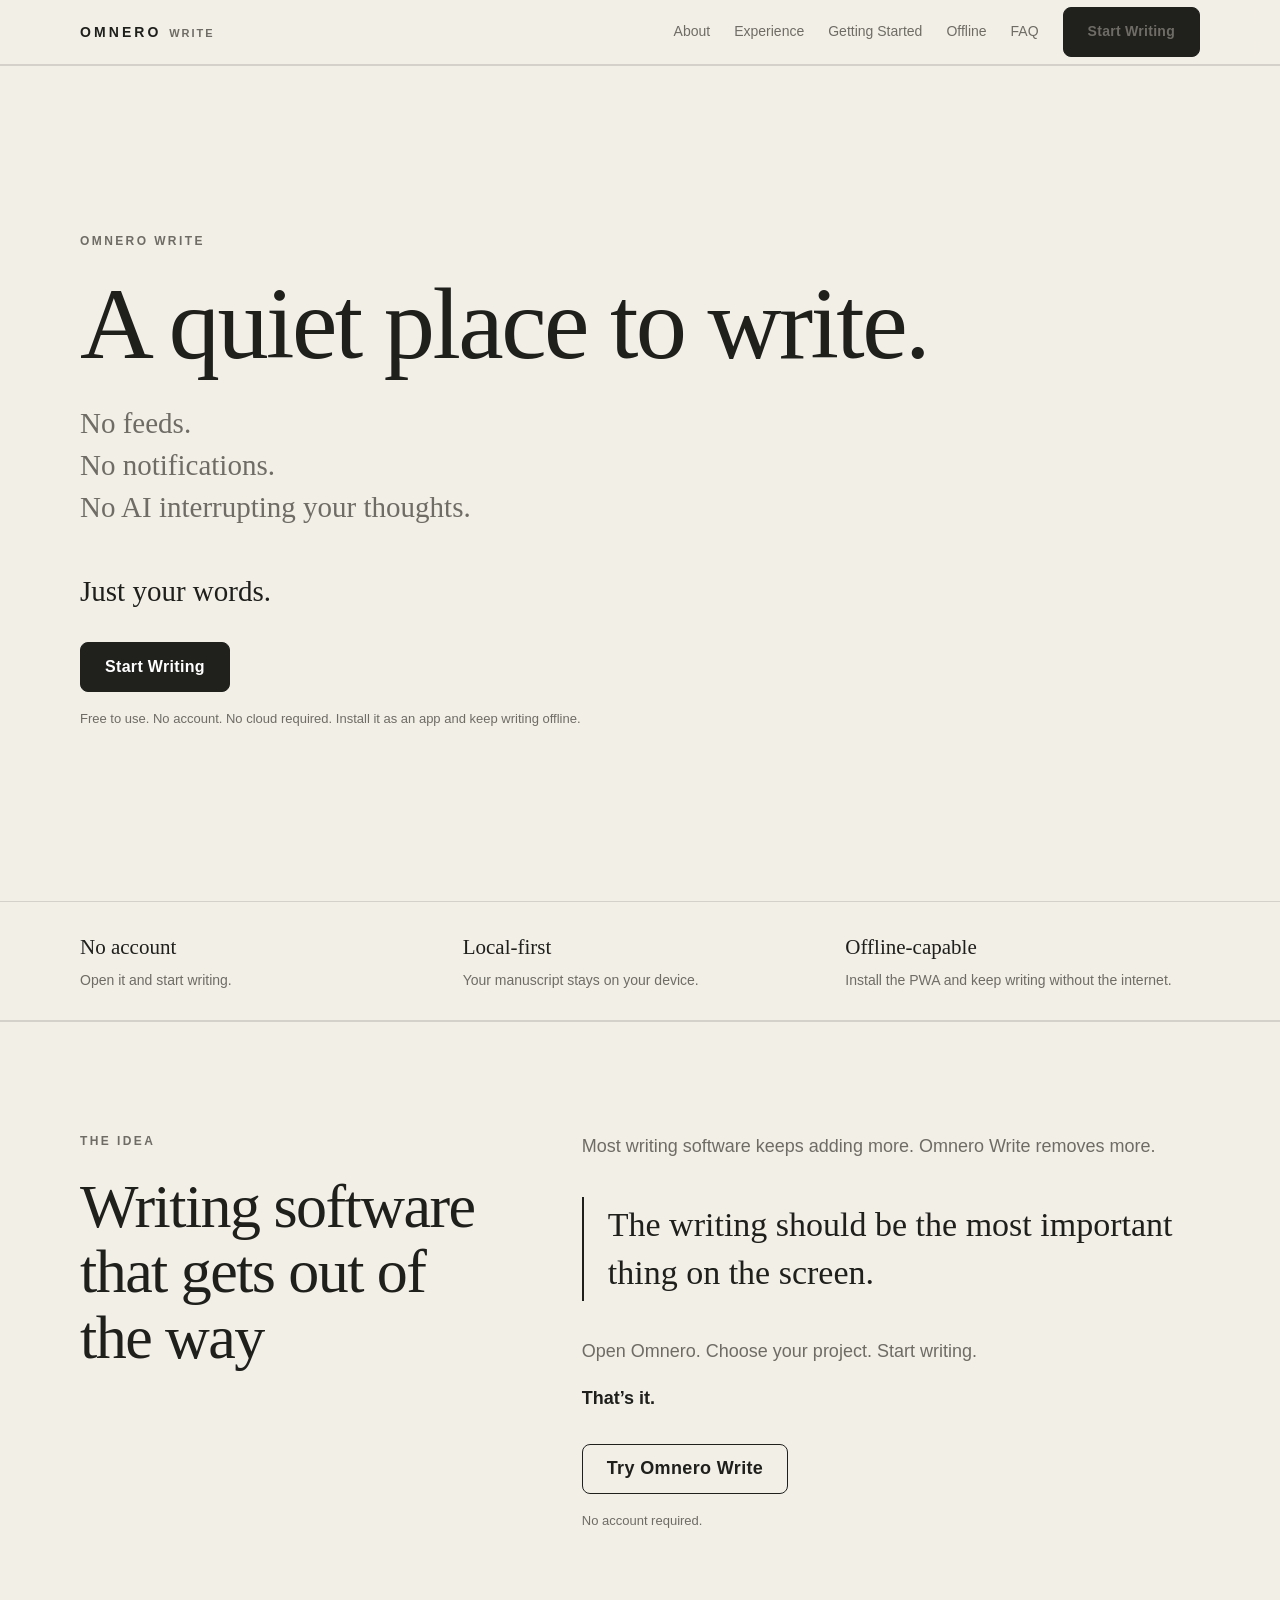
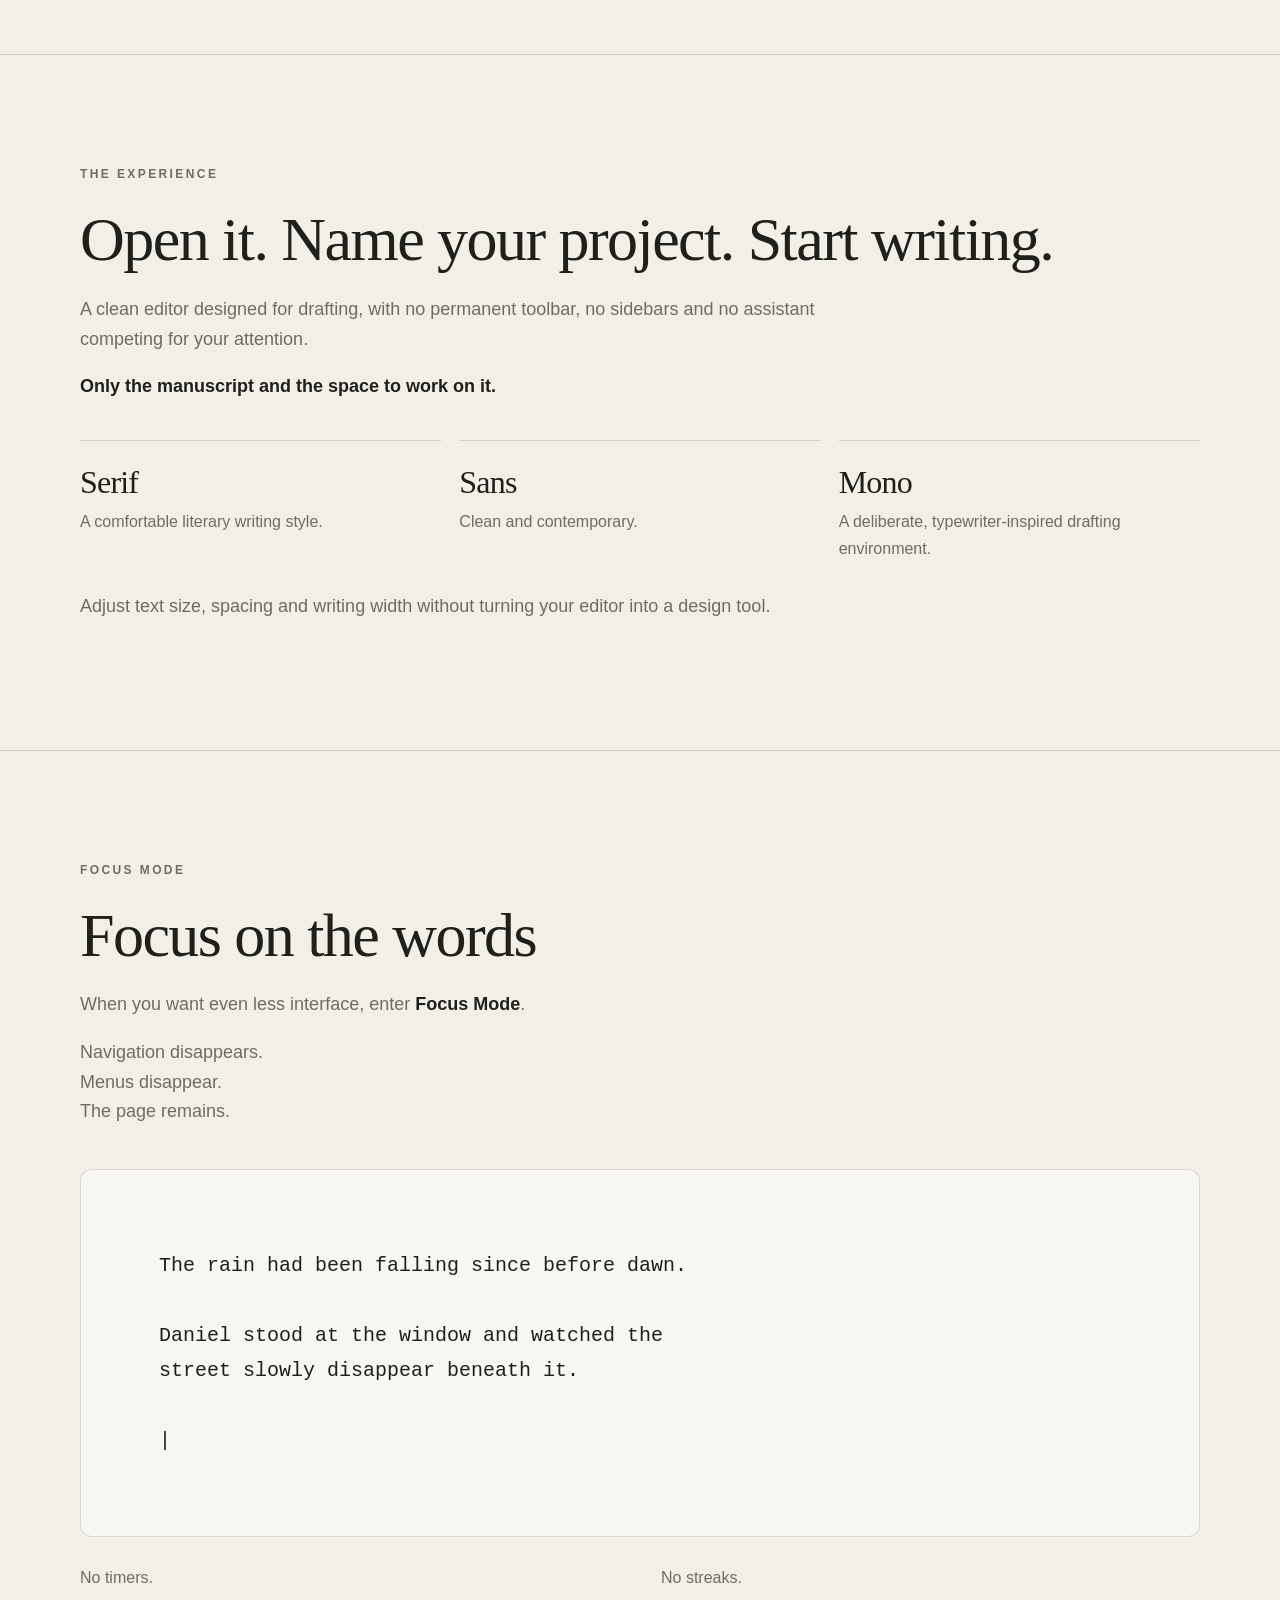
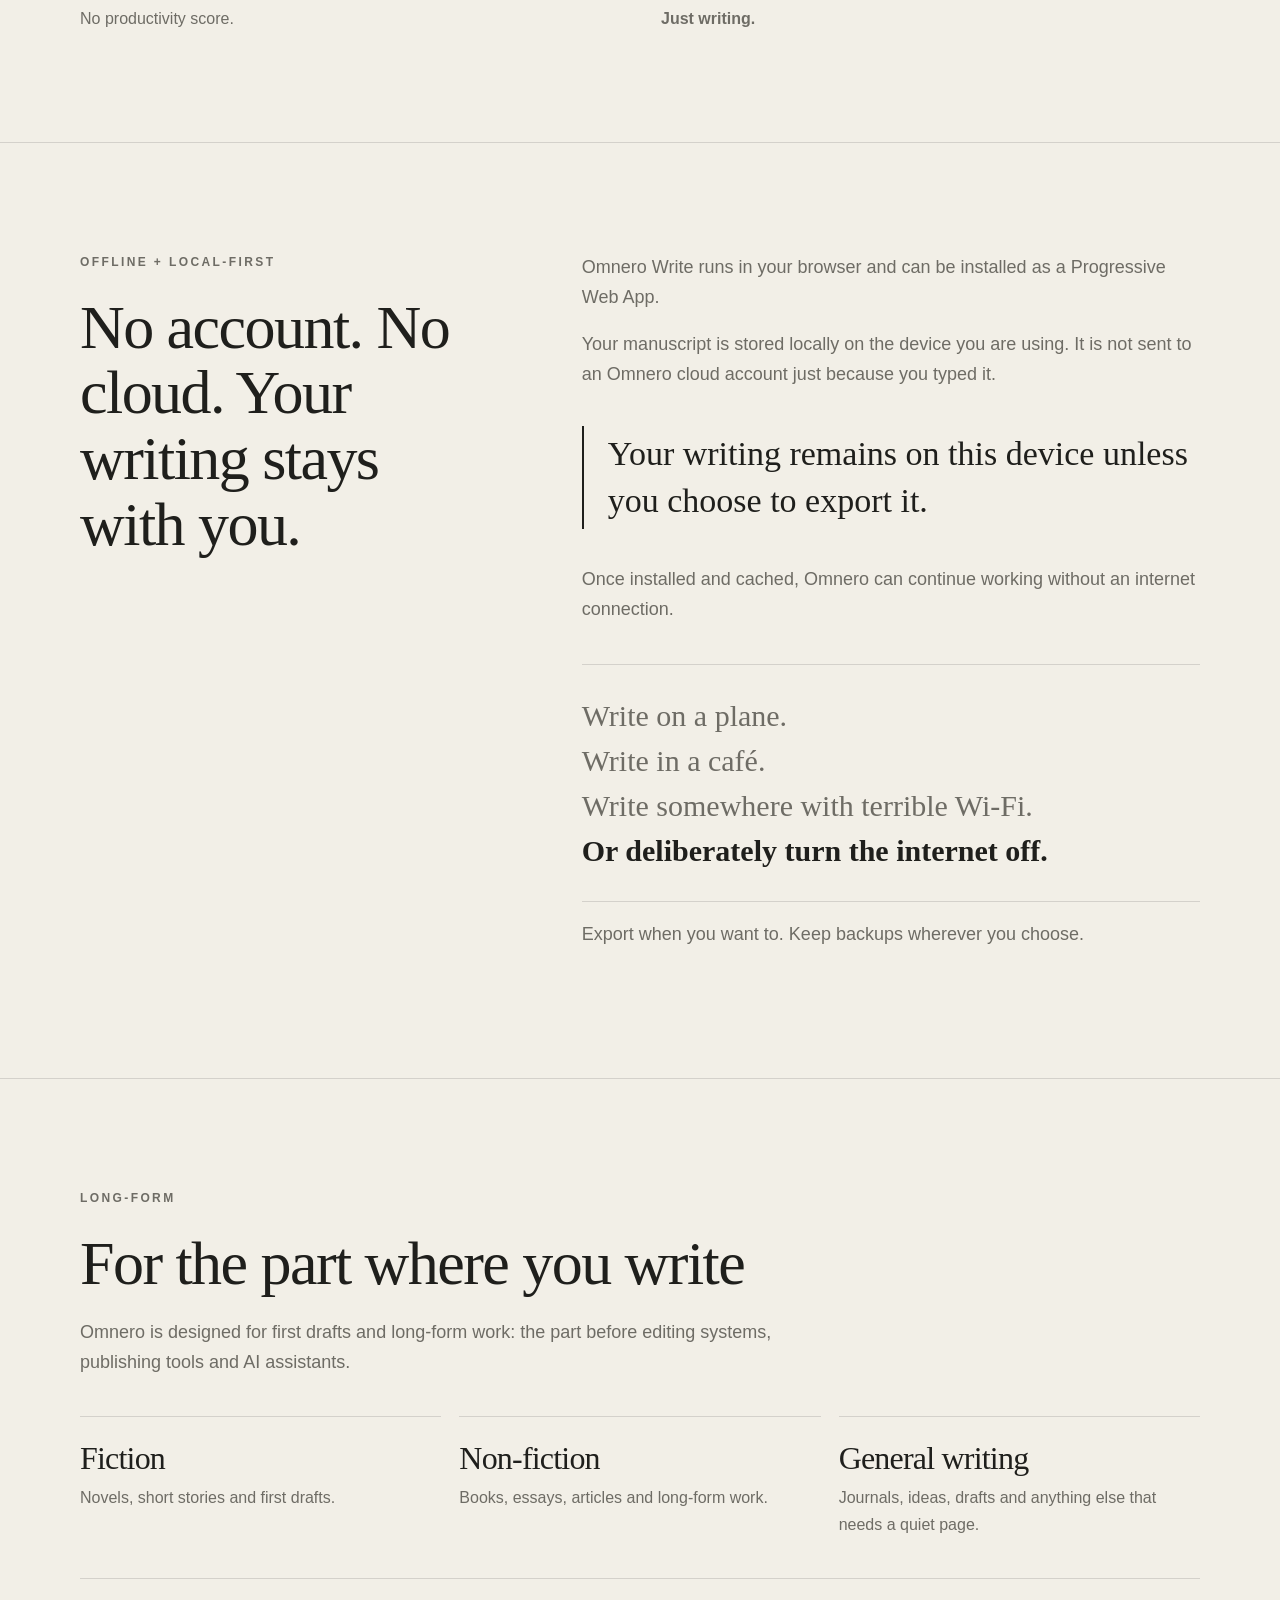
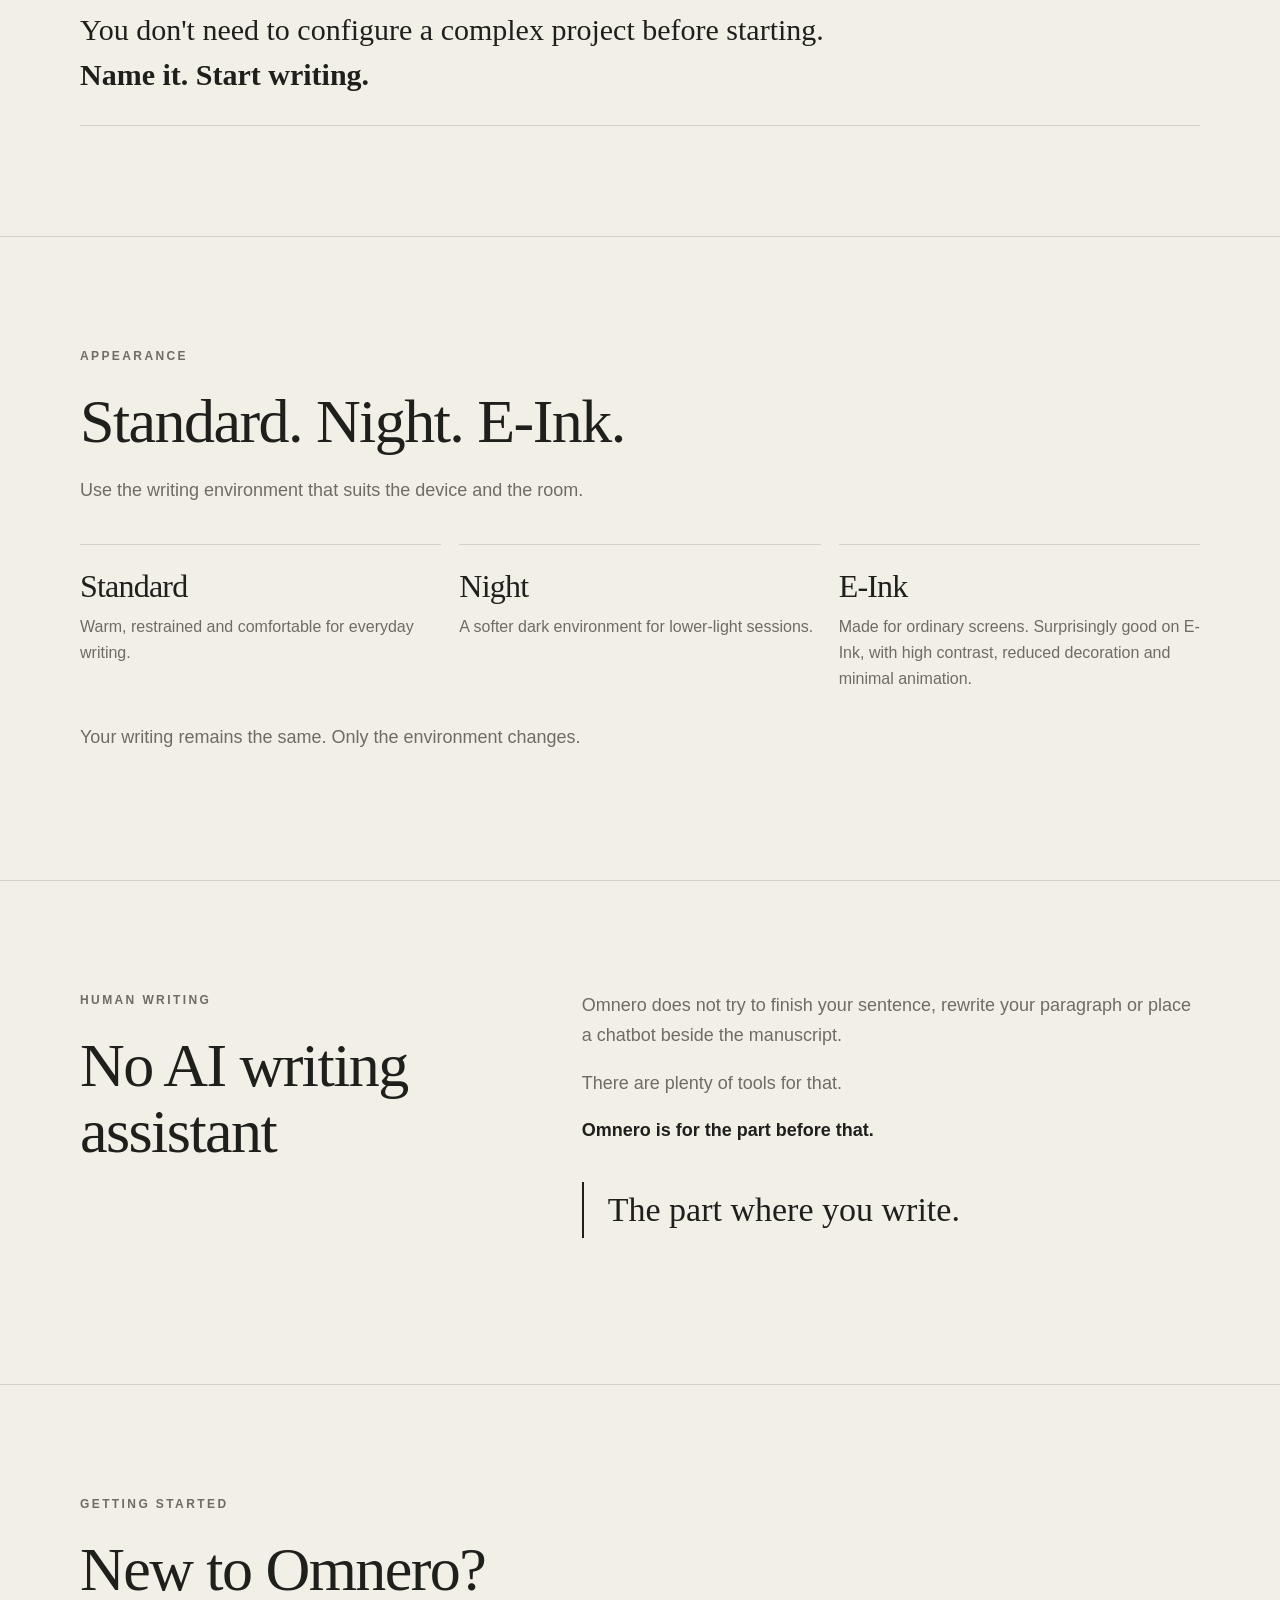
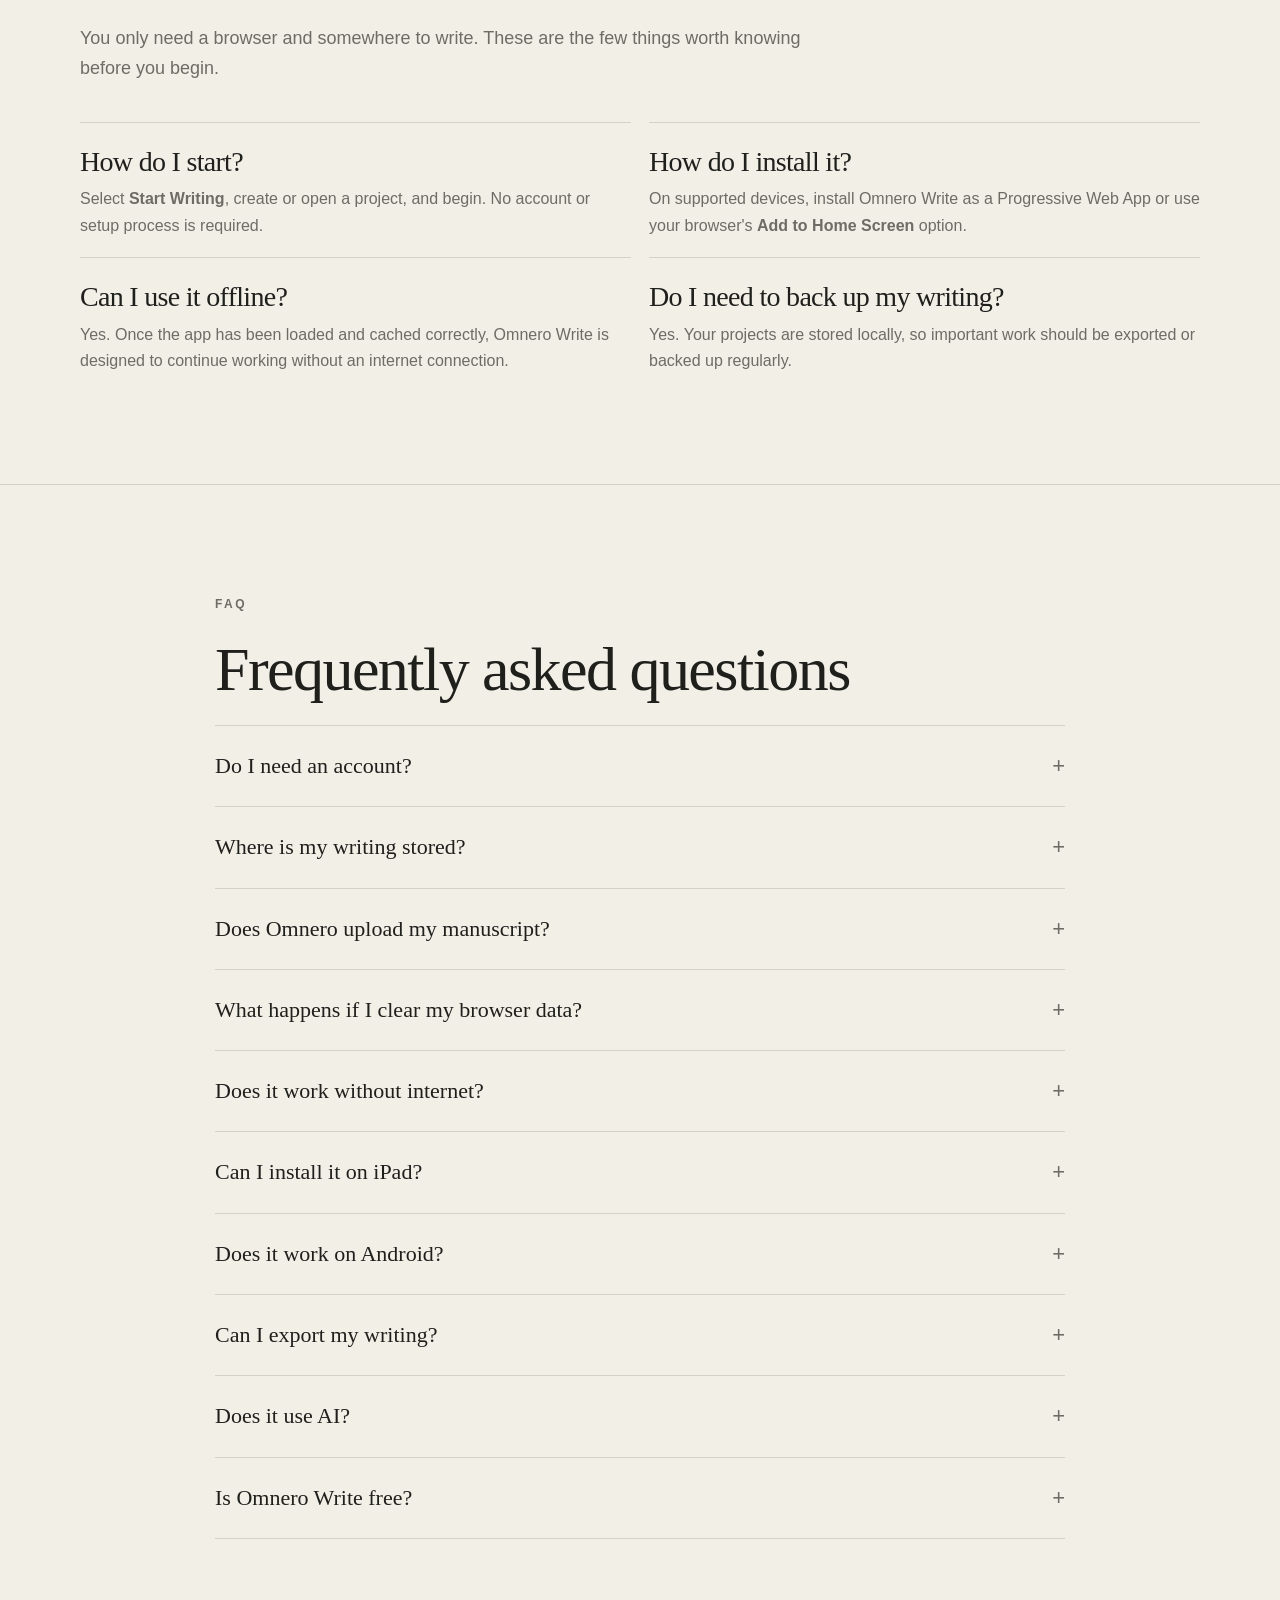
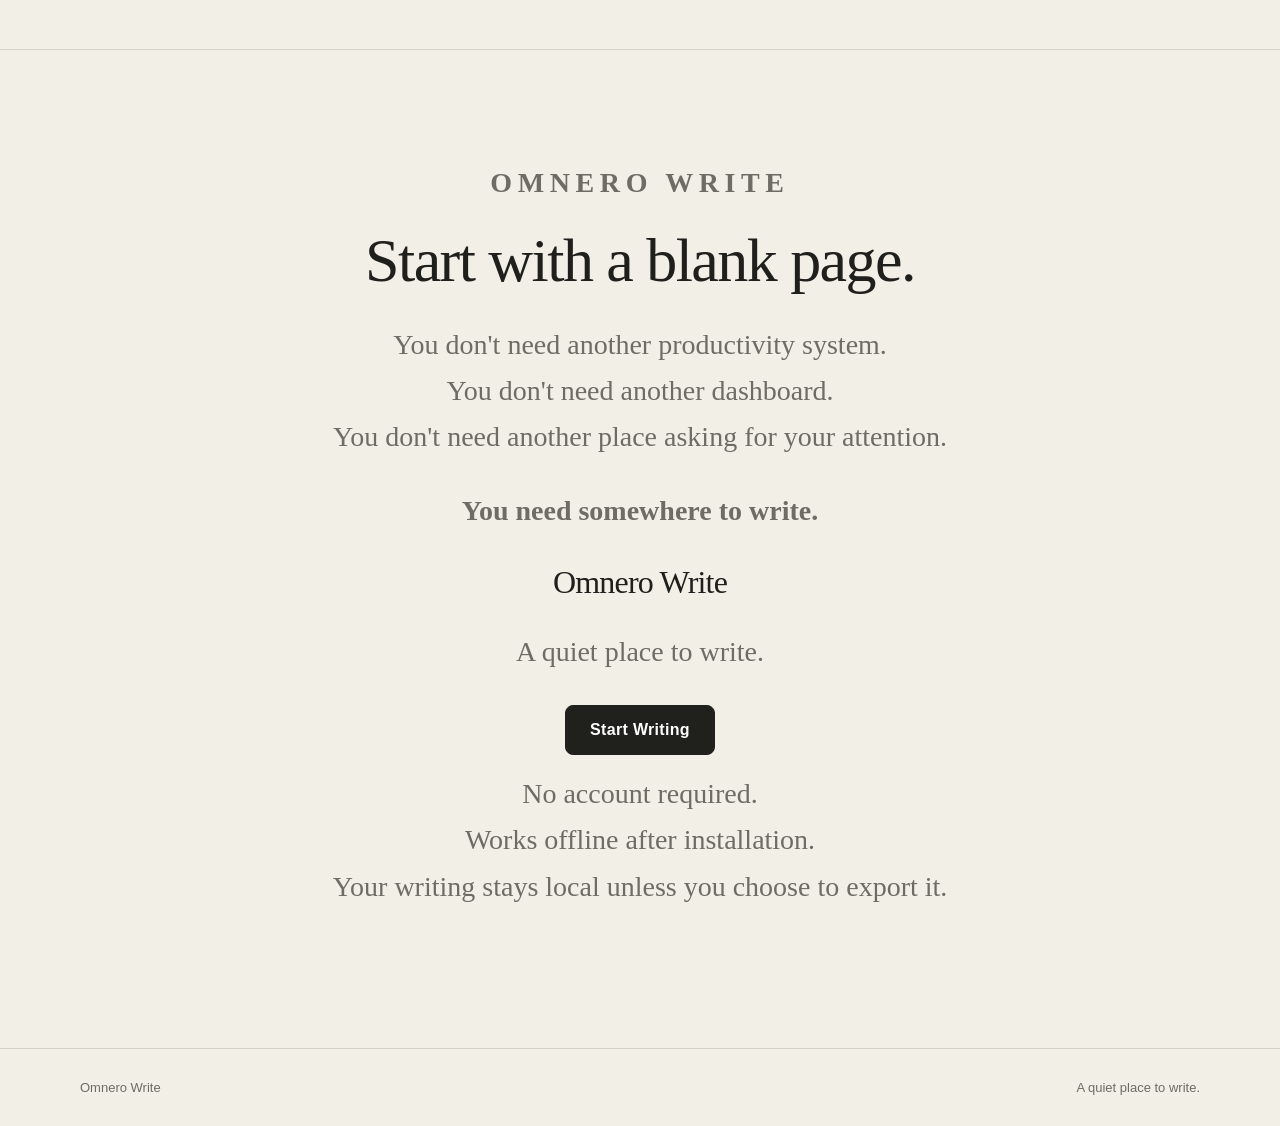
==== index.html @ 81503f8e "Add files via upload" ====
<!doctype html>
<html lang="en">
<head>
  <meta charset="utf-8">
  <meta name="viewport" content="width=device-width, initial-scale=1, viewport-fit=cover">
  <meta name="theme-color" content="#f2efe7">
  <meta name="description" content="Omnero Write — a quiet place to write. Local-first, offline-capable, distraction-free writing in your browser.">
  <link rel="canonical" href="https://omnerowrite.com/">
  <link rel="icon" href="./favicon.ico">
  <link rel="apple-touch-icon" href="./apple-touch-icon.png">
  <title>Omnero Write — A quiet place to write</title>

  <style>
    :root {
      --bg: #f2efe7;
      --surface: #f8f6f0;
      --text: #1f1f1c;
      --muted: #6e6c65;
      --faint: #9a978e;
      --line: rgba(31, 31, 28, 0.14);
      --dark: #20201d;
      --dark-hover: #11110f;
      --max: 1120px;
      --reading: 760px;
      --radius: 8px;
      --sans: Inter, ui-sans-serif, -apple-system, BlinkMacSystemFont, "Segoe UI", sans-serif;
      --serif: "Iowan Old Style", "Palatino Linotype", Palatino, Georgia, serif;
      --mono: ui-monospace, SFMono-Regular, Menlo, Consolas, "Liberation Mono", monospace;
    }

    * { box-sizing: border-box; }

    html {
      scroll-behavior: smooth;
      background: var(--bg);
    }

    body {
      margin: 0;
      color: var(--text);
      background: var(--bg);
      font-family: var(--sans);
      line-height: 1.65;
      -webkit-font-smoothing: antialiased;
      text-rendering: optimizeLegibility;
    }

    a { color: inherit; }

    .wrap {
      width: min(calc(100% - 40px), var(--max));
      margin: 0 auto;
    }

    .nav {
      position: sticky;
      top: 0;
      z-index: 20;
      background: color-mix(in srgb, var(--bg) 92%, transparent);
      backdrop-filter: blur(12px);
      -webkit-backdrop-filter: blur(12px);
      border-bottom: 1px solid var(--line);
    }

    .nav-inner {
      min-height: 64px;
      display: flex;
      align-items: center;
      justify-content: space-between;
      gap: 24px;
    }

    .brand {
      display: inline-flex;
      align-items: baseline;
      gap: .48em;
      text-transform: uppercase;
      text-decoration: none;
      white-space: nowrap;
      line-height: 1;
    }

    .brand-omnero {
      font-size: 14px;
      font-weight: 800;
      letter-spacing: .22em;
    }

    .brand-write {
      font-size: 11px;
      font-weight: 550;
      letter-spacing: .18em;
      color: var(--muted);
    }

    .nav-links {
      display: flex;
      align-items: center;
      gap: 24px;
      font-size: 14px;
    }

    .nav-links a {
      text-decoration: none;
      color: var(--muted);
    }

    .nav-links a:hover,
    .nav-links a:focus-visible {
      color: var(--text);
    }

    .button {
      display: inline-flex;
      min-height: 50px;
      align-items: center;
      justify-content: center;
      padding: 0 24px;
      border-radius: var(--radius);
      border: 1px solid var(--dark);
      background: var(--dark);
      color: #fff;
      text-decoration: none;
      font-weight: 650;
      letter-spacing: .02em;
      transition: background .15s ease, transform .15s ease;
    }

    .button:hover { background: var(--dark-hover); }
    .button:active { transform: translateY(1px); }
    .button:focus-visible {
      outline: 3px solid rgba(31,31,28,.25);
      outline-offset: 3px;
    }

    .button.secondary {
      background: transparent;
      color: var(--text);
    }

    .button.secondary:hover { background: rgba(31,31,28,.04); }

    .hero {
      min-height: calc(100vh - 64px);
      min-height: calc(100svh - 64px);
      display: grid;
      align-items: center;
      padding: 92px 0 84px;
    }

    .hero-content {
      width: min(900px, 100%);
    }

    .eyebrow {
      margin: 0 0 22px;
      color: var(--muted);
      font-size: 12px;
      font-weight: 650;
      letter-spacing: .2em;
      text-transform: uppercase;
    }

    h1, h2, h3 {
      font-family: var(--serif);
      font-weight: 500;
      letter-spacing: -.025em;
      margin-top: 0;
    }

    h1 {
      margin-bottom: 28px;
      max-width: 930px;
      font-size: clamp(54px, 8vw, 104px);
      line-height: .98;
    }

    h2 {
      margin-bottom: 22px;
      font-size: clamp(36px, 5vw, 62px);
      line-height: 1.06;
    }

    h3 {
      margin-bottom: 8px;
      font-size: clamp(24px, 2.6vw, 32px);
      line-height: 1.2;
    }

    .hero-copy {
      max-width: 650px;
      margin: 0 0 30px;
      color: var(--muted);
      font-family: var(--serif);
      font-size: clamp(21px, 2.4vw, 29px);
      line-height: 1.45;
    }

    .hero-copy strong {
      color: var(--text);
      font-weight: 500;
    }

    .cta-row {
      display: flex;
      flex-wrap: wrap;
      gap: 12px;
      margin-top: 30px;
    }

    .micro {
      margin-top: 16px;
      color: var(--muted);
      font-size: 13px;
    }

    section {
      padding: 110px 0;
      border-top: 1px solid var(--line);
    }

    .section-grid {
      display: grid;
      grid-template-columns: minmax(0, .8fr) minmax(0, 1.2fr);
      gap: clamp(48px, 7vw, 110px);
      align-items: start;
    }

    .section-copy {
      max-width: var(--reading);
      font-size: 18px;
      color: var(--muted);
    }

    .section-copy p:first-child { margin-top: 0; }
    .section-copy strong { color: var(--text); }

    blockquote {
      margin: 36px 0;
      padding: 4px 0 4px 24px;
      border-left: 2px solid var(--text);
      color: var(--text);
      font-family: var(--serif);
      font-size: clamp(23px, 2.8vw, 34px);
      line-height: 1.4;
    }


    .proof-strip {
      padding: 28px 0;
      border-top: 1px solid var(--line);
      border-bottom: 1px solid var(--line);
    }

    .proof-grid {
      display: grid;
      grid-template-columns: repeat(3, 1fr);
      gap: 28px;
    }

    .proof-grid div {
      display: grid;
      gap: 4px;
    }

    .proof-grid strong {
      font-family: var(--serif);
      font-size: 21px;
      font-weight: 500;
    }

    .proof-grid span {
      color: var(--muted);
      font-size: 14px;
    }

    .feature-grid {
      display: grid;
      grid-template-columns: repeat(3, 1fr);
      gap: 18px;
      margin-top: 38px;
    }

    .feature {
      border-top: 1px solid var(--line);
      padding: 22px 0 0;
    }

    .feature p {
      margin: 0;
      color: var(--muted);
    }

    .plain-list {
      padding-left: 1.15em;
      color: var(--muted);
    }

    .plain-list li { margin: 5px 0; }

    .editor-demo {
      margin: 42px 0 0;
      padding: clamp(40px, 7vw, 78px);
      background: var(--surface);
      border: 1px solid var(--line);
      border-radius: 12px;
    }

    .editor-demo pre {
      margin: 0;
      white-space: pre-wrap;
      font-family: var(--mono);
      font-size: clamp(16px, 1.8vw, 20px);
      line-height: 1.75;
      color: var(--text);
    }

    .principles {
      display: grid;
      grid-template-columns: repeat(2, 1fr);
      gap: 14px 42px;
      margin-top: 28px;
    }

    .principles p {
      margin: 0;
      color: var(--muted);
    }

    .callout {
      margin-top: 40px;
      padding: 28px 0;
      border-top: 1px solid var(--line);
      border-bottom: 1px solid var(--line);
      font-family: var(--serif);
      font-size: clamp(21px, 2.5vw, 30px);
      line-height: 1.5;
    }


    .returning-only a {
      color: var(--muted);
      text-underline-offset: 3px;
    }

    .onboarding-grid {
      display: grid;
      grid-template-columns: repeat(2, 1fr);
      gap: 18px;
      margin-top: 38px;
    }

    .onboarding-card {
      border-top: 1px solid var(--line);
      padding-top: 22px;
    }

    .onboarding-card h3 {
      font-size: clamp(22px, 2.2vw, 28px);
    }

    .onboarding-card p {
      margin: 0;
      color: var(--muted);
    }

    .faq {
      max-width: 850px;
      margin: 0 auto;
    }

    .faq details {
      border-top: 1px solid var(--line);
      padding: 0;
    }

    .faq details:last-child { border-bottom: 1px solid var(--line); }

    .faq summary {
      cursor: pointer;
      list-style: none;
      padding: 22px 0;
      font-family: var(--serif);
      font-size: 22px;
    }

    .faq summary::-webkit-details-marker { display: none; }

    .faq summary::after {
      content: "+";
      float: right;
      font-family: var(--sans);
      color: var(--muted);
    }

    .faq details[open] summary::after { content: "−"; }

    .faq details div {
      padding: 0 0 24px;
      color: var(--muted);
      max-width: 700px;
    }

    .final {
      min-height: 80vh;
      min-height: 80svh;
      display: grid;
      align-items: center;
      text-align: center;
    }

    .final-inner {
      max-width: 850px;
      margin: 0 auto;
    }

    .final p {
      font-family: var(--serif);
      font-size: clamp(20px, 2.5vw, 28px);
      color: var(--muted);
    }

    .final .cta-row { justify-content: center; }

    footer {
      border-top: 1px solid var(--line);
      padding: 28px 0 calc(28px + env(safe-area-inset-bottom));
      color: var(--muted);
      font-size: 13px;
    }

    .footer-inner {
      display: flex;
      justify-content: space-between;
      gap: 24px;
      flex-wrap: wrap;
    }

    @media (max-width: 820px) {
      .nav-links a:not(.button) { display: none; }

      .hero {
        min-height: auto;
        padding: 88px 0 78px;
      }

      section { padding: 78px 0; }

      .section-grid {
        grid-template-columns: 1fr;
        gap: 28px;
      }

      .feature-grid { grid-template-columns: 1fr; }

      .onboarding-grid { grid-template-columns: 1fr; }

      .proof-grid { grid-template-columns: 1fr; gap: 18px; }

      .principles { grid-template-columns: 1fr; }

      .editor-demo { padding: 32px 24px; }
    }

    @media (max-width: 520px) {
      .wrap { width: min(calc(100% - 32px), var(--max)); }

      .nav-inner { min-height: 58px; }

      .nav .button {
        min-height: 42px;
        padding: 0 16px;
        font-size: 13px;
      }

      .hero { padding-top: 70px; }

      .cta-row .button {
        width: 100%;
      }

      blockquote {
        padding-left: 18px;
      }
    }

    @media (prefers-reduced-motion: reduce) {
      html { scroll-behavior: auto; }
      *, *::before, *::after {
        transition-duration: .001ms !important;
        animation-duration: .001ms !important;
      }
    }

    @media print {
      .nav, .cta-row, footer { display: none; }
      body { background: #fff; color: #000; }
      section { break-inside: avoid; }
    }
  </style>
</head>

<body>
  <header class="nav">
    <div class="wrap nav-inner">
      <a class="brand" href="#top"><span class="brand-omnero">Omnero</span><span class="brand-write">Write</span></a>
      <nav class="nav-links" aria-label="Primary">
        <a href="#about">About</a>
        <a href="#experience">Experience</a>
        <a href="#getting-started">Getting Started</a>
        <a href="#offline">Offline</a>
        <a href="#faq">FAQ</a>
        <a class="button" href="/app/">Start Writing</a>
      </nav>
    </div>
  </header>

  <main id="top">
    <section class="hero" aria-labelledby="hero-title">
      <div class="wrap">
        <div class="hero-content">
          <p class="eyebrow" id="hero-eyebrow">Omnero Write</p>
          <h1 id="hero-title">A quiet place to write.</h1>

          <p class="hero-copy" id="hero-copy">
            No feeds.<br>
            No notifications.<br>
            No AI interrupting your thoughts.<br><br>
            <strong>Just your words.</strong>
          </p>

          <div class="cta-row">
            <a class="button" id="hero-writing-cta" href="/app/">Start Writing</a>
          </div>

          <p class="micro" id="hero-micro">Free to use. No account. No cloud required. Install it as an app and keep writing offline.</p>
          <p class="micro returning-only" id="returning-learn-more" hidden><a href="#about">Learn more about Omnero Write →</a></p>
        </div>
      </div>
    </section>

    <section class="proof-strip" aria-label="Omnero Write essentials">
      <div class="wrap">
        <div class="proof-grid">
          <div><strong>No account</strong><span>Open it and start writing.</span></div>
          <div><strong>Local-first</strong><span>Your manuscript stays on your device.</span></div>
          <div><strong>Offline-capable</strong><span>Install the PWA and keep writing without the internet.</span></div>
        </div>
      </div>
    </section>

    <section id="about">
      <div class="wrap section-grid">
        <div>
          <p class="eyebrow">The idea</p>
          <h2>Writing software that gets out of the way</h2>
        </div>
        <div class="section-copy">
          <p>Most writing software keeps adding more. Omnero Write removes more.</p>
          <blockquote>The writing should be the most important thing on the screen.</blockquote>
          <p>Open Omnero. Choose your project. Start writing.</p>
          <p><strong>That’s it.</strong></p>
          <div class="cta-row">
            <a class="button secondary" href="/app/">Try Omnero Write</a>
          </div>
          <p class="micro">No account required.</p>
        </div>
      </div>
    </section>

    <section id="experience">
      <div class="wrap">
        <p class="eyebrow">The experience</p>
        <h2>Open it. Name your project. Start writing.</h2>
        <div class="section-copy">
          <p>A clean editor designed for drafting, with no permanent toolbar, no sidebars and no assistant competing for your attention.</p>
          <p><strong>Only the manuscript and the space to work on it.</strong></p>
        </div>

        <div class="feature-grid" aria-label="Writing styles">
          <article class="feature">
            <h3>Serif</h3>
            <p>A comfortable literary writing style.</p>
          </article>
          <article class="feature">
            <h3>Sans</h3>
            <p>Clean and contemporary.</p>
          </article>
          <article class="feature">
            <h3>Mono</h3>
            <p>A deliberate, typewriter-inspired drafting environment.</p>
          </article>
        </div>

        <div class="section-copy" style="margin-top: 30px;">
          <p>Adjust text size, spacing and writing width without turning your editor into a design tool.</p>
        </div>
      </div>
    </section>

    <section>
      <div class="wrap">
        <p class="eyebrow">Focus Mode</p>
        <h2>Focus on the words</h2>
        <div class="section-copy">
          <p>When you want even less interface, enter <strong>Focus Mode</strong>.</p>
          <p>Navigation disappears.<br>Menus disappear.<br>The page remains.</p>
        </div>

        <div class="editor-demo" aria-label="Example writing view">
<pre>The rain had been falling since before dawn.

Daniel stood at the window and watched the
street slowly disappear beneath it.

|</pre>
        </div>

        <div class="principles">
          <p>No timers.</p>
          <p>No streaks.</p>
          <p>No productivity score.</p>
          <p><strong>Just writing.</strong></p>
        </div>
      </div>
    </section>

        <section id="offline">
      <div class="wrap section-grid">
        <div>
          <p class="eyebrow">Offline + local-first</p>
          <h2>No account. No cloud. Your writing stays with you.</h2>
        </div>
        <div class="section-copy">
          <p>Omnero Write runs in your browser and can be installed as a Progressive Web App.</p>
          <p>Your manuscript is stored locally on the device you are using. It is not sent to an Omnero cloud account just because you typed it.</p>
          <blockquote>Your writing remains on this device unless you choose to export it.</blockquote>
          <p>Once installed and cached, Omnero can continue working without an internet connection.</p>
          <div class="callout">Write on a plane.<br>Write in a café.<br>Write somewhere with terrible Wi-Fi.<br><strong>Or deliberately turn the internet off.</strong></div>
          <p>Export when you want to. Keep backups wherever you choose.</p>
        </div>
      </div>
    </section>

        <section>
      <div class="wrap">
        <p class="eyebrow">Long-form</p>
        <h2>For the part where you write</h2>
        <div class="section-copy">
          <p>Omnero is designed for first drafts and long-form work: the part before editing systems, publishing tools and AI assistants.</p>
        </div>

        <div class="feature-grid">
          <article class="feature">
            <h3>Fiction</h3>
            <p>Novels, short stories and first drafts.</p>
          </article>
          <article class="feature">
            <h3>Non-fiction</h3>
            <p>Books, essays, articles and long-form work.</p>
          </article>
          <article class="feature">
            <h3>General writing</h3>
            <p>Journals, ideas, drafts and anything else that needs a quiet page.</p>
          </article>
        </div>

        <div class="callout">You don't need to configure a complex project before starting.<br><strong>Name it. Start writing.</strong></div>
      </div>
    </section>

    <section>
      <div class="wrap">
        <p class="eyebrow">Appearance</p>
        <h2>Standard. Night. E-Ink.</h2>
        <div class="section-copy">
          <p>Use the writing environment that suits the device and the room.</p>
        </div>

        <div class="feature-grid">
          <article class="feature">
            <h3>Standard</h3>
            <p>Warm, restrained and comfortable for everyday writing.</p>
          </article>
          <article class="feature">
            <h3>Night</h3>
            <p>A softer dark environment for lower-light sessions.</p>
          </article>
          <article class="feature">
            <h3>E-Ink</h3>
            <p>Made for ordinary screens. Surprisingly good on E-Ink, with high contrast, reduced decoration and minimal animation.</p>
          </article>
        </div>

        <div class="section-copy" style="margin-top: 30px;">
          <p>Your writing remains the same. Only the environment changes.</p>
        </div>
      </div>
    </section>

    <section>
      <div class="wrap section-grid">
        <div>
          <p class="eyebrow">Human writing</p>
          <h2>No AI writing assistant</h2>
        </div>

        <div class="section-copy">
          <p>Omnero does not try to finish your sentence, rewrite your paragraph or place a chatbot beside the manuscript.</p>
          <p>There are plenty of tools for that.</p>
          <p><strong>Omnero is for the part before that.</strong></p>

          <blockquote>The part where you write.</blockquote>
        </div>
      </div>
    </section>

    <section id="getting-started">
      <div class="wrap">
        <p class="eyebrow">Getting started</p>
        <h2>New to Omnero?</h2>

        <div class="section-copy">
          <p>You only need a browser and somewhere to write. These are the few things worth knowing before you begin.</p>
        </div>

        <div class="onboarding-grid">
          <article class="onboarding-card">
            <h3>How do I start?</h3>
            <p>Select <strong>Start Writing</strong>, create or open a project, and begin. No account or setup process is required.</p>
          </article>

          <article class="onboarding-card">
            <h3>How do I install it?</h3>
            <p>On supported devices, install Omnero Write as a Progressive Web App or use your browser's <strong>Add to Home Screen</strong> option.</p>
          </article>

          <article class="onboarding-card">
            <h3>Can I use it offline?</h3>
            <p>Yes. Once the app has been loaded and cached correctly, Omnero Write is designed to continue working without an internet connection.</p>
          </article>

          <article class="onboarding-card">
            <h3>Do I need to back up my writing?</h3>
            <p>Yes. Your projects are stored locally, so important work should be exported or backed up regularly.</p>
          </article>
        </div>
      </div>
    </section>

    <section id="faq">
      <div class="wrap faq">
        <p class="eyebrow">FAQ</p>
        <h2>Frequently asked questions</h2>

        <details>
          <summary>Do I need an account?</summary>
          <div>No. Omnero Write can be used without creating an account.</div>
        </details>

        <details>
          <summary>Where is my writing stored?</summary>
          <div>In the current version, projects are stored locally on your device using browser storage.</div>
        </details>

        <details>
          <summary>Does Omnero upload my manuscript?</summary>
          <div>The current local-first version is designed so manuscript content does not need to be sent to Omnero servers during normal writing.</div>
        </details>

        <details>
          <summary>What happens if I clear my browser data?</summary>
          <div>Local projects may be removed. Important manuscripts should therefore be backed up using Omnero's export/backup tools.</div>
        </details>

        <details>
          <summary>Does it work without internet?</summary>
          <div>Once the PWA has been loaded and cached correctly, the application is designed to continue working offline.</div>
        </details>

        <details>
          <summary>Can I install it on iPad?</summary>
          <div>Yes. Open Omnero Write in Safari and use <strong>Add to Home Screen</strong>. It can then launch in its own standalone window.</div>
        </details>

        <details>
          <summary>Does it work on Android?</summary>
          <div>Yes, through a compatible browser and as an installable PWA where supported.</div>
        </details>

        <details>
          <summary>Can I export my writing?</summary>
          <div>Yes. Omnero supports simple writing exports and project backups.</div>
        </details>

        <details>
          <summary>Does it use AI?</summary>
          <div>Not for the core writing experience. Omnero's purpose is to give you somewhere to write without another assistant competing for your attention.</div>
        </details>

        <details>
          <summary>Is Omnero Write free?</summary>
          <div>
            Yes. Omnero Write is free to use, with no account or payment required. If you find it useful and would like to support hosting costs and continued development, you can make an optional contribution. There is no obligation.
            <div class="cta-row" style="margin-top: 18px;">
              <a class="button secondary" href="/support/">Support Omnero</a>
            </div>
          </div>
        </details>
      </div>
    </section>

    <section class="final">
      <div class="wrap final-inner">
        <p class="eyebrow">Omnero Write</p>
        <h2>Start with a blank page.</h2>
        <p>
          You don't need another productivity system.<br>
          You don't need another dashboard.<br>
          You don't need another place asking for your attention.
        </p>
        <p><strong>You need somewhere to write.</strong></p>

        <h3>Omnero Write</h3>
        <p>A quiet place to write.</p>

        <div class="cta-row">
          <a class="button" href="/app/">Start Writing</a>
        </div>

        <p class="micro">
          No account required.<br>
          Works offline after installation.<br>
          Your writing stays local unless you choose to export it.
        </p>
      </div>
    </section>
  </main>

  <footer>
    <div class="wrap footer-inner">
      <span>Omnero Write</span>
      <span>A quiet place to write.</span>
    </div>
  </footer>

  <script>
    (() => {
      const RETURNING_KEY = "omnero_has_written";
      const APP_URL = "/app/";

      const markReturning = () => {
        try {
          localStorage.setItem(RETURNING_KEY, "true");
          localStorage.setItem("omnero_last_opened", new Date().toISOString());
        } catch (_) {
          // Omnero still works if browser storage is unavailable.
        }
      };

      document.querySelectorAll(`a[href="${APP_URL}"]`).forEach((link) => {
        link.addEventListener("click", markReturning);
      });

      let isReturning = false;
      try {
        isReturning = localStorage.getItem(RETURNING_KEY) === "true";
      } catch (_) {}

      if (!isReturning) return;

      const title = document.getElementById("hero-title");
      const copy = document.getElementById("hero-copy");
      const cta = document.getElementById("hero-writing-cta");
      const micro = document.getElementById("hero-micro");
      const learnMore = document.getElementById("returning-learn-more");

      if (title) title.textContent = "Welcome back.";
      if (copy) {
        copy.innerHTML = "Your writing space is ready.<br><br><strong>Continue where you left off.</strong>";
      }
      if (cta) cta.textContent = "Continue Writing";
      if (micro) micro.textContent = "Your writing stays local on this device.";
      if (learnMore) learnMore.hidden = false;
    })();
  </script>

</body>
</html>
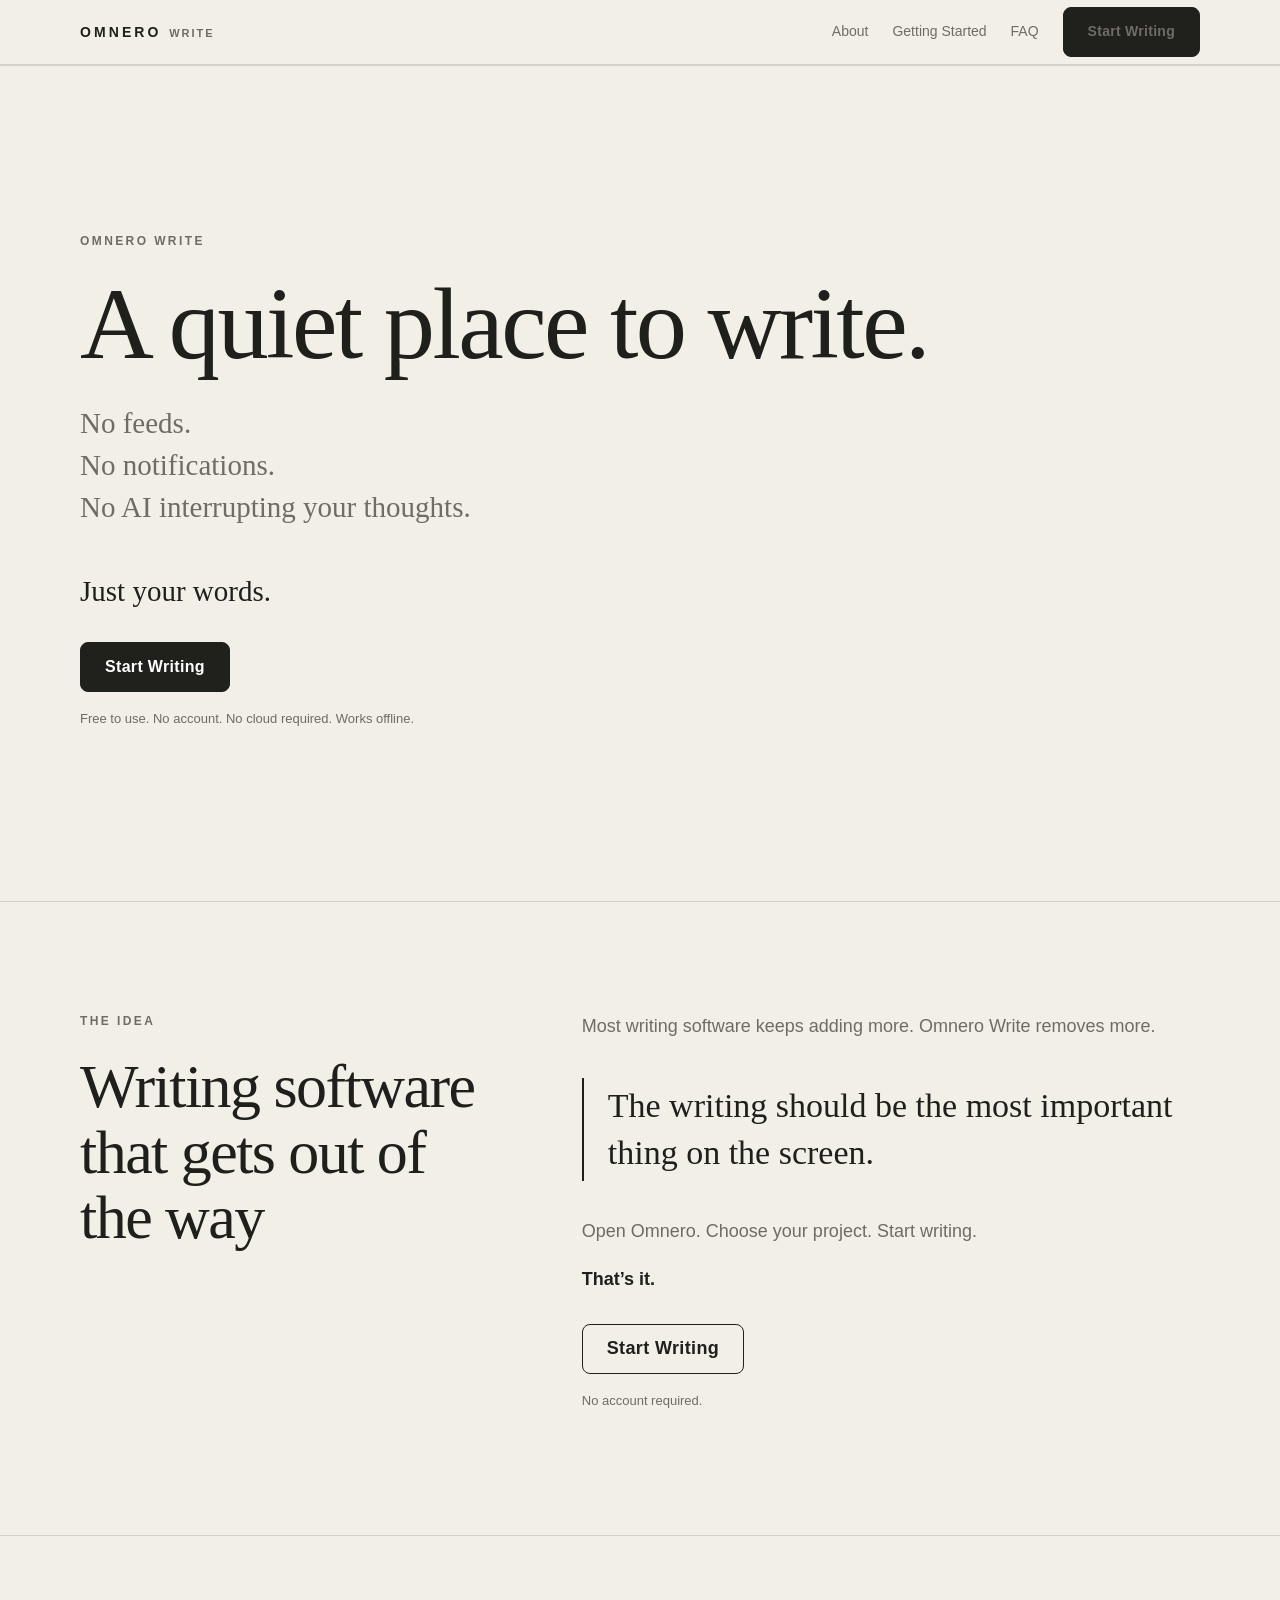
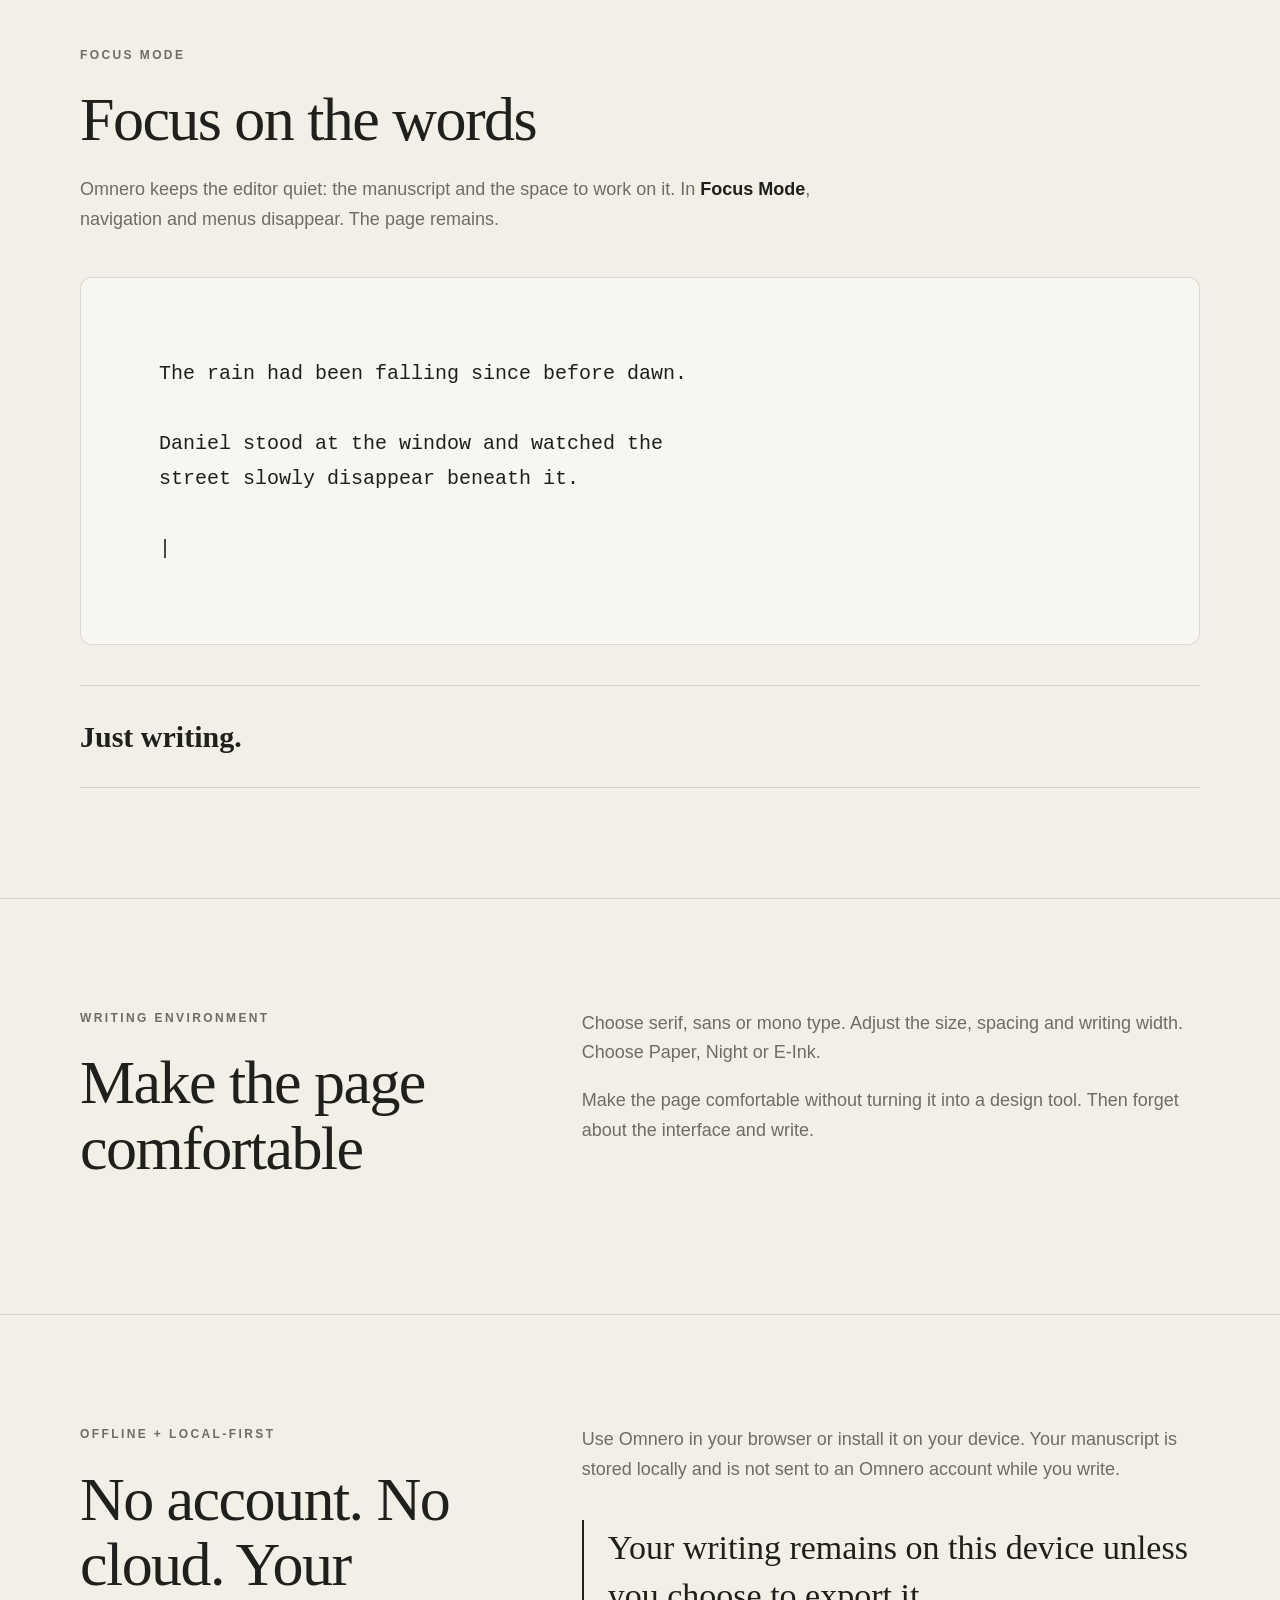
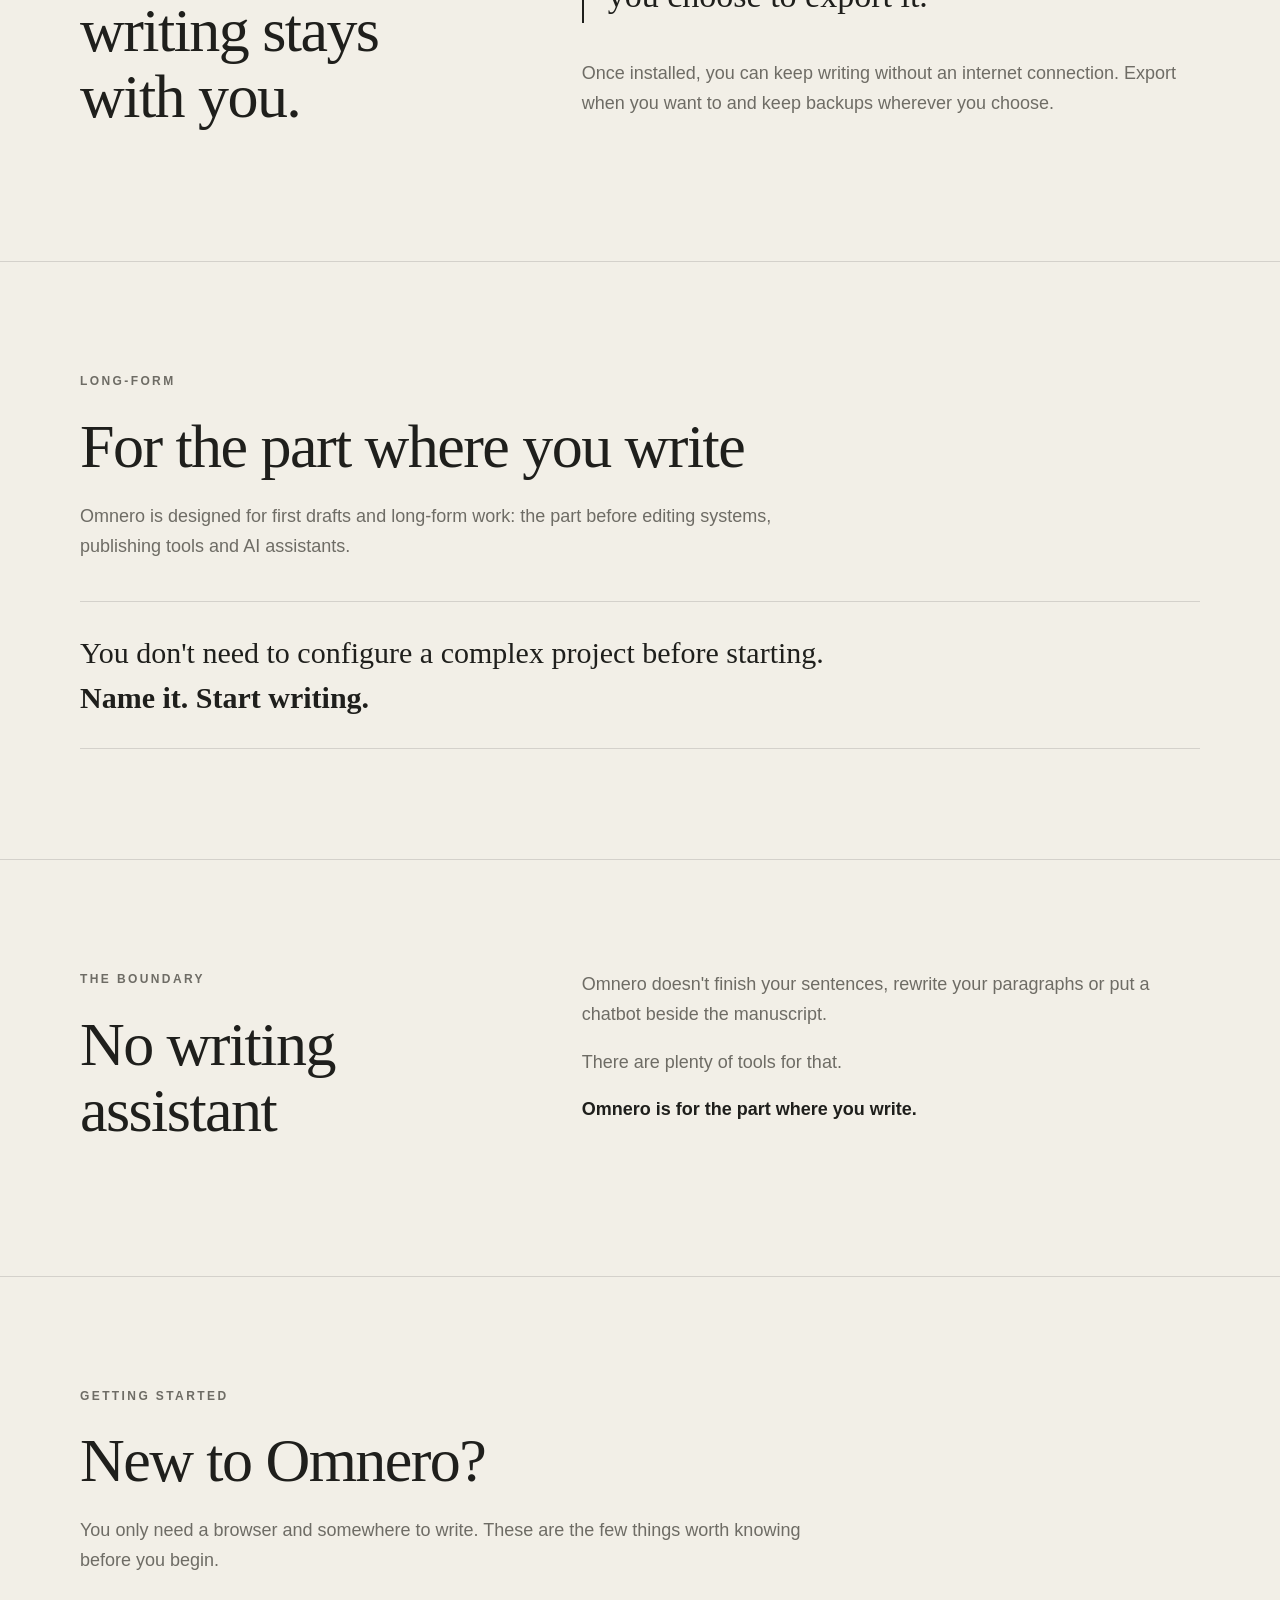
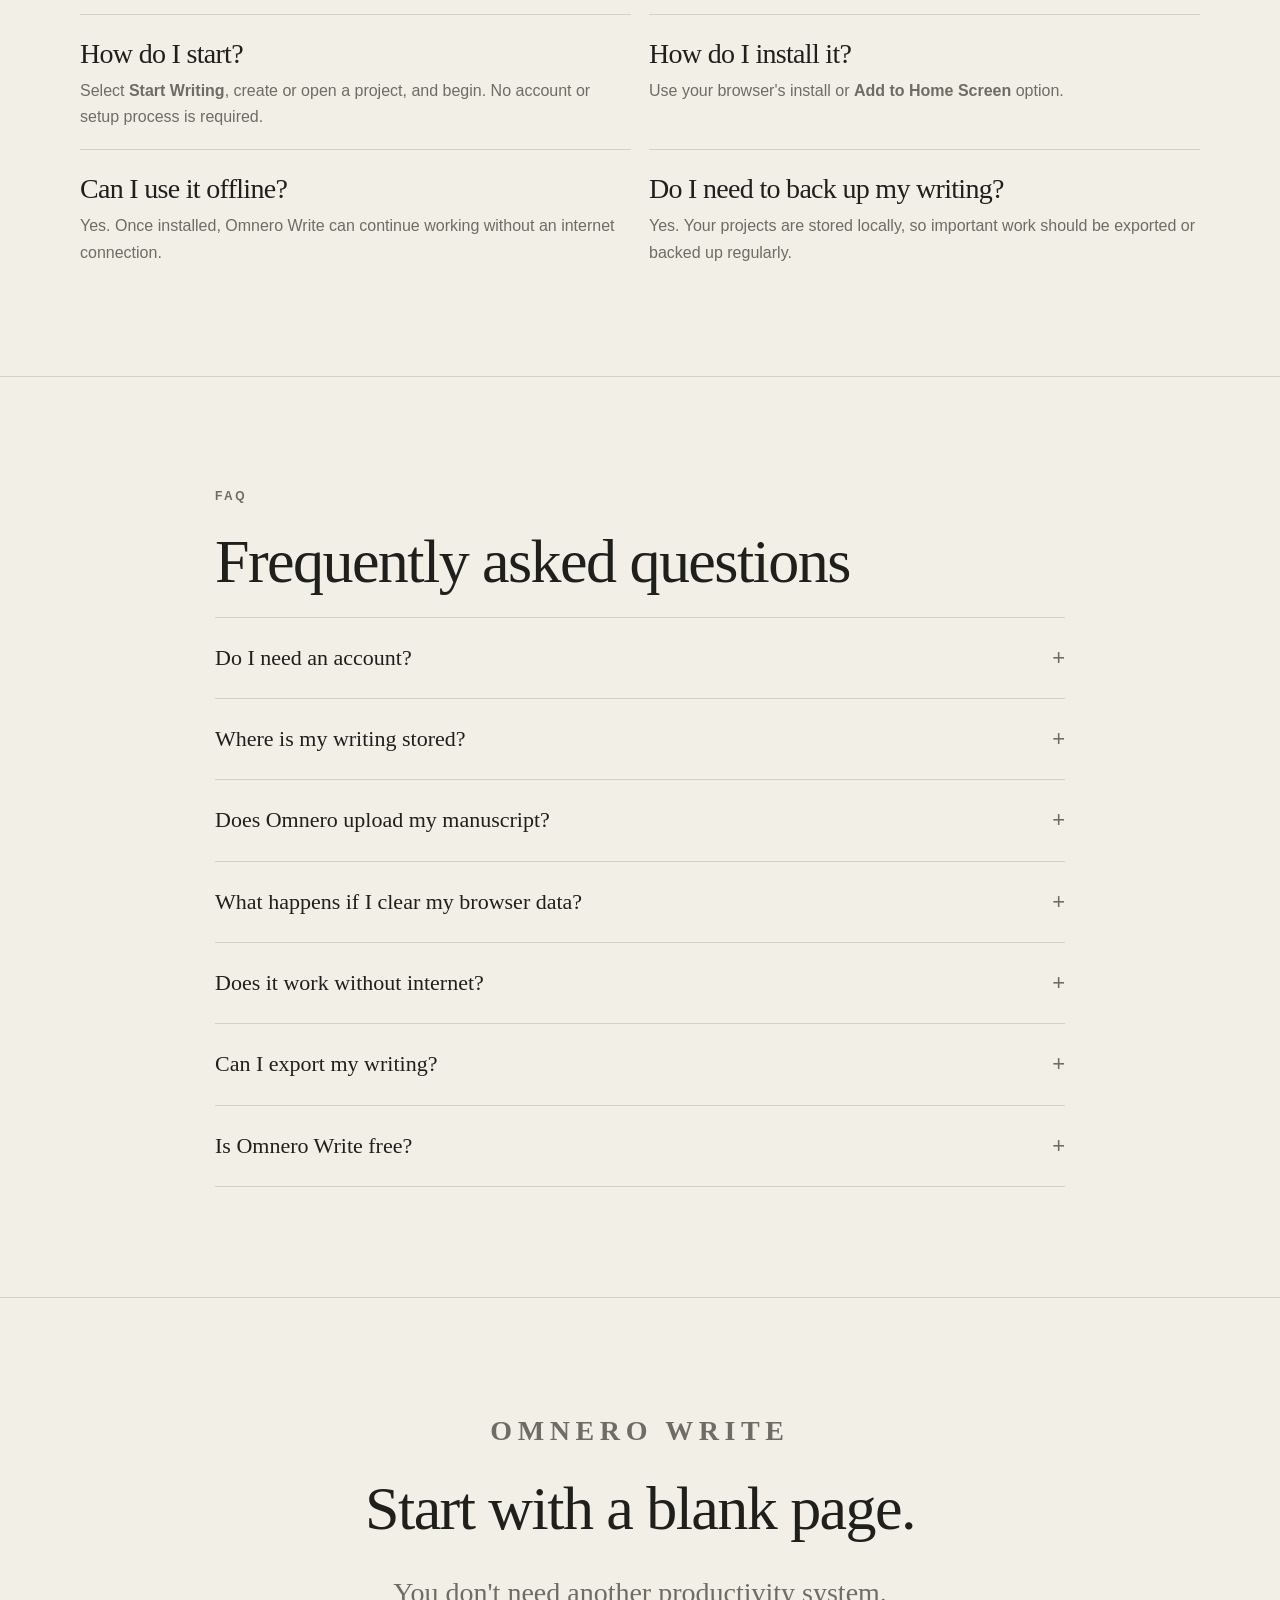
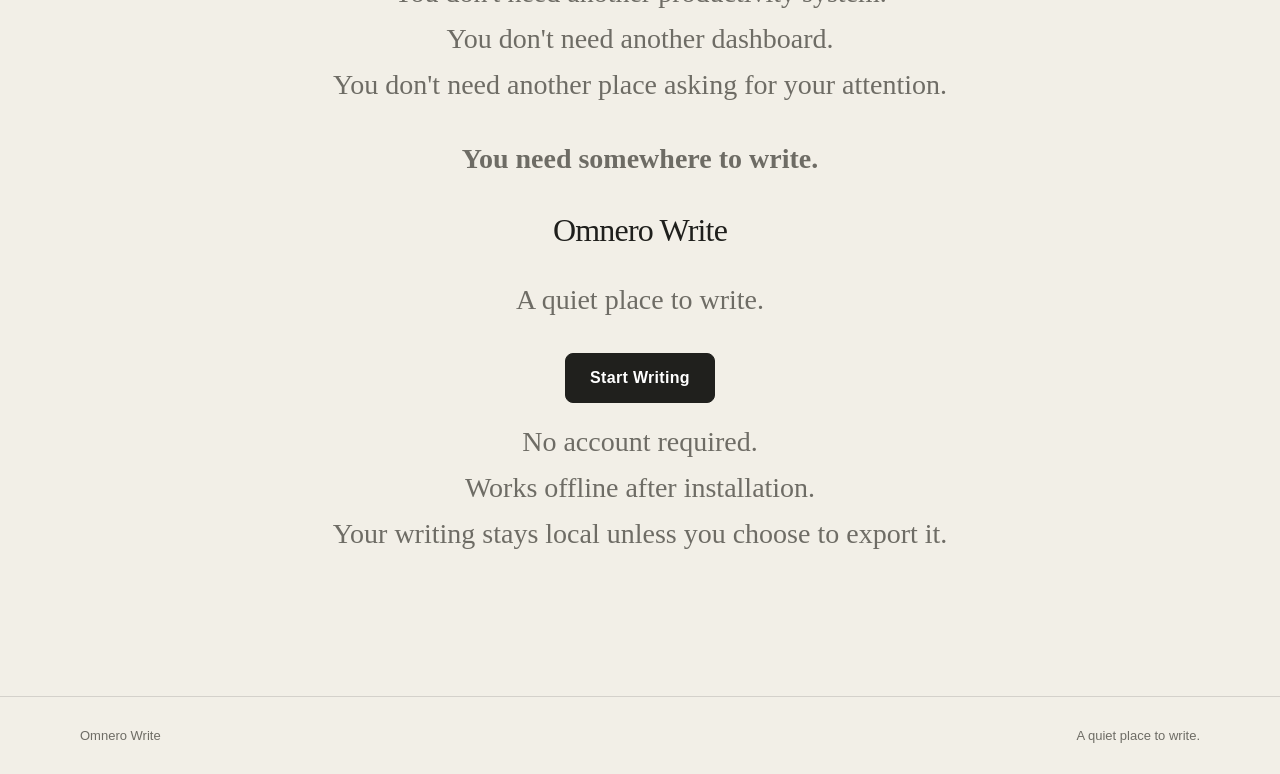
==== commit 2c550dad: "Add files via upload" ====
--- a/index.html
+++ b/index.html
@@ -246,51 +246,6 @@
     }
 
 
-    .proof-strip {
-      padding: 28px 0;
-      border-top: 1px solid var(--line);
-      border-bottom: 1px solid var(--line);
-    }
-
-    .proof-grid {
-      display: grid;
-      grid-template-columns: repeat(3, 1fr);
-      gap: 28px;
-    }
-
-    .proof-grid div {
-      display: grid;
-      gap: 4px;
-    }
-
-    .proof-grid strong {
-      font-family: var(--serif);
-      font-size: 21px;
-      font-weight: 500;
-    }
-
-    .proof-grid span {
-      color: var(--muted);
-      font-size: 14px;
-    }
-
-    .feature-grid {
-      display: grid;
-      grid-template-columns: repeat(3, 1fr);
-      gap: 18px;
-      margin-top: 38px;
-    }
-
-    .feature {
-      border-top: 1px solid var(--line);
-      padding: 22px 0 0;
-    }
-
-    .feature p {
-      margin: 0;
-      color: var(--muted);
-    }
-
     .plain-list {
       padding-left: 1.15em;
       color: var(--muted);
@@ -313,18 +268,6 @@
       font-size: clamp(16px, 1.8vw, 20px);
       line-height: 1.75;
       color: var(--text);
-    }
-
-    .principles {
-      display: grid;
-      grid-template-columns: repeat(2, 1fr);
-      gap: 14px 42px;
-      margin-top: 28px;
-    }
-
-    .principles p {
-      margin: 0;
-      color: var(--muted);
     }
 
     .callout {
@@ -451,13 +394,7 @@
         gap: 28px;
       }
 
-      .feature-grid { grid-template-columns: 1fr; }
-
       .onboarding-grid { grid-template-columns: 1fr; }
-
-      .proof-grid { grid-template-columns: 1fr; gap: 18px; }
-
-      .principles { grid-template-columns: 1fr; }
 
       .editor-demo { padding: 32px 24px; }
     }
@@ -506,11 +443,9 @@
       <a class="brand" href="#top"><span class="brand-omnero">Omnero</span><span class="brand-write">Write</span></a>
       <nav class="nav-links" aria-label="Primary">
         <a href="#about">About</a>
-        <a href="#experience">Experience</a>
         <a href="#getting-started">Getting Started</a>
-        <a href="#offline">Offline</a>
         <a href="#faq">FAQ</a>
-        <a class="button" href="/app/">Start Writing</a>
+        <a class="button" href="app/">Start Writing</a>
       </nav>
     </div>
   </header>
@@ -530,21 +465,11 @@
           </p>
 
           <div class="cta-row">
-            <a class="button" id="hero-writing-cta" href="/app/">Start Writing</a>
+            <a class="button" id="hero-writing-cta" href="app/">Start Writing</a>
           </div>
 
-          <p class="micro" id="hero-micro">Free to use. No account. No cloud required. Install it as an app and keep writing offline.</p>
+          <p class="micro" id="hero-micro">Free to use. No account. No cloud required. Works offline.</p>
           <p class="micro returning-only" id="returning-learn-more" hidden><a href="#about">Learn more about Omnero Write →</a></p>
-        </div>
-      </div>
-    </section>
-
-    <section class="proof-strip" aria-label="Omnero Write essentials">
-      <div class="wrap">
-        <div class="proof-grid">
-          <div><strong>No account</strong><span>Open it and start writing.</span></div>
-          <div><strong>Local-first</strong><span>Your manuscript stays on your device.</span></div>
-          <div><strong>Offline-capable</strong><span>Install the PWA and keep writing without the internet.</span></div>
         </div>
       </div>
     </section>
@@ -561,39 +486,9 @@
           <p>Open Omnero. Choose your project. Start writing.</p>
           <p><strong>That’s it.</strong></p>
           <div class="cta-row">
-            <a class="button secondary" href="/app/">Try Omnero Write</a>
+            <a class="button secondary" href="app/">Start Writing</a>
           </div>
           <p class="micro">No account required.</p>
-        </div>
-      </div>
-    </section>
-
-    <section id="experience">
-      <div class="wrap">
-        <p class="eyebrow">The experience</p>
-        <h2>Open it. Name your project. Start writing.</h2>
-        <div class="section-copy">
-          <p>A clean editor designed for drafting, with no permanent toolbar, no sidebars and no assistant competing for your attention.</p>
-          <p><strong>Only the manuscript and the space to work on it.</strong></p>
-        </div>
-
-        <div class="feature-grid" aria-label="Writing styles">
-          <article class="feature">
-            <h3>Serif</h3>
-            <p>A comfortable literary writing style.</p>
-          </article>
-          <article class="feature">
-            <h3>Sans</h3>
-            <p>Clean and contemporary.</p>
-          </article>
-          <article class="feature">
-            <h3>Mono</h3>
-            <p>A deliberate, typewriter-inspired drafting environment.</p>
-          </article>
-        </div>
-
-        <div class="section-copy" style="margin-top: 30px;">
-          <p>Adjust text size, spacing and writing width without turning your editor into a design tool.</p>
         </div>
       </div>
     </section>
@@ -603,8 +498,7 @@
         <p class="eyebrow">Focus Mode</p>
         <h2>Focus on the words</h2>
         <div class="section-copy">
-          <p>When you want even less interface, enter <strong>Focus Mode</strong>.</p>
-          <p>Navigation disappears.<br>Menus disappear.<br>The page remains.</p>
+          <p>Omnero keeps the editor quiet: the manuscript and the space to work on it. In <strong>Focus Mode</strong>, navigation and menus disappear. The page remains.</p>
         </div>
 
         <div class="editor-demo" aria-label="Example writing view">
@@ -616,33 +510,38 @@
 |</pre>
         </div>
 
-        <div class="principles">
-          <p>No timers.</p>
-          <p>No streaks.</p>
-          <p>No productivity score.</p>
-          <p><strong>Just writing.</strong></p>
-        </div>
-      </div>
-    </section>
-
-        <section id="offline">
+        <div class="callout"><strong>Just writing.</strong></div>
+      </div>
+    </section>
+
+    <section>
+      <div class="wrap section-grid">
+        <div>
+          <p class="eyebrow">Writing environment</p>
+          <h2>Make the page comfortable</h2>
+        </div>
+        <div class="section-copy">
+          <p>Choose serif, sans or mono type. Adjust the size, spacing and writing width. Choose Paper, Night or E-Ink.</p>
+          <p>Make the page comfortable without turning it into a design tool. Then forget about the interface and write.</p>
+        </div>
+      </div>
+    </section>
+
+    <section id="offline">
       <div class="wrap section-grid">
         <div>
           <p class="eyebrow">Offline + local-first</p>
           <h2>No account. No cloud. Your writing stays with you.</h2>
         </div>
         <div class="section-copy">
-          <p>Omnero Write runs in your browser and can be installed as a Progressive Web App.</p>
-          <p>Your manuscript is stored locally on the device you are using. It is not sent to an Omnero cloud account just because you typed it.</p>
+          <p>Use Omnero in your browser or install it on your device. Your manuscript is stored locally and is not sent to an Omnero account while you write.</p>
           <blockquote>Your writing remains on this device unless you choose to export it.</blockquote>
-          <p>Once installed and cached, Omnero can continue working without an internet connection.</p>
-          <div class="callout">Write on a plane.<br>Write in a café.<br>Write somewhere with terrible Wi-Fi.<br><strong>Or deliberately turn the internet off.</strong></div>
-          <p>Export when you want to. Keep backups wherever you choose.</p>
-        </div>
-      </div>
-    </section>
-
-        <section>
+          <p>Once installed, you can keep writing without an internet connection. Export when you want to and keep backups wherever you choose.</p>
+        </div>
+      </div>
+    </section>
+
+    <section>
       <div class="wrap">
         <p class="eyebrow">Long-form</p>
         <h2>For the part where you write</h2>
@@ -650,67 +549,21 @@
           <p>Omnero is designed for first drafts and long-form work: the part before editing systems, publishing tools and AI assistants.</p>
         </div>
 
-        <div class="feature-grid">
-          <article class="feature">
-            <h3>Fiction</h3>
-            <p>Novels, short stories and first drafts.</p>
-          </article>
-          <article class="feature">
-            <h3>Non-fiction</h3>
-            <p>Books, essays, articles and long-form work.</p>
-          </article>
-          <article class="feature">
-            <h3>General writing</h3>
-            <p>Journals, ideas, drafts and anything else that needs a quiet page.</p>
-          </article>
-        </div>
-
         <div class="callout">You don't need to configure a complex project before starting.<br><strong>Name it. Start writing.</strong></div>
-      </div>
-    </section>
-
-    <section>
-      <div class="wrap">
-        <p class="eyebrow">Appearance</p>
-        <h2>Standard. Night. E-Ink.</h2>
-        <div class="section-copy">
-          <p>Use the writing environment that suits the device and the room.</p>
-        </div>
-
-        <div class="feature-grid">
-          <article class="feature">
-            <h3>Standard</h3>
-            <p>Warm, restrained and comfortable for everyday writing.</p>
-          </article>
-          <article class="feature">
-            <h3>Night</h3>
-            <p>A softer dark environment for lower-light sessions.</p>
-          </article>
-          <article class="feature">
-            <h3>E-Ink</h3>
-            <p>Made for ordinary screens. Surprisingly good on E-Ink, with high contrast, reduced decoration and minimal animation.</p>
-          </article>
-        </div>
-
-        <div class="section-copy" style="margin-top: 30px;">
-          <p>Your writing remains the same. Only the environment changes.</p>
-        </div>
       </div>
     </section>
 
     <section>
       <div class="wrap section-grid">
         <div>
-          <p class="eyebrow">Human writing</p>
-          <h2>No AI writing assistant</h2>
+          <p class="eyebrow">The boundary</p>
+          <h2>No writing assistant</h2>
         </div>
 
         <div class="section-copy">
-          <p>Omnero does not try to finish your sentence, rewrite your paragraph or place a chatbot beside the manuscript.</p>
+          <p>Omnero doesn't finish your sentences, rewrite your paragraphs or put a chatbot beside the manuscript.</p>
           <p>There are plenty of tools for that.</p>
-          <p><strong>Omnero is for the part before that.</strong></p>
-
-          <blockquote>The part where you write.</blockquote>
+          <p><strong>Omnero is for the part where you write.</strong></p>
         </div>
       </div>
     </section>
@@ -732,12 +585,12 @@
 
           <article class="onboarding-card">
             <h3>How do I install it?</h3>
-            <p>On supported devices, install Omnero Write as a Progressive Web App or use your browser's <strong>Add to Home Screen</strong> option.</p>
+            <p>Use your browser's install or <strong>Add to Home Screen</strong> option.</p>
           </article>
 
           <article class="onboarding-card">
             <h3>Can I use it offline?</h3>
-            <p>Yes. Once the app has been loaded and cached correctly, Omnero Write is designed to continue working without an internet connection.</p>
+            <p>Yes. Once installed, Omnero Write can continue working without an internet connection.</p>
           </article>
 
           <article class="onboarding-card">
@@ -775,27 +628,12 @@
 
         <details>
           <summary>Does it work without internet?</summary>
-          <div>Once the PWA has been loaded and cached correctly, the application is designed to continue working offline.</div>
-        </details>
-
-        <details>
-          <summary>Can I install it on iPad?</summary>
-          <div>Yes. Open Omnero Write in Safari and use <strong>Add to Home Screen</strong>. It can then launch in its own standalone window.</div>
-        </details>
-
-        <details>
-          <summary>Does it work on Android?</summary>
-          <div>Yes, through a compatible browser and as an installable PWA where supported.</div>
+          <div>Yes. Install Omnero on your device and you can continue writing offline.</div>
         </details>
 
         <details>
           <summary>Can I export my writing?</summary>
           <div>Yes. Omnero supports simple writing exports and project backups.</div>
-        </details>
-
-        <details>
-          <summary>Does it use AI?</summary>
-          <div>Not for the core writing experience. Omnero's purpose is to give you somewhere to write without another assistant competing for your attention.</div>
         </details>
 
         <details>
@@ -803,7 +641,7 @@
           <div>
             Yes. Omnero Write is free to use, with no account or payment required. If you find it useful and would like to support hosting costs and continued development, you can make an optional contribution. There is no obligation.
             <div class="cta-row" style="margin-top: 18px;">
-              <a class="button secondary" href="/support/">Support Omnero</a>
+              <a class="button secondary" href="support/">Support Omnero</a>
             </div>
           </div>
         </details>
@@ -825,7 +663,7 @@
         <p>A quiet place to write.</p>
 
         <div class="cta-row">
-          <a class="button" href="/app/">Start Writing</a>
+          <a class="button" href="app/">Start Writing</a>
         </div>
 
         <p class="micro">
@@ -846,8 +684,9 @@
 
   <script>
     (() => {
-      const RETURNING_KEY = "omnero_has_written";
-      const APP_URL = "/app/";
+      const RETURNING_KEY = "omnero_has_opened_app";
+      const LEGACY_RETURNING_KEY = "omnero_has_written";
+      const APP_URL = "app/";
 
       const markReturning = () => {
         try {
@@ -864,7 +703,11 @@
 
       let isReturning = false;
       try {
-        isReturning = localStorage.getItem(RETURNING_KEY) === "true";
+        isReturning = localStorage.getItem(RETURNING_KEY) === "true" || localStorage.getItem(LEGACY_RETURNING_KEY) === "true";
+        if (isReturning) {
+          localStorage.setItem(RETURNING_KEY, "true");
+          localStorage.removeItem(LEGACY_RETURNING_KEY);
+        }
       } catch (_) {}
 
       if (!isReturning) return;
@@ -880,6 +723,9 @@
         copy.innerHTML = "Your writing space is ready.<br><br><strong>Continue where you left off.</strong>";
       }
       if (cta) cta.textContent = "Continue Writing";
+      document.querySelectorAll(`a[href="${APP_URL}"]`).forEach((link) => {
+        link.textContent = "Continue Writing";
+      });
       if (micro) micro.textContent = "Your writing stays local on this device.";
       if (learnMore) learnMore.hidden = false;
     })();
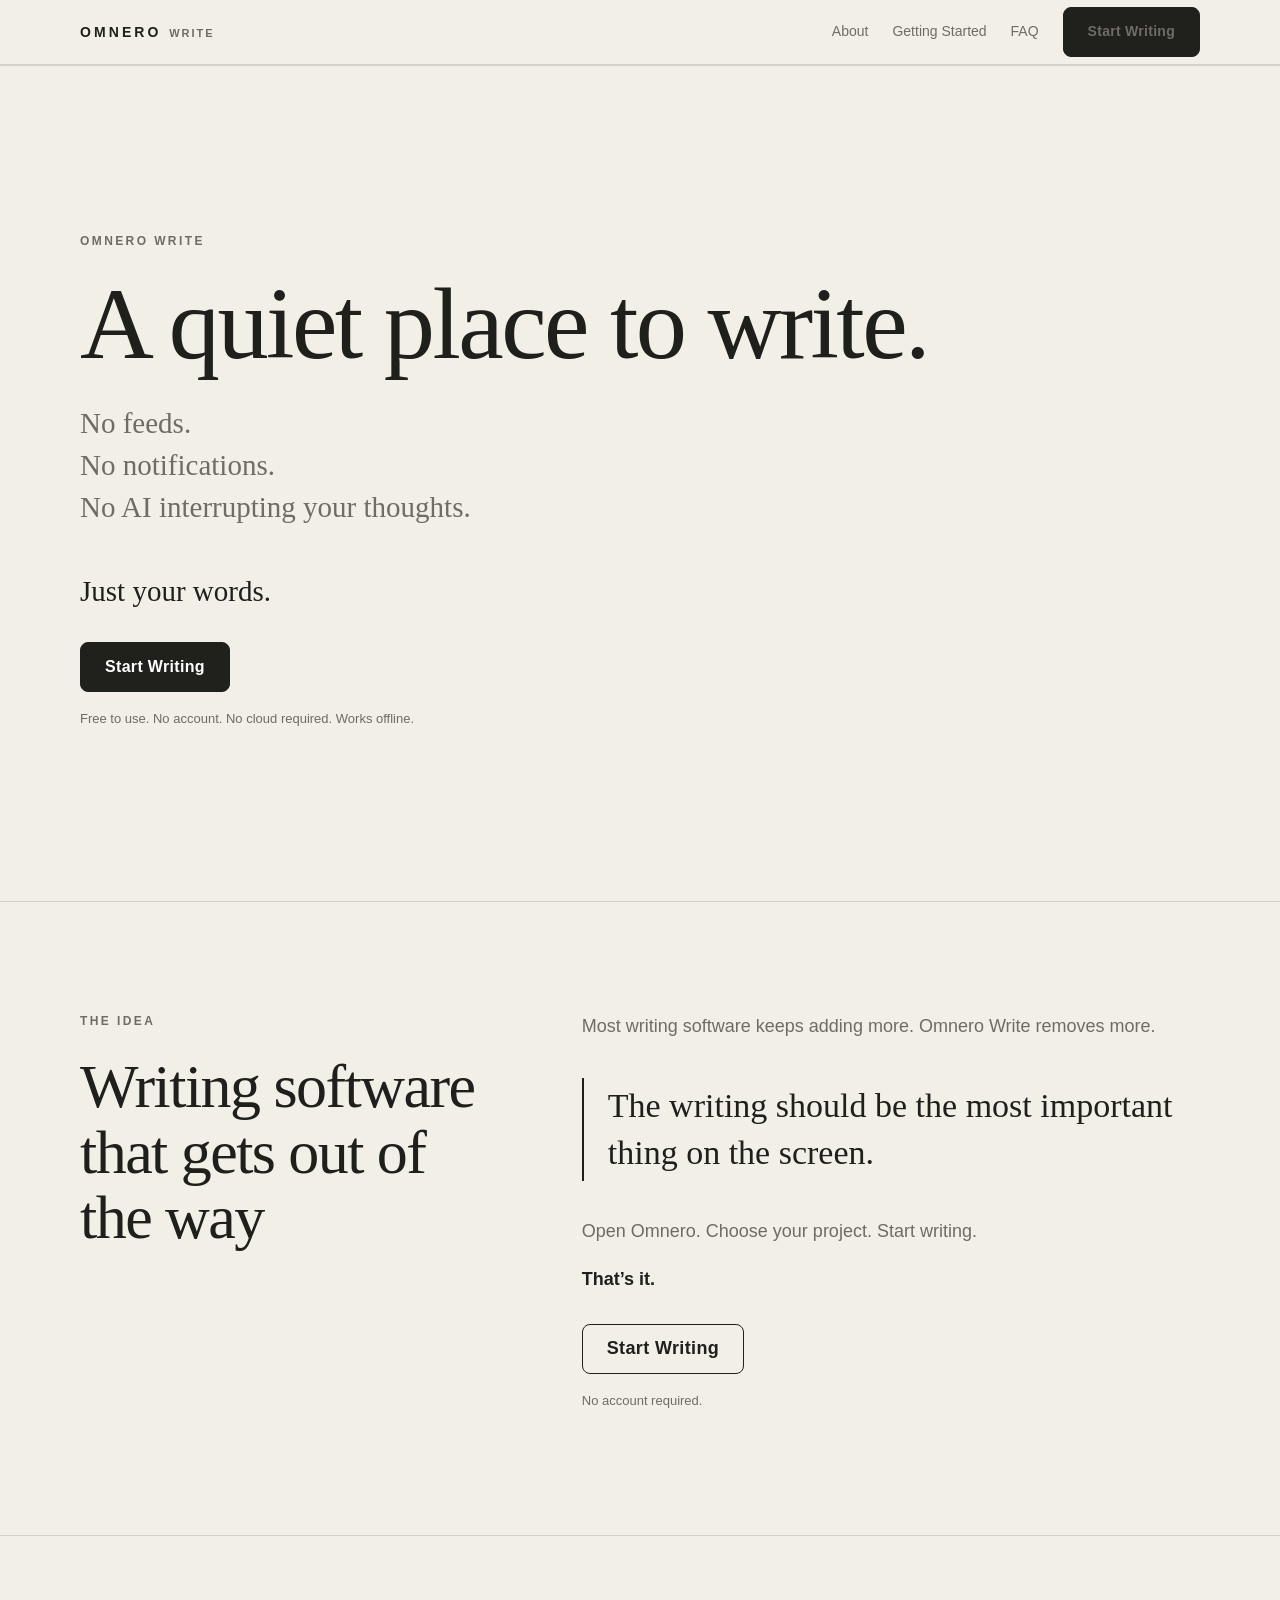
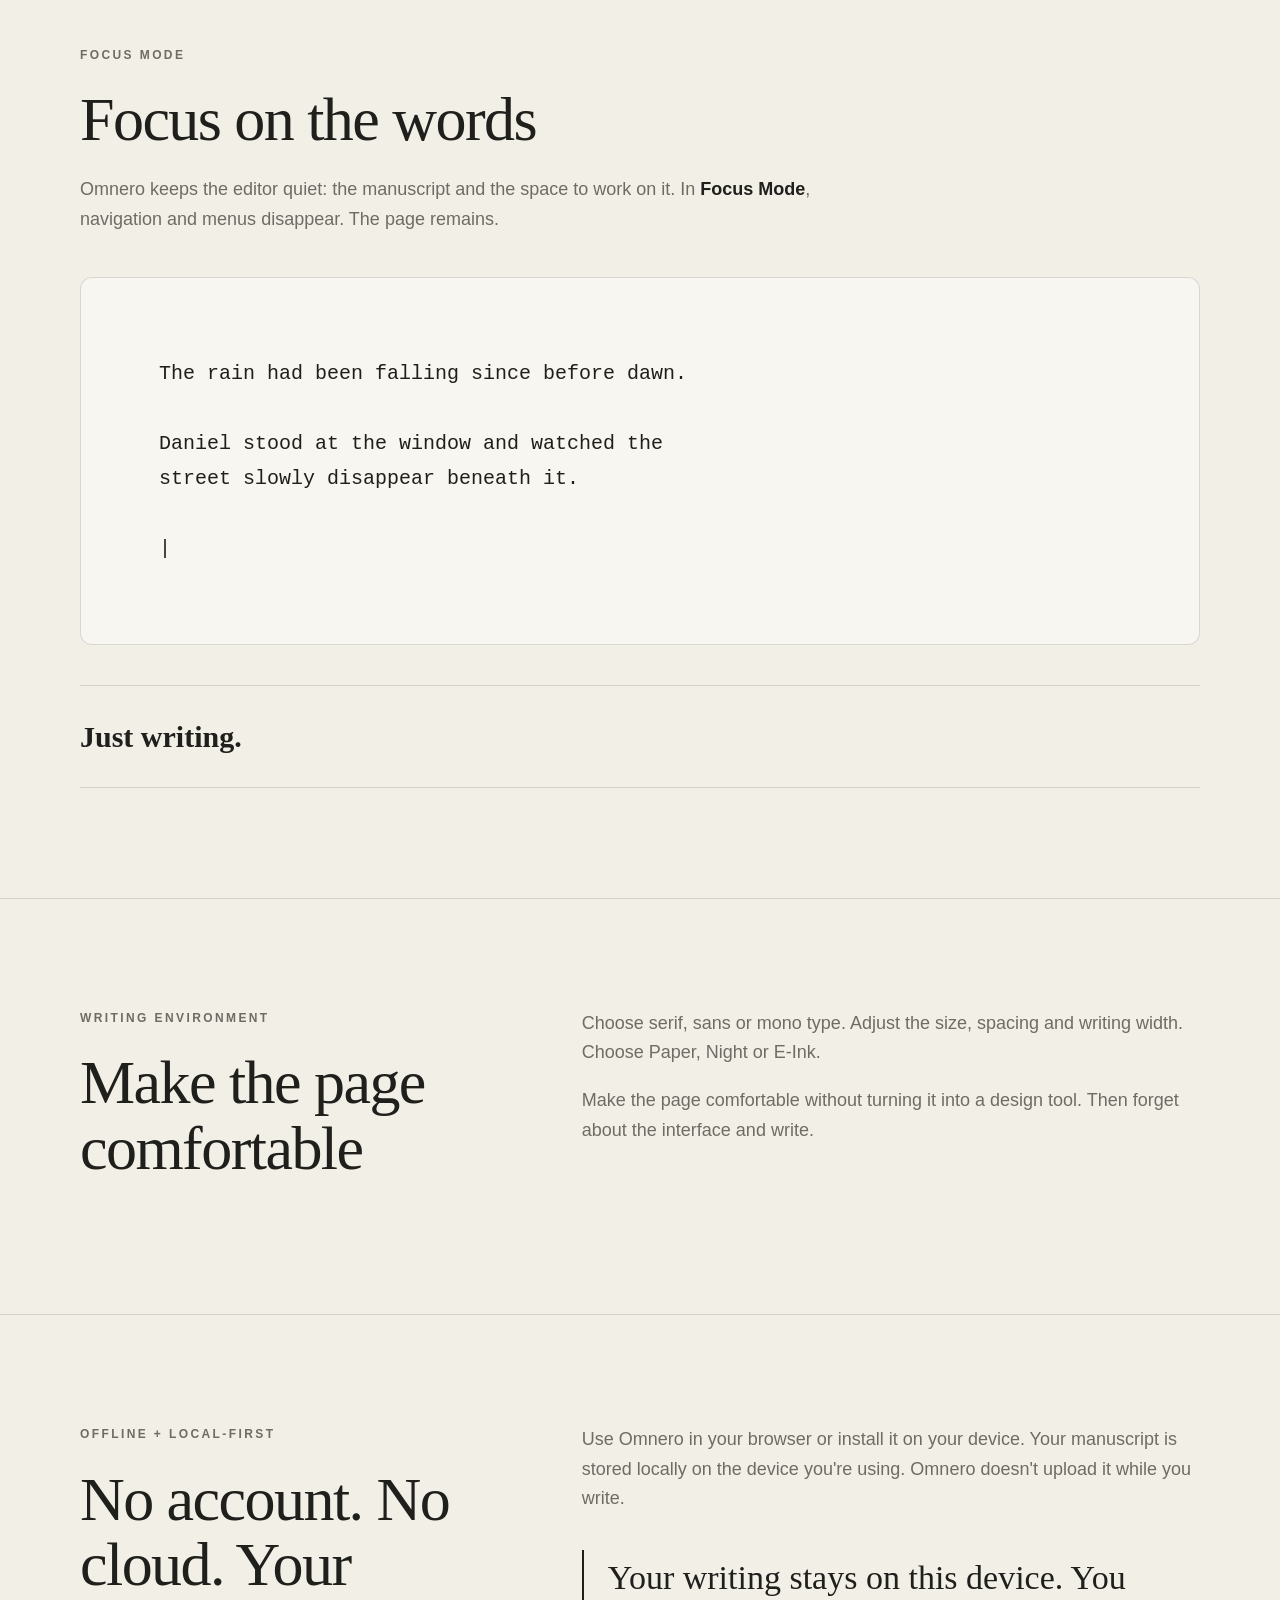
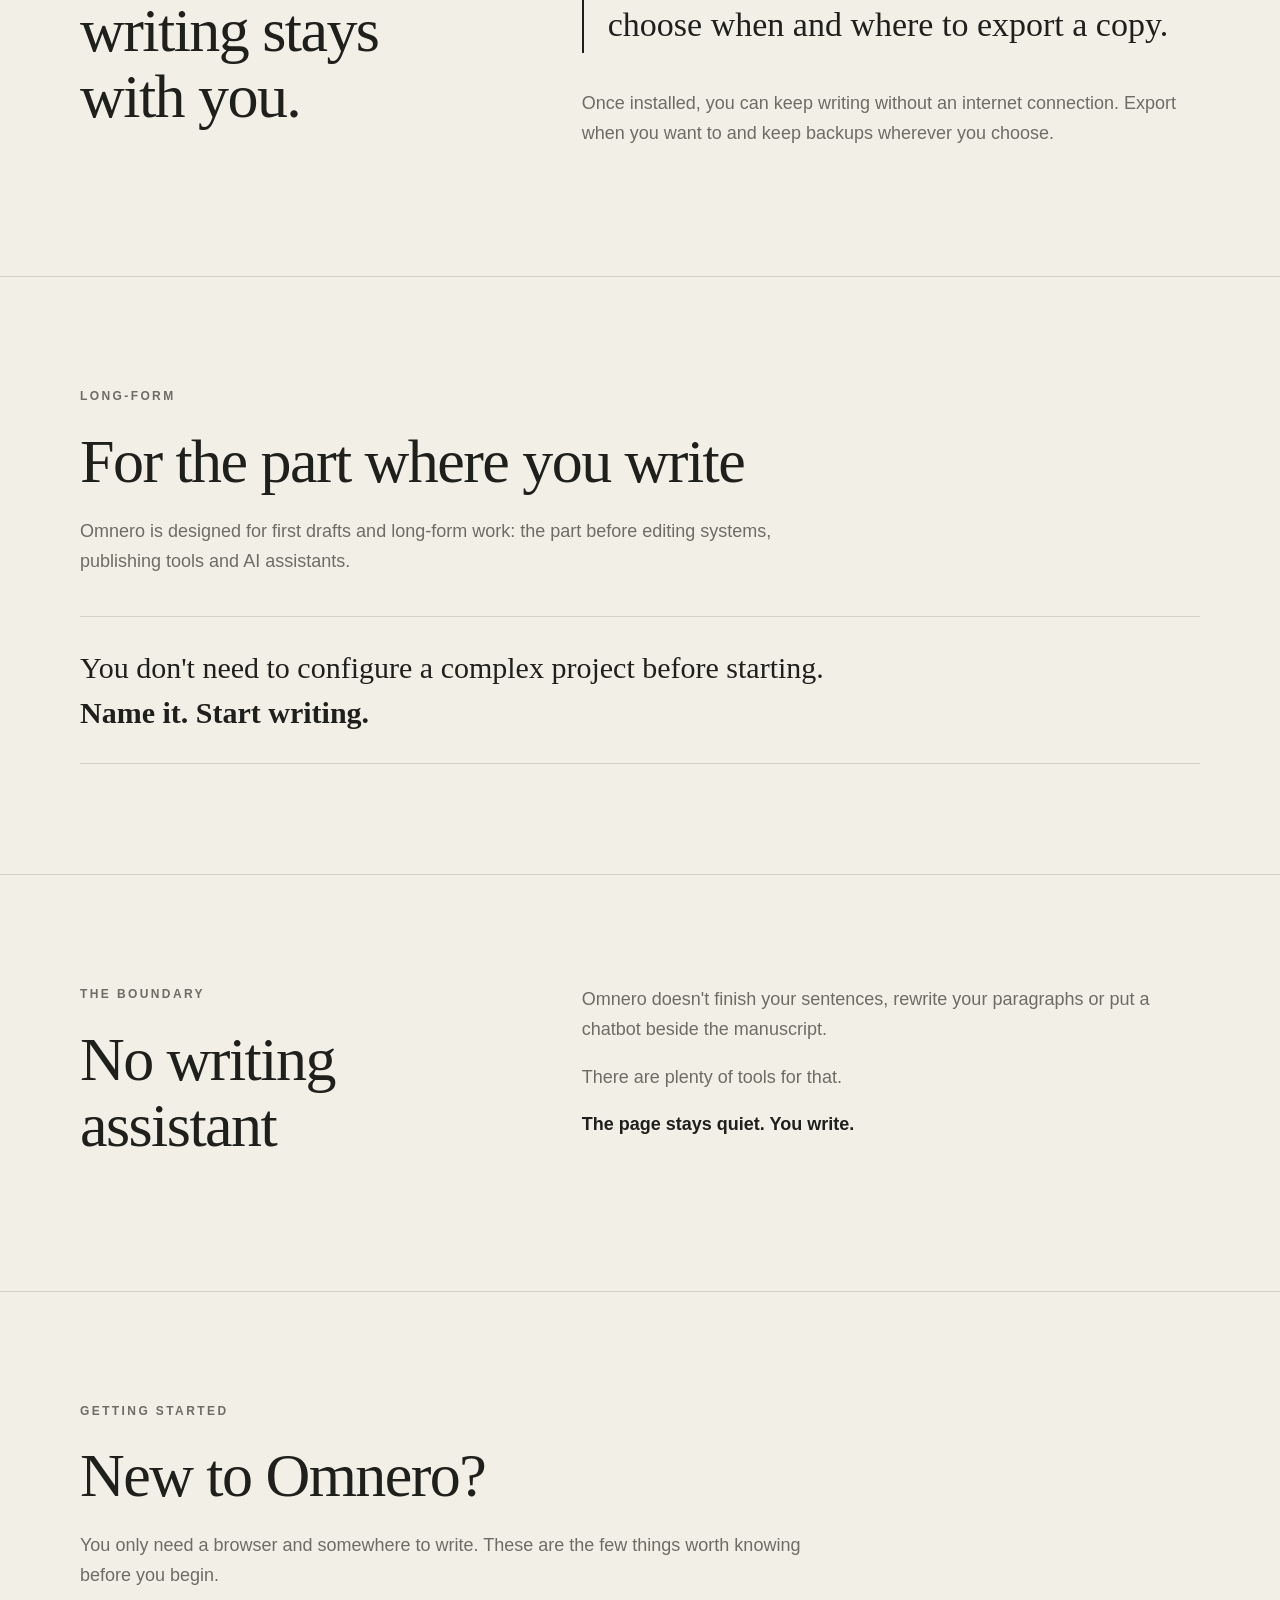
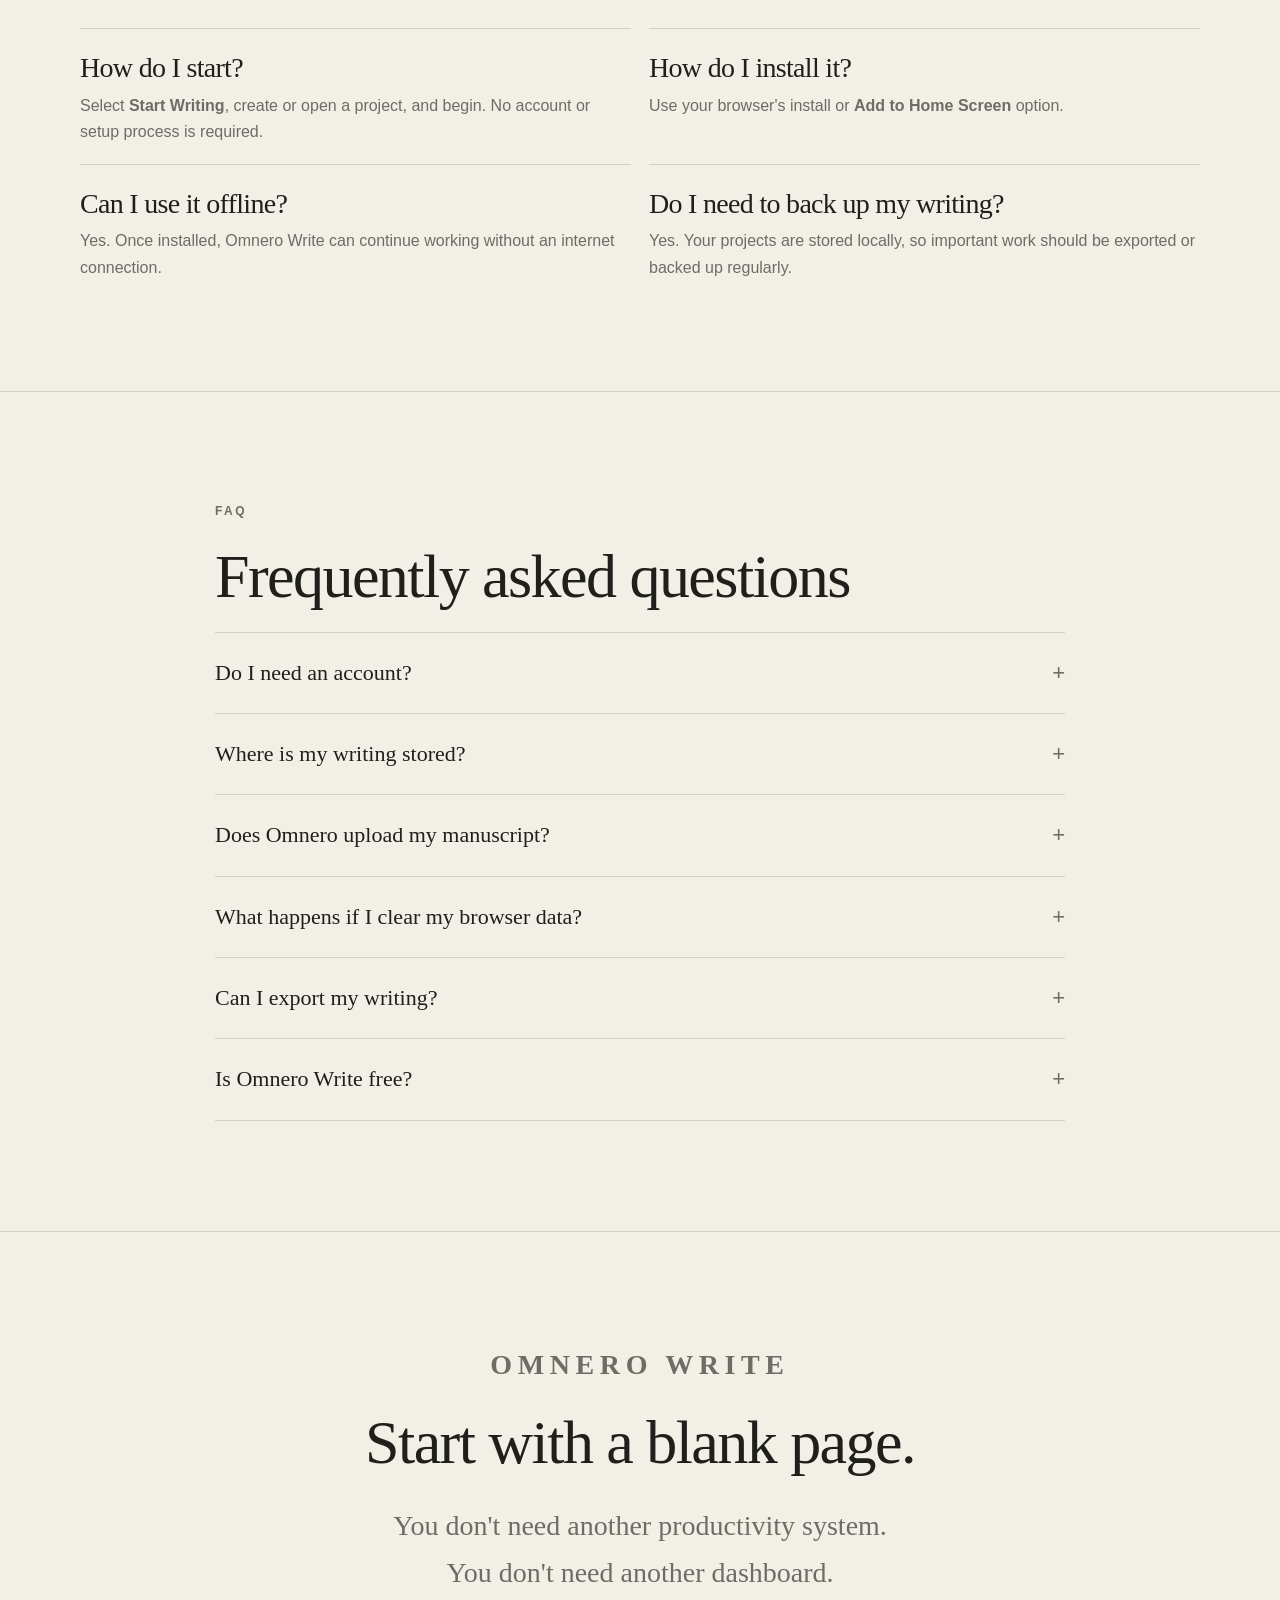
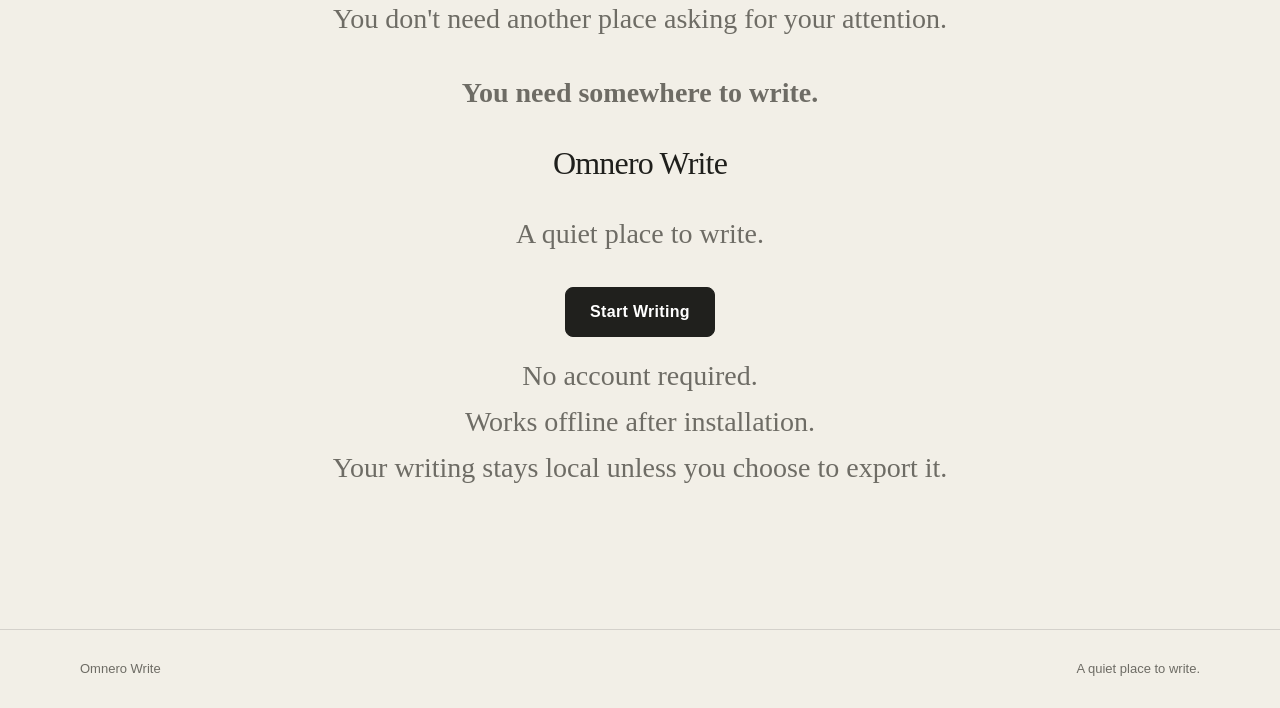
==== commit d9f004ba: "Add files via upload" ====
--- a/index.html
+++ b/index.html
@@ -534,8 +534,8 @@
           <h2>No account. No cloud. Your writing stays with you.</h2>
         </div>
         <div class="section-copy">
-          <p>Use Omnero in your browser or install it on your device. Your manuscript is stored locally and is not sent to an Omnero account while you write.</p>
-          <blockquote>Your writing remains on this device unless you choose to export it.</blockquote>
+          <p>Use Omnero in your browser or install it on your device. Your manuscript is stored locally on the device you're using. Omnero doesn't upload it while you write.</p>
+          <blockquote>Your writing stays on this device. You choose when and where to export a copy.</blockquote>
           <p>Once installed, you can keep writing without an internet connection. Export when you want to and keep backups wherever you choose.</p>
         </div>
       </div>
@@ -563,7 +563,7 @@
         <div class="section-copy">
           <p>Omnero doesn't finish your sentences, rewrite your paragraphs or put a chatbot beside the manuscript.</p>
           <p>There are plenty of tools for that.</p>
-          <p><strong>Omnero is for the part where you write.</strong></p>
+          <p><strong>The page stays quiet. You write.</strong></p>
         </div>
       </div>
     </section>
@@ -624,11 +624,6 @@
         <details>
           <summary>What happens if I clear my browser data?</summary>
           <div>Local projects may be removed. Important manuscripts should therefore be backed up using Omnero's export/backup tools.</div>
-        </details>
-
-        <details>
-          <summary>Does it work without internet?</summary>
-          <div>Yes. Install Omnero on your device and you can continue writing offline.</div>
         </details>
 
         <details>
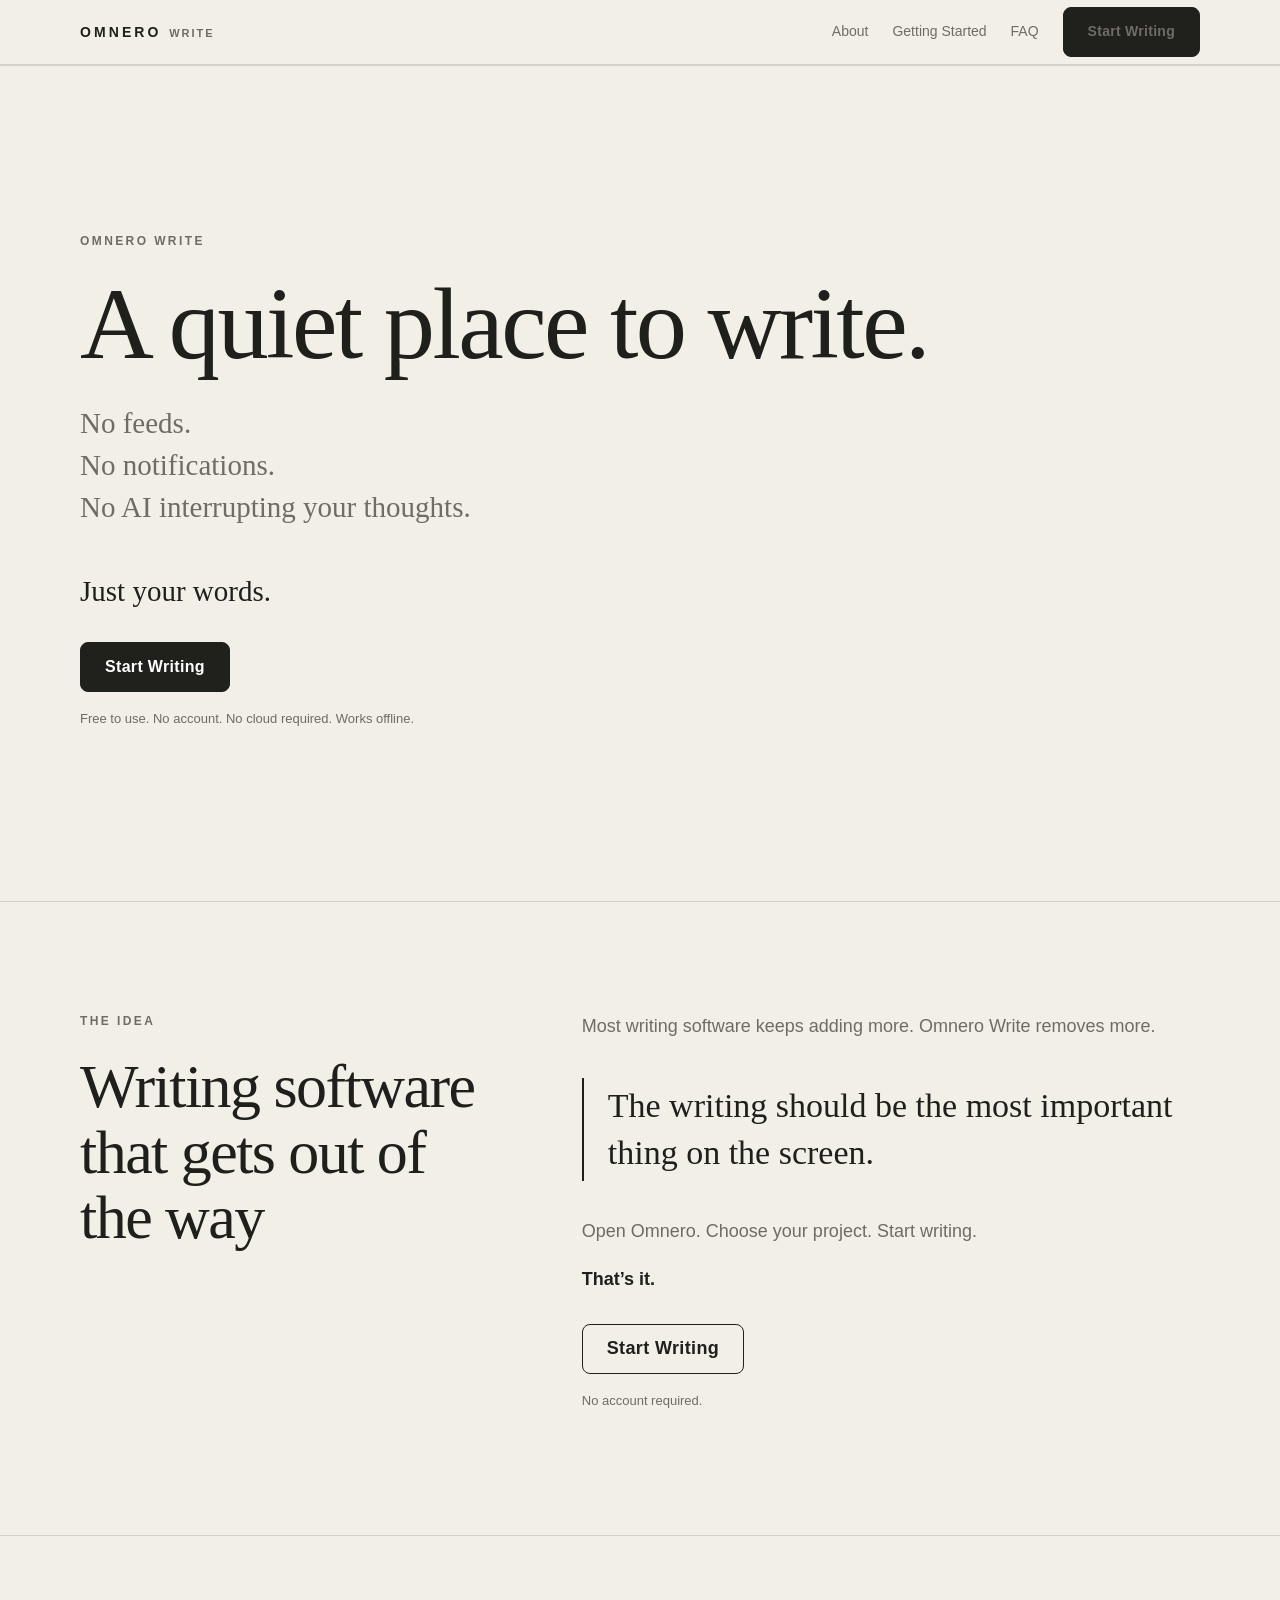
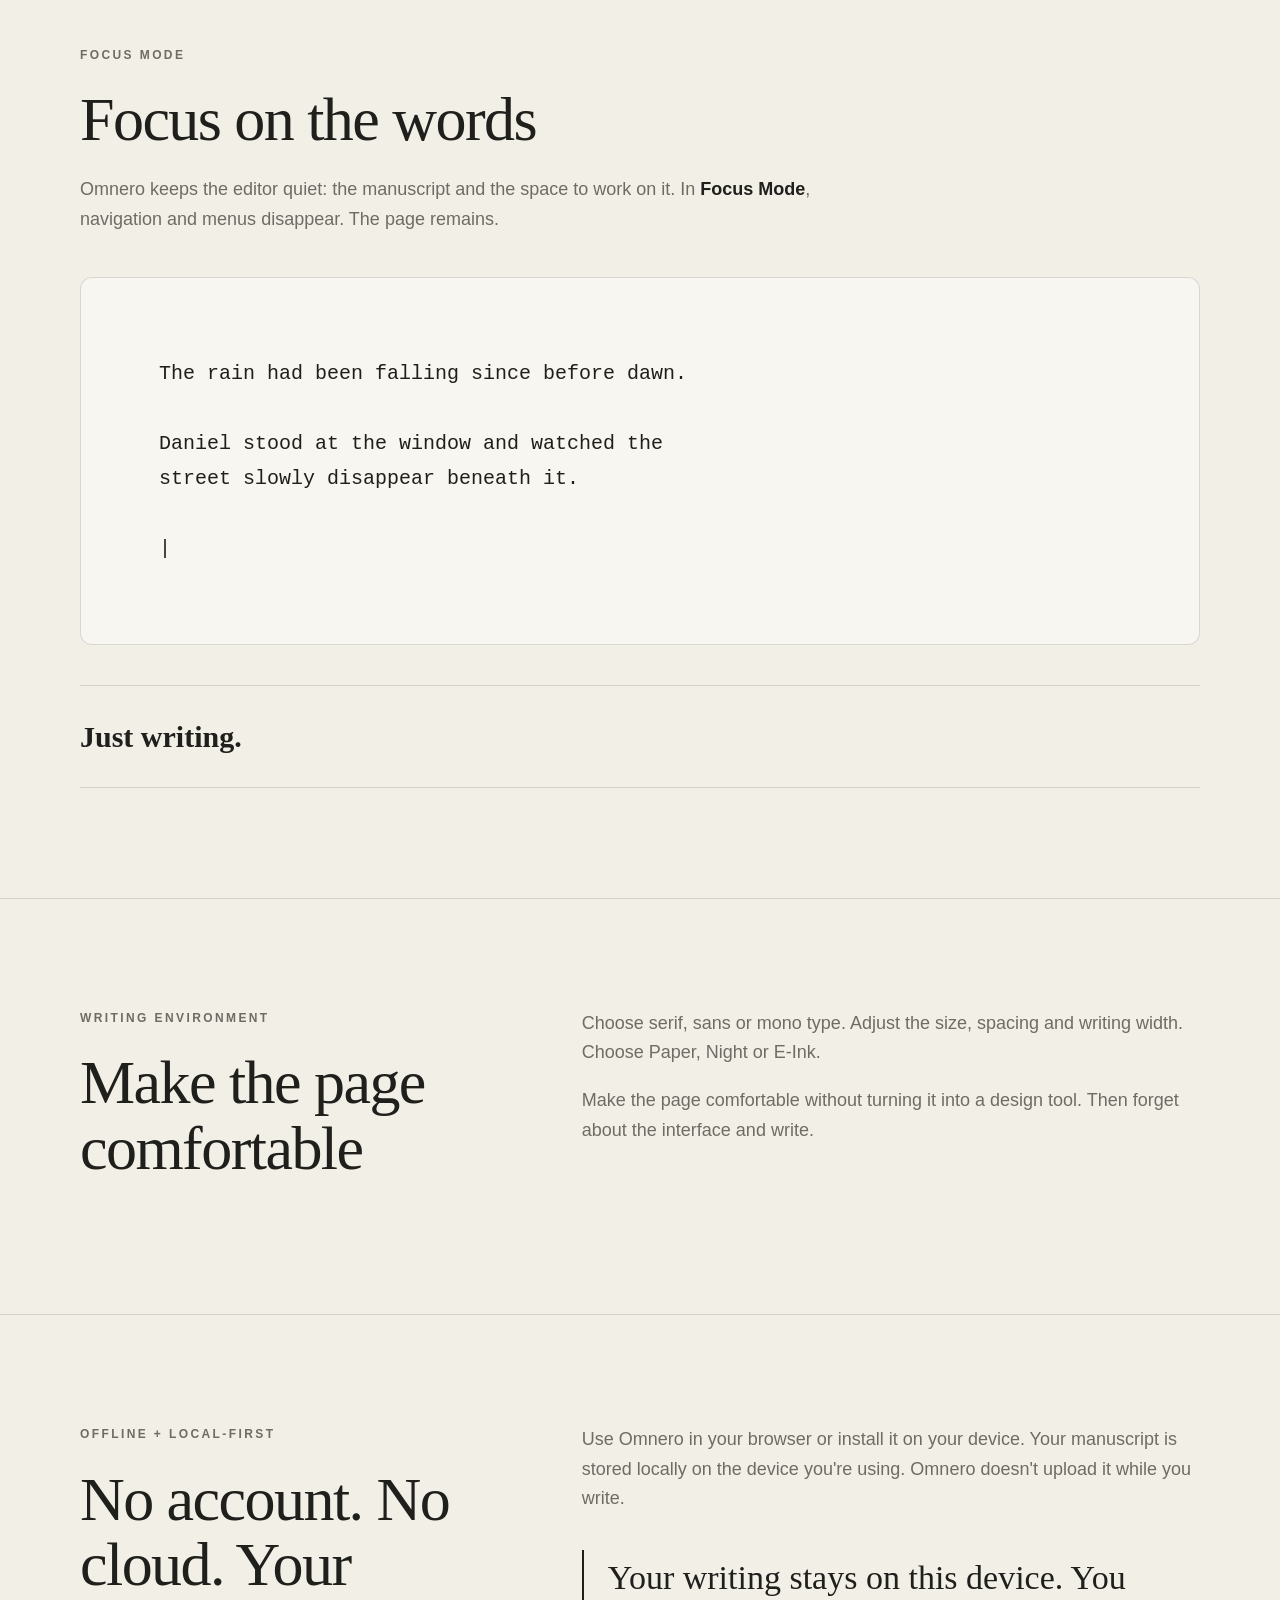
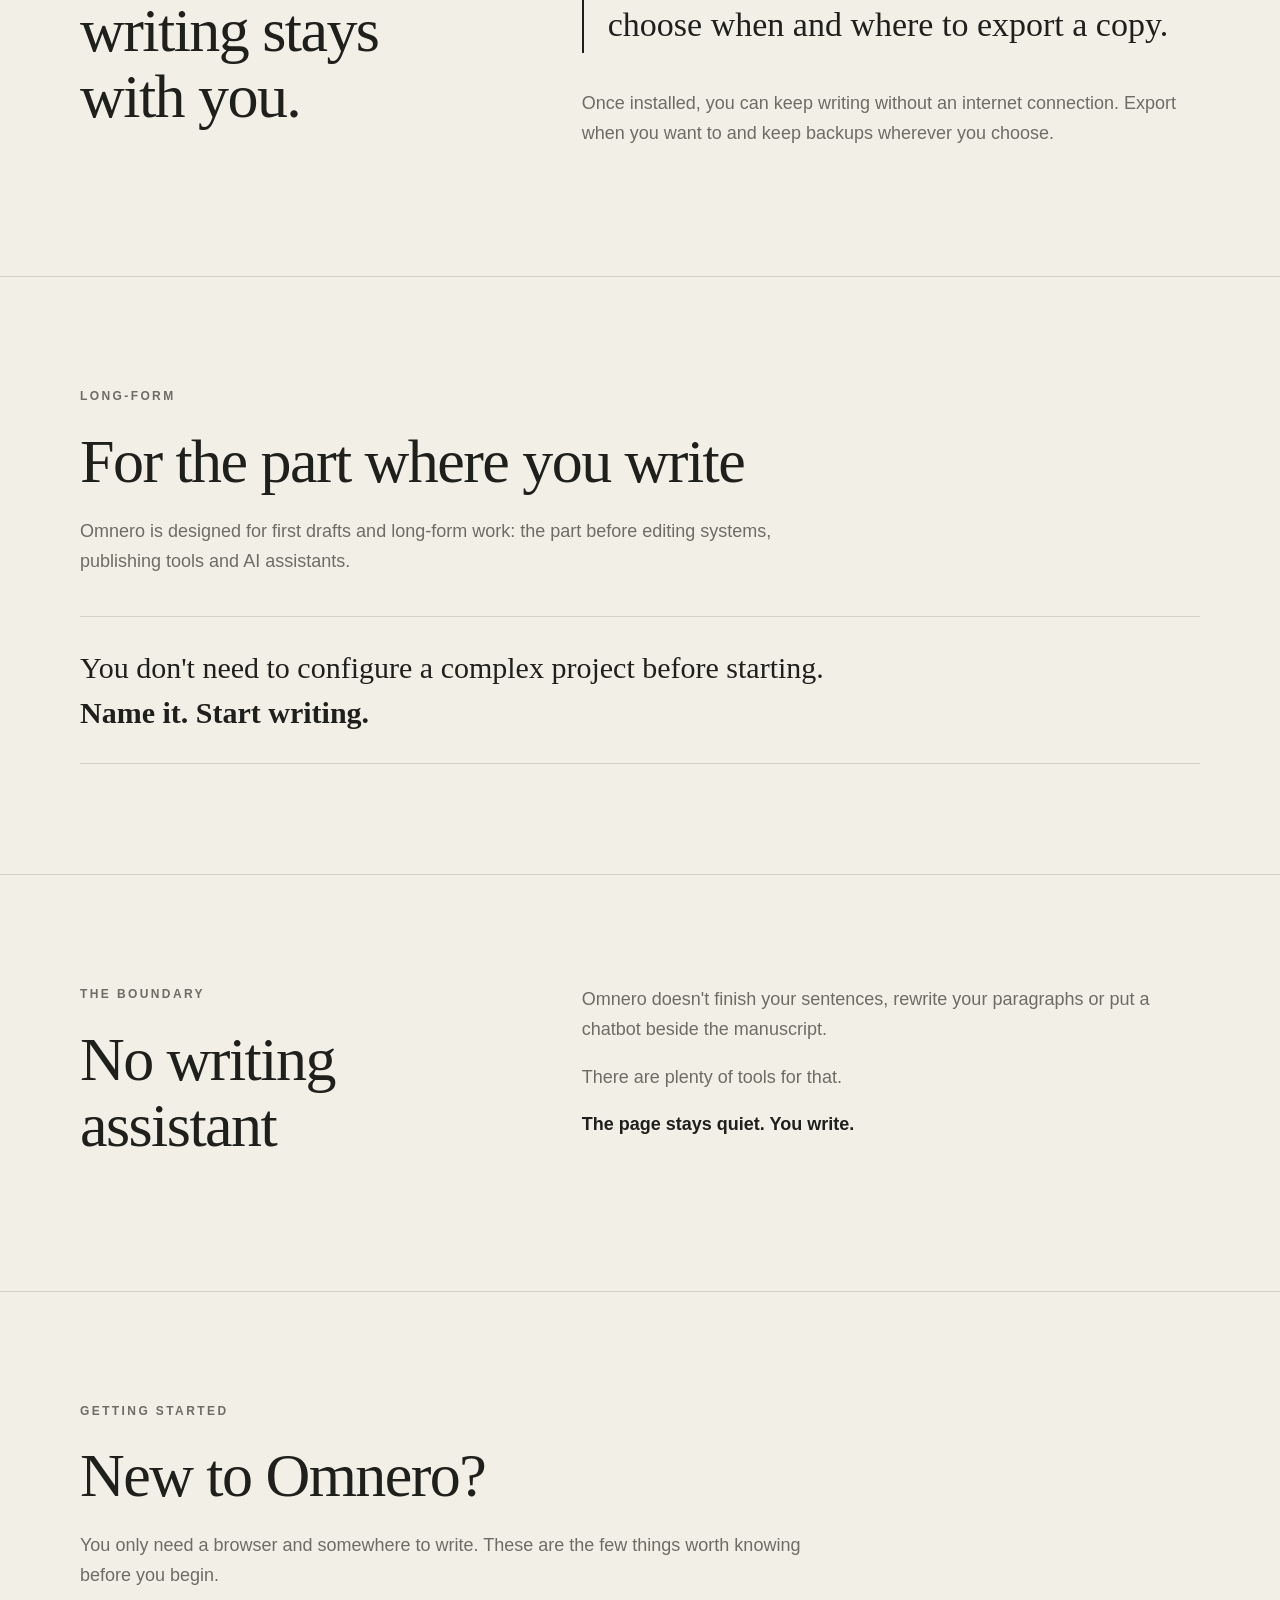
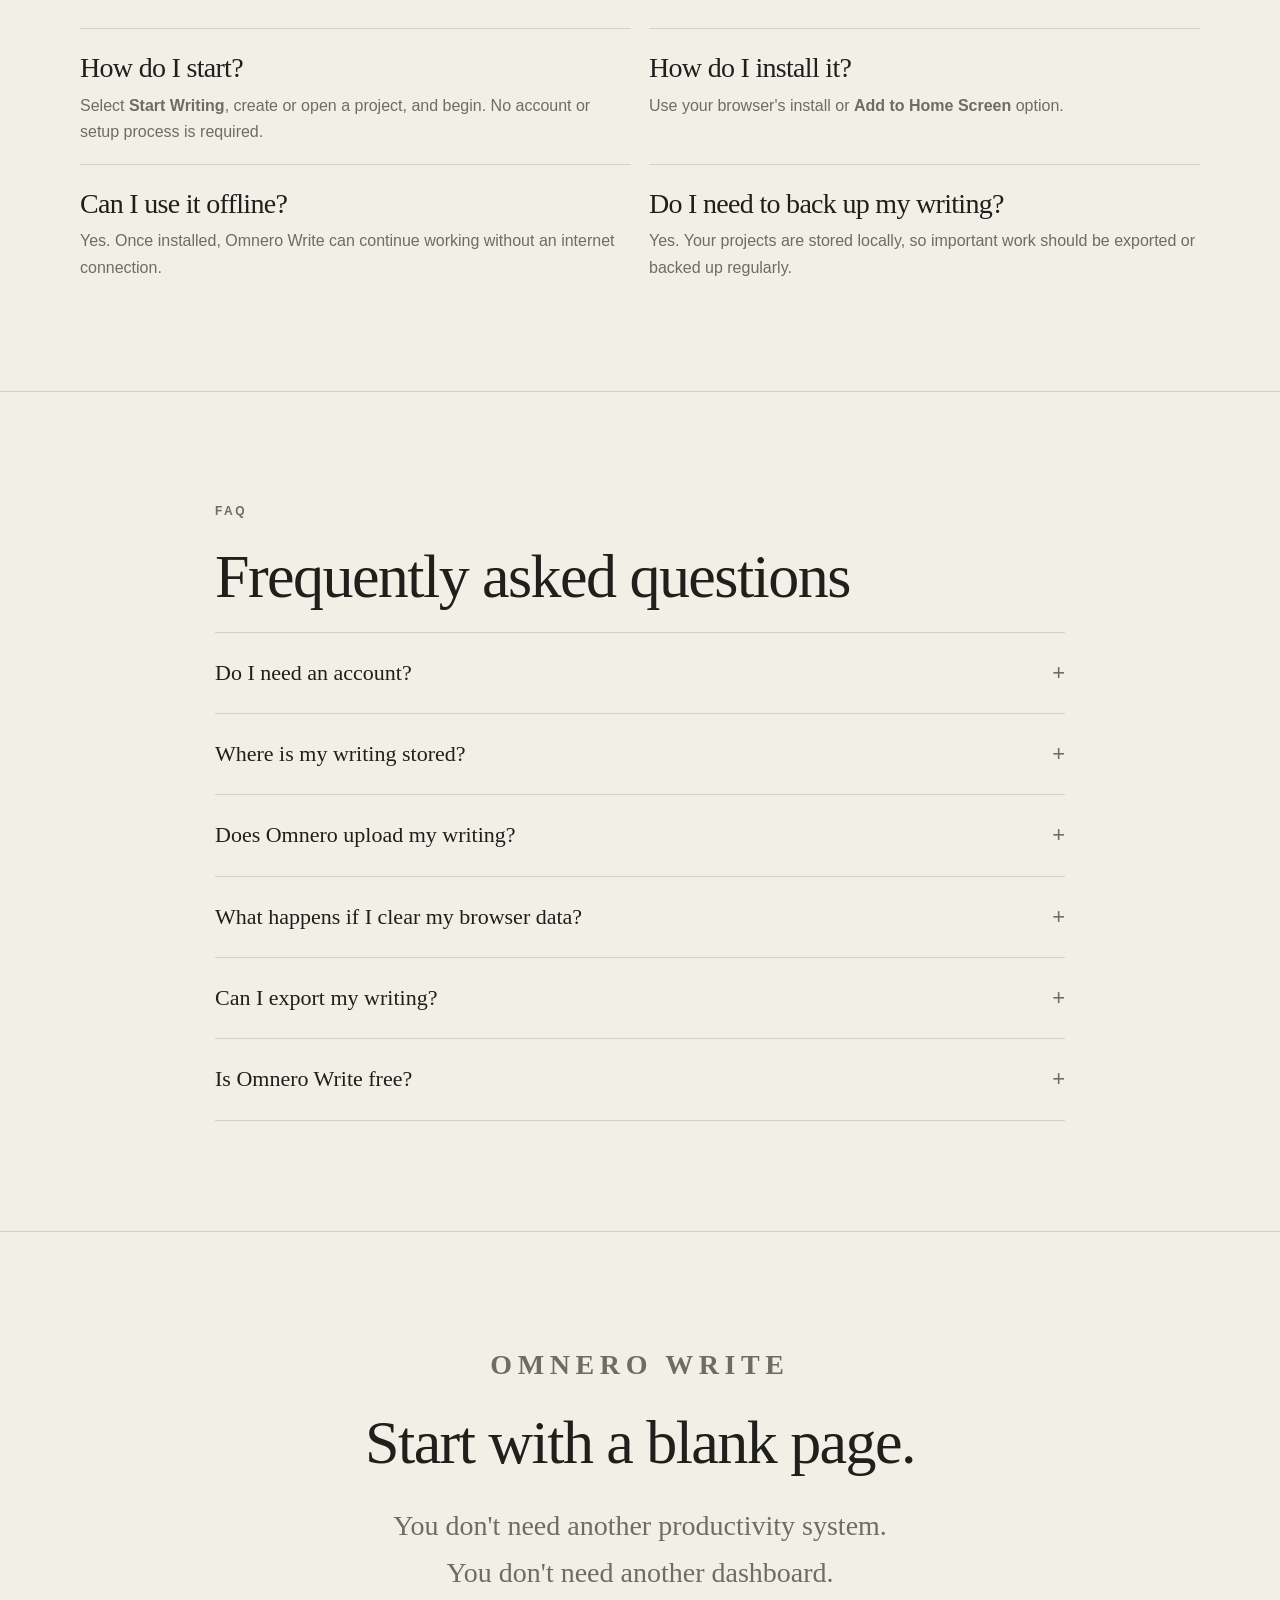
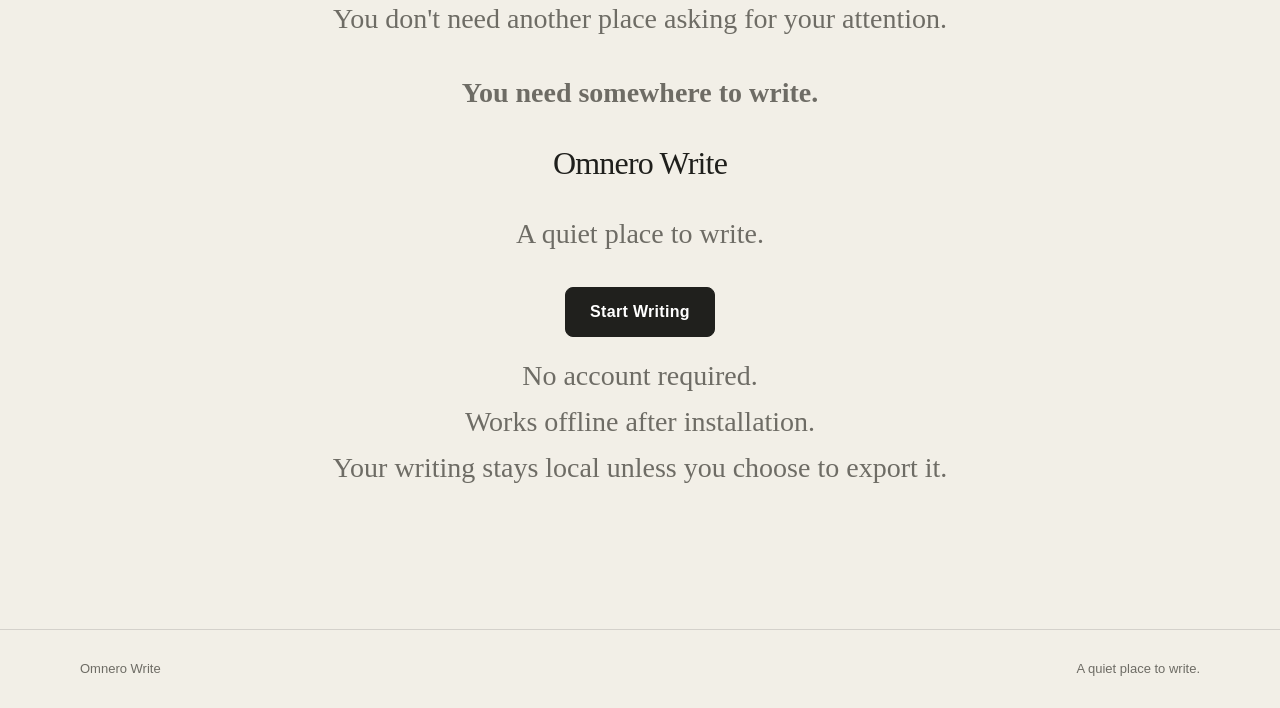
==== commit 6f10b8c4: "Add files via upload" ====
--- a/index.html
+++ b/index.html
@@ -608,33 +608,33 @@
 
         <details>
           <summary>Do I need an account?</summary>
-          <div>No. Omnero Write can be used without creating an account.</div>
+          <div>No. Omnero Write does not require an account.</div>
         </details>
 
         <details>
           <summary>Where is my writing stored?</summary>
-          <div>In the current version, projects are stored locally on your device using browser storage.</div>
+          <div>Your writing is stored locally on the device you're using, in your browser.</div>
         </details>
 
         <details>
-          <summary>Does Omnero upload my manuscript?</summary>
-          <div>The current local-first version is designed so manuscript content does not need to be sent to Omnero servers during normal writing.</div>
+          <summary>Does Omnero upload my writing?</summary>
+          <div>No. Your writing is stored locally and isn't uploaded to Omnero servers while you write.</div>
         </details>
 
         <details>
           <summary>What happens if I clear my browser data?</summary>
-          <div>Local projects may be removed. Important manuscripts should therefore be backed up using Omnero's export/backup tools.</div>
+          <div>Clearing browser or site data can remove writing stored locally by Omnero. Back up important work regularly using Omnero's backup or export tools.</div>
         </details>
 
         <details>
           <summary>Can I export my writing?</summary>
-          <div>Yes. Omnero supports simple writing exports and project backups.</div>
+          <div>Yes. You can export your writing as text or Markdown, or create a project backup.</div>
         </details>
 
         <details>
           <summary>Is Omnero Write free?</summary>
           <div>
-            Yes. Omnero Write is free to use, with no account or payment required. If you find it useful and would like to support hosting costs and continued development, you can make an optional contribution. There is no obligation.
+            Yes. Omnero Write is free to use. No account or payment is required. If you find it useful, you can optionally support its hosting and continued development.
             <div class="cta-row" style="margin-top: 18px;">
               <a class="button secondary" href="support/">Support Omnero</a>
             </div>
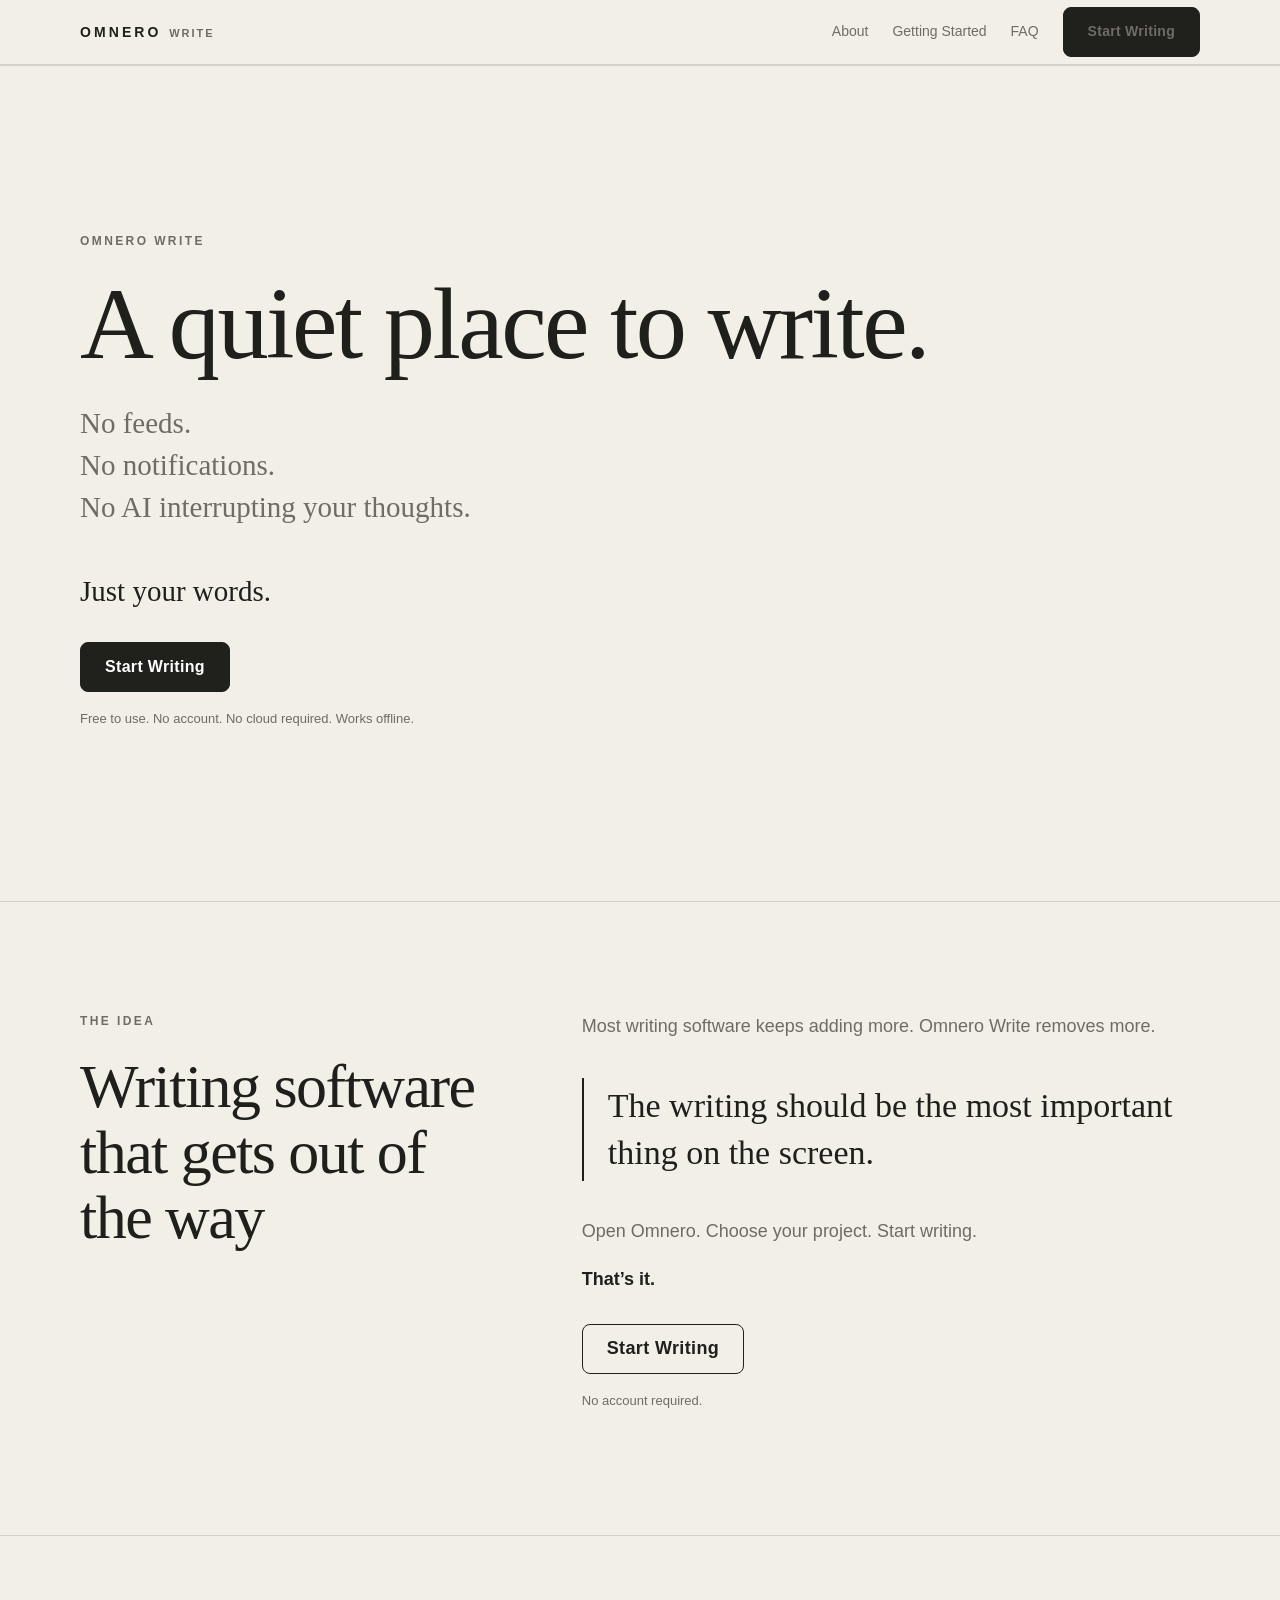
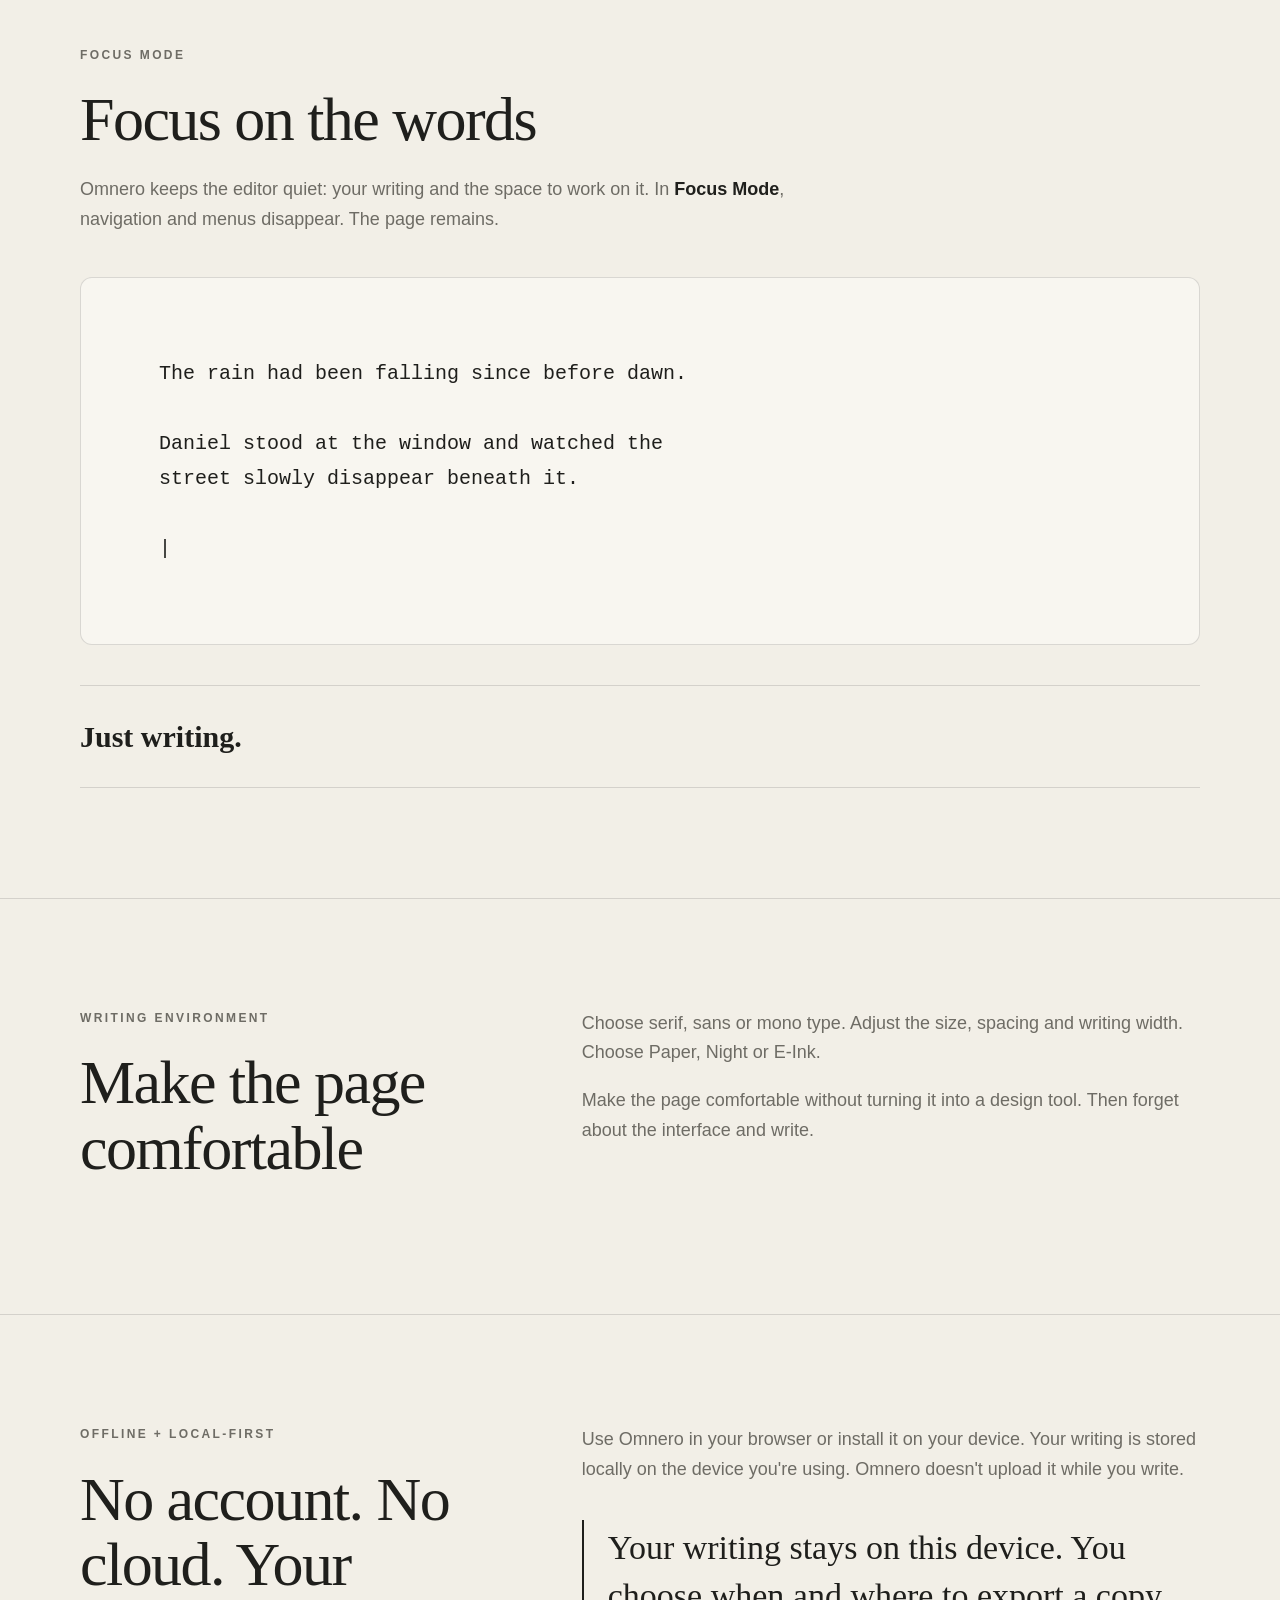
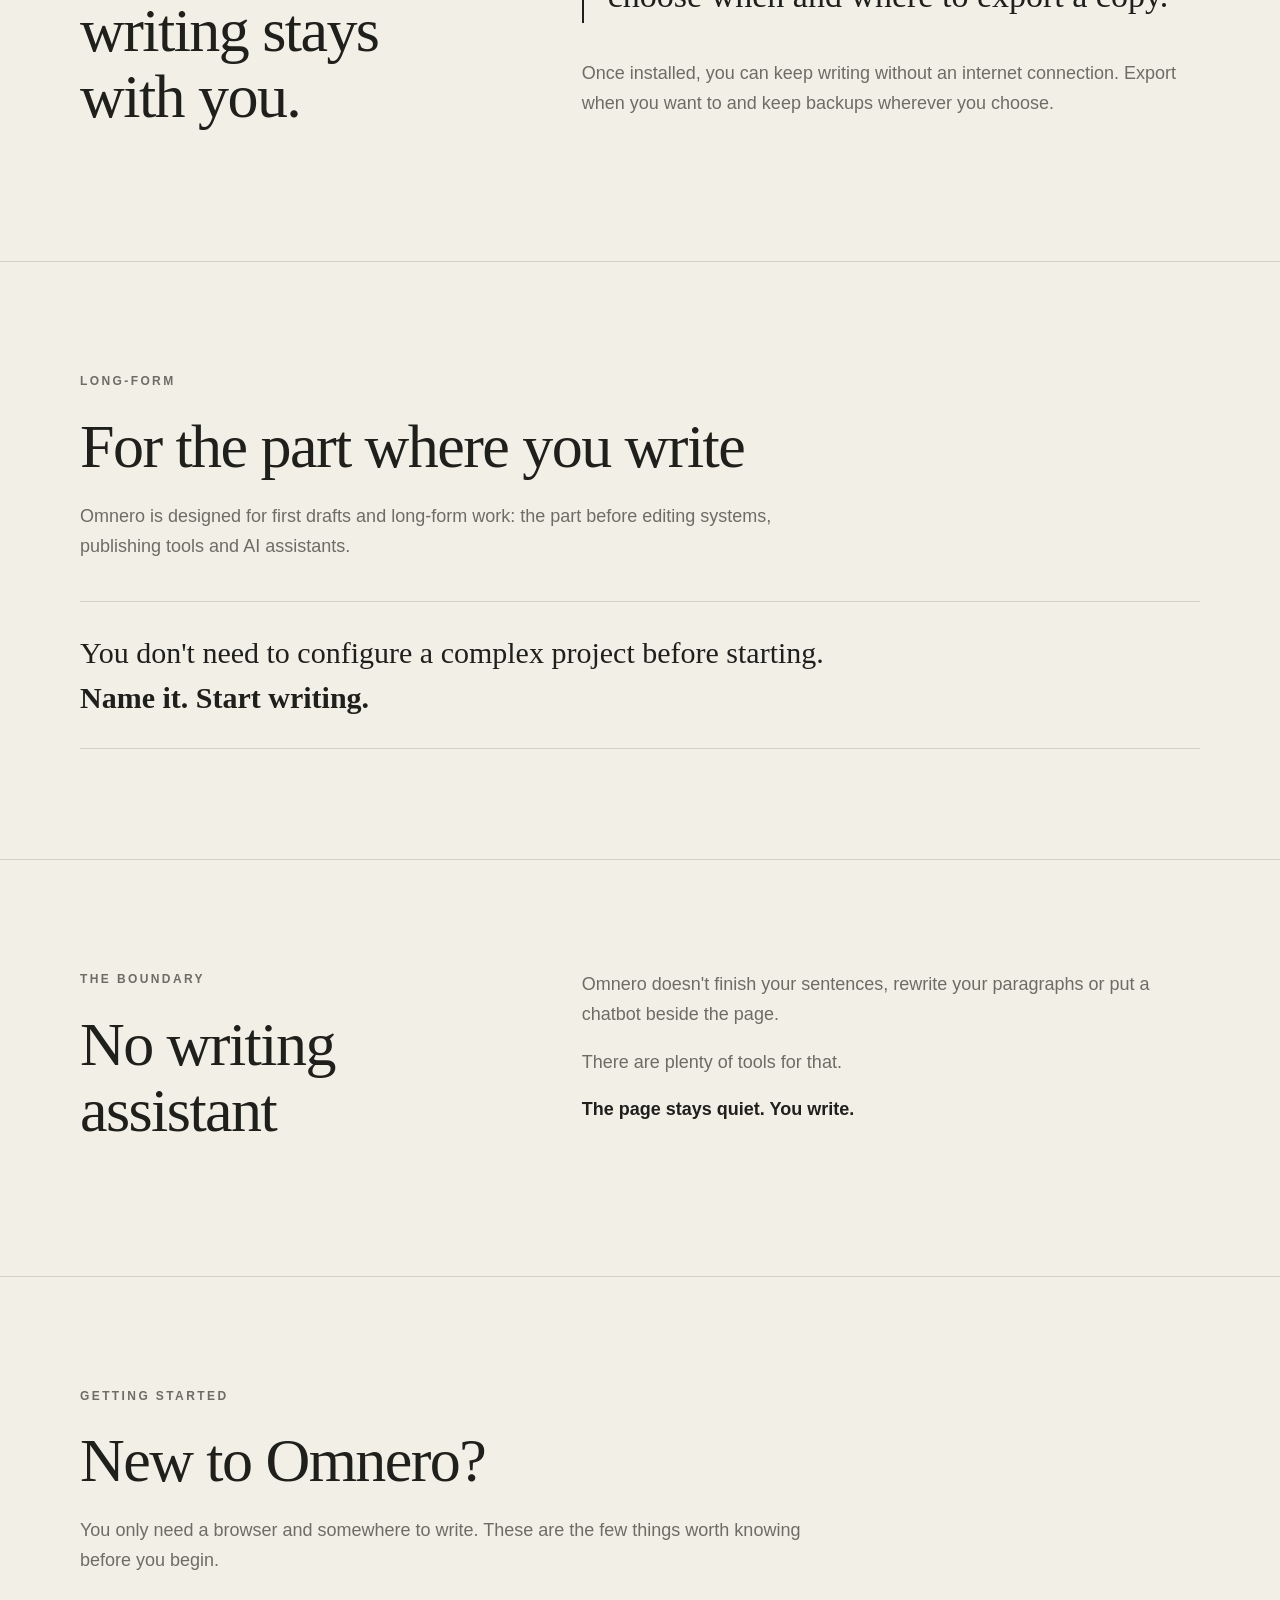
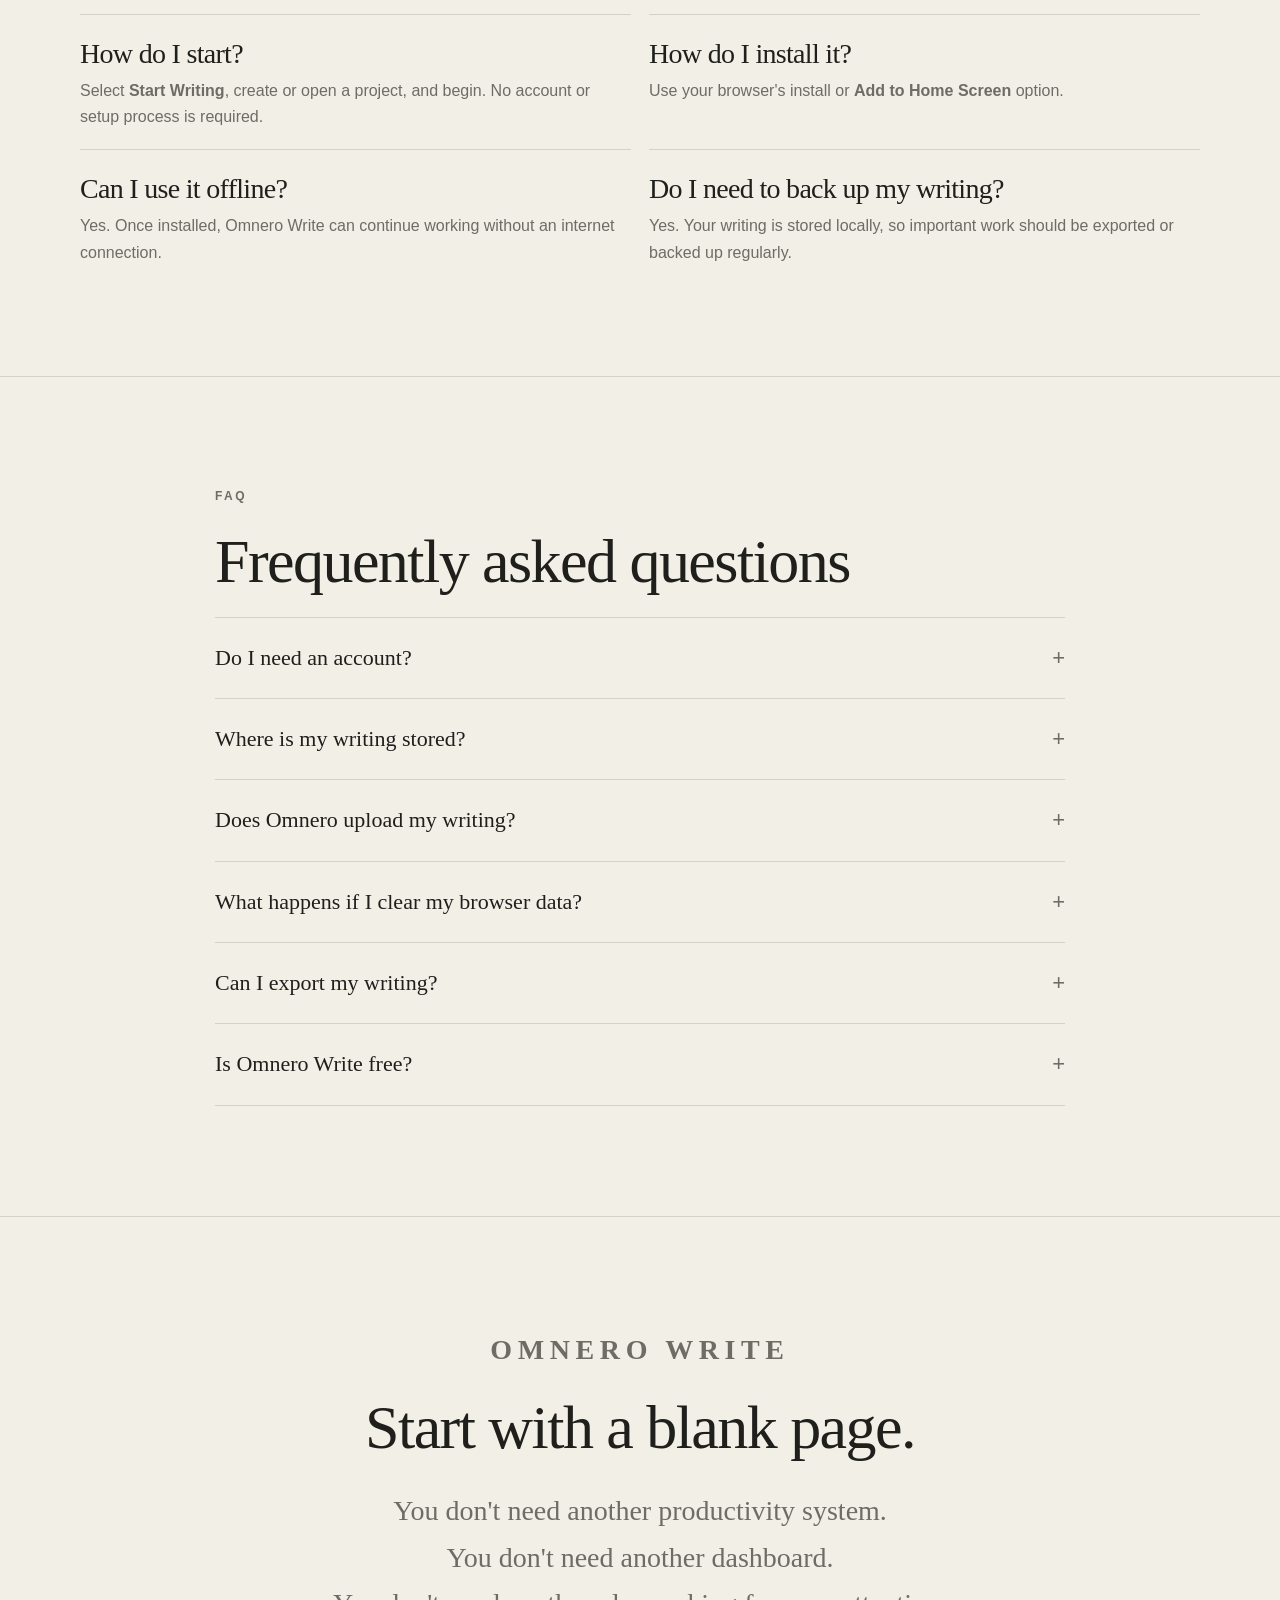
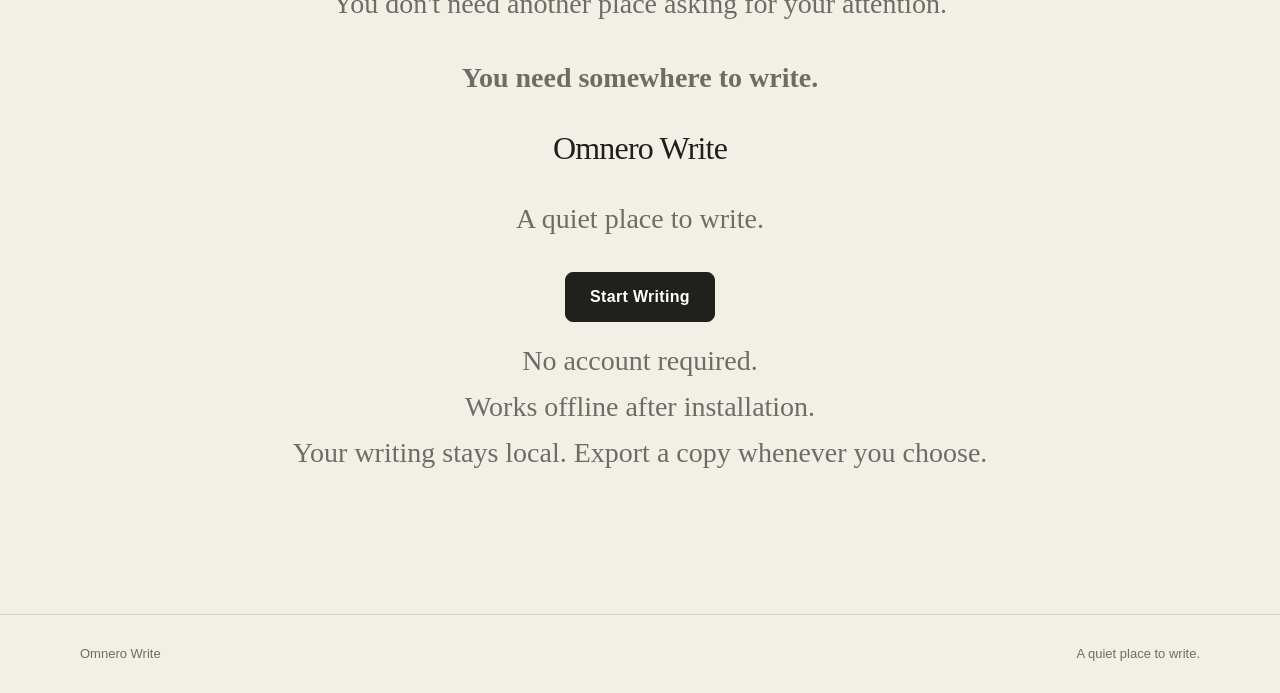
==== commit 51a7c9c9: "Add files via upload" ====
--- a/index.html
+++ b/index.html
@@ -498,7 +498,7 @@
         <p class="eyebrow">Focus Mode</p>
         <h2>Focus on the words</h2>
         <div class="section-copy">
-          <p>Omnero keeps the editor quiet: the manuscript and the space to work on it. In <strong>Focus Mode</strong>, navigation and menus disappear. The page remains.</p>
+          <p>Omnero keeps the editor quiet: your writing and the space to work on it. In <strong>Focus Mode</strong>, navigation and menus disappear. The page remains.</p>
         </div>
 
         <div class="editor-demo" aria-label="Example writing view">
@@ -534,7 +534,7 @@
           <h2>No account. No cloud. Your writing stays with you.</h2>
         </div>
         <div class="section-copy">
-          <p>Use Omnero in your browser or install it on your device. Your manuscript is stored locally on the device you're using. Omnero doesn't upload it while you write.</p>
+          <p>Use Omnero in your browser or install it on your device. Your writing is stored locally on the device you're using. Omnero doesn't upload it while you write.</p>
           <blockquote>Your writing stays on this device. You choose when and where to export a copy.</blockquote>
           <p>Once installed, you can keep writing without an internet connection. Export when you want to and keep backups wherever you choose.</p>
         </div>
@@ -561,7 +561,7 @@
         </div>
 
         <div class="section-copy">
-          <p>Omnero doesn't finish your sentences, rewrite your paragraphs or put a chatbot beside the manuscript.</p>
+          <p>Omnero doesn't finish your sentences, rewrite your paragraphs or put a chatbot beside the page.</p>
           <p>There are plenty of tools for that.</p>
           <p><strong>The page stays quiet. You write.</strong></p>
         </div>
@@ -595,7 +595,7 @@
 
           <article class="onboarding-card">
             <h3>Do I need to back up my writing?</h3>
-            <p>Yes. Your projects are stored locally, so important work should be exported or backed up regularly.</p>
+            <p>Yes. Your writing is stored locally, so important work should be exported or backed up regularly.</p>
           </article>
         </div>
       </div>
@@ -664,7 +664,7 @@
         <p class="micro">
           No account required.<br>
           Works offline after installation.<br>
-          Your writing stays local unless you choose to export it.
+          Your writing stays local. Export a copy whenever you choose.
         </p>
       </div>
     </section>
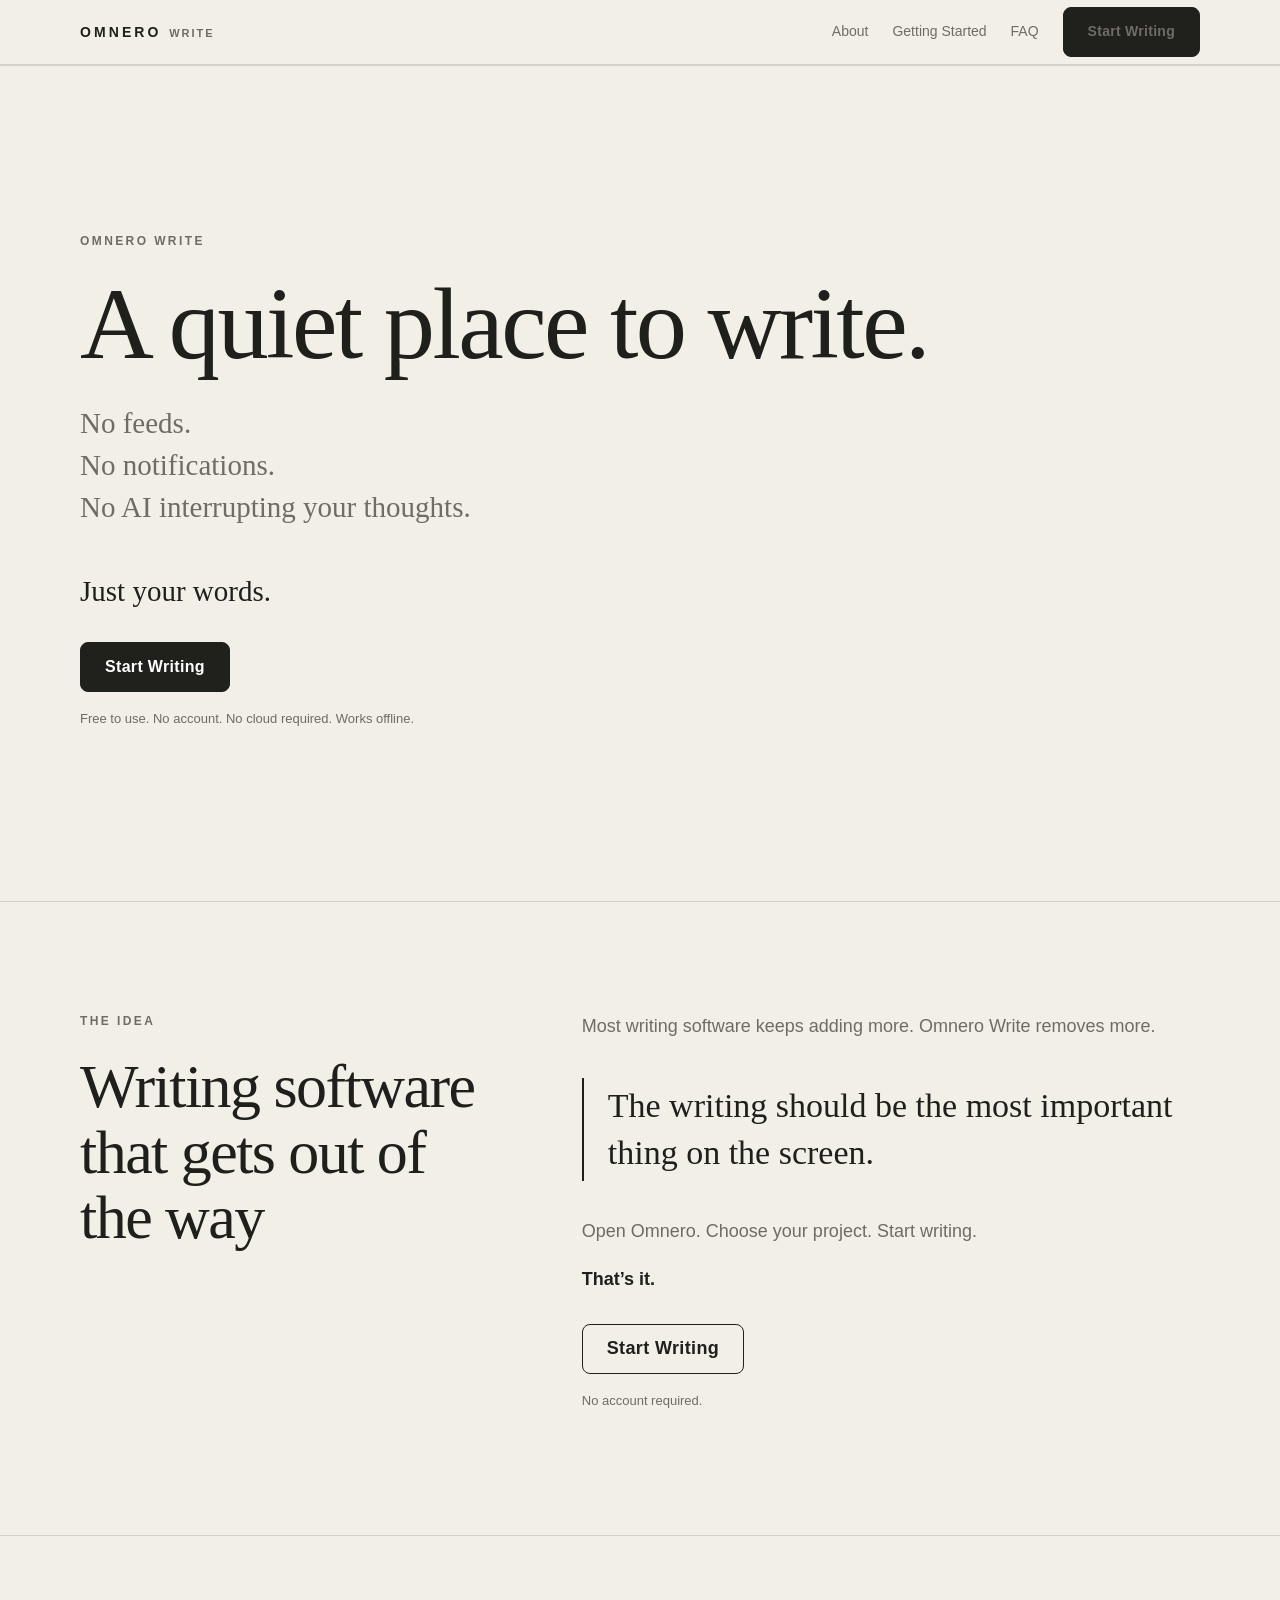
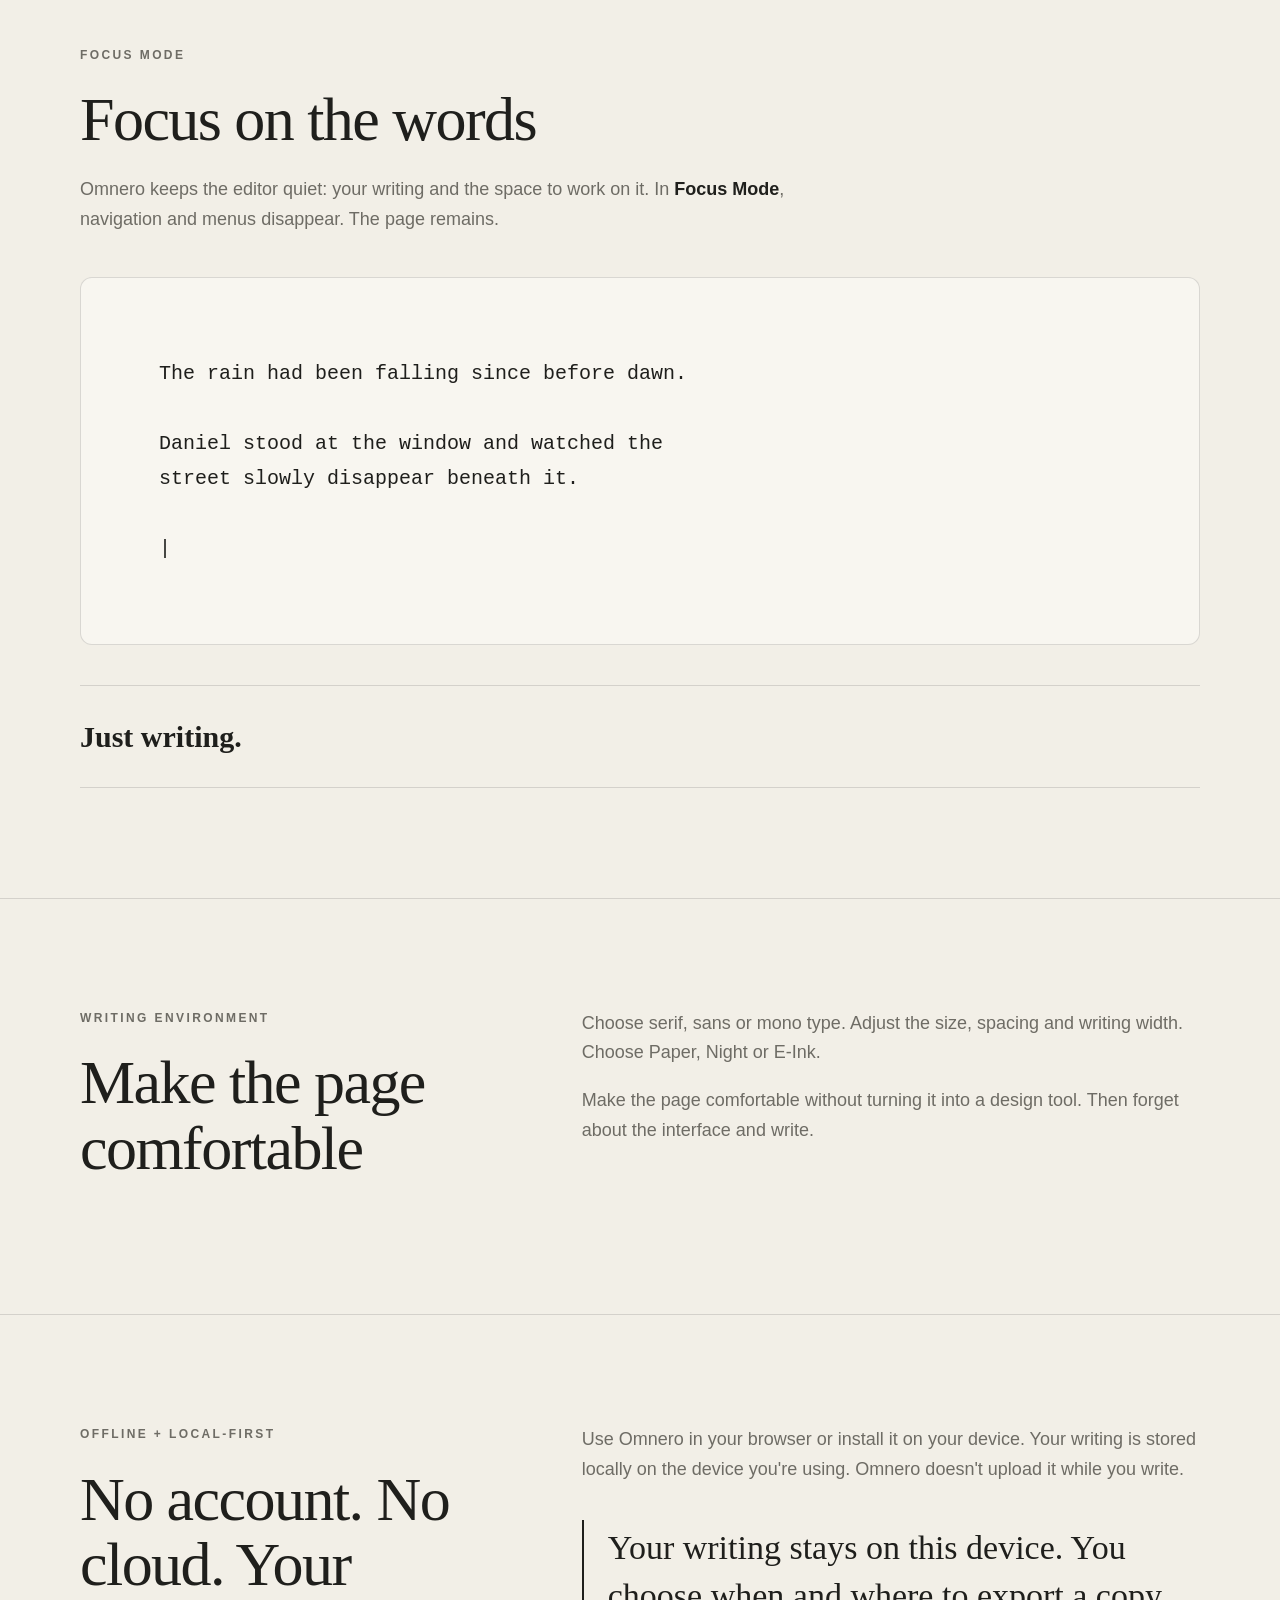
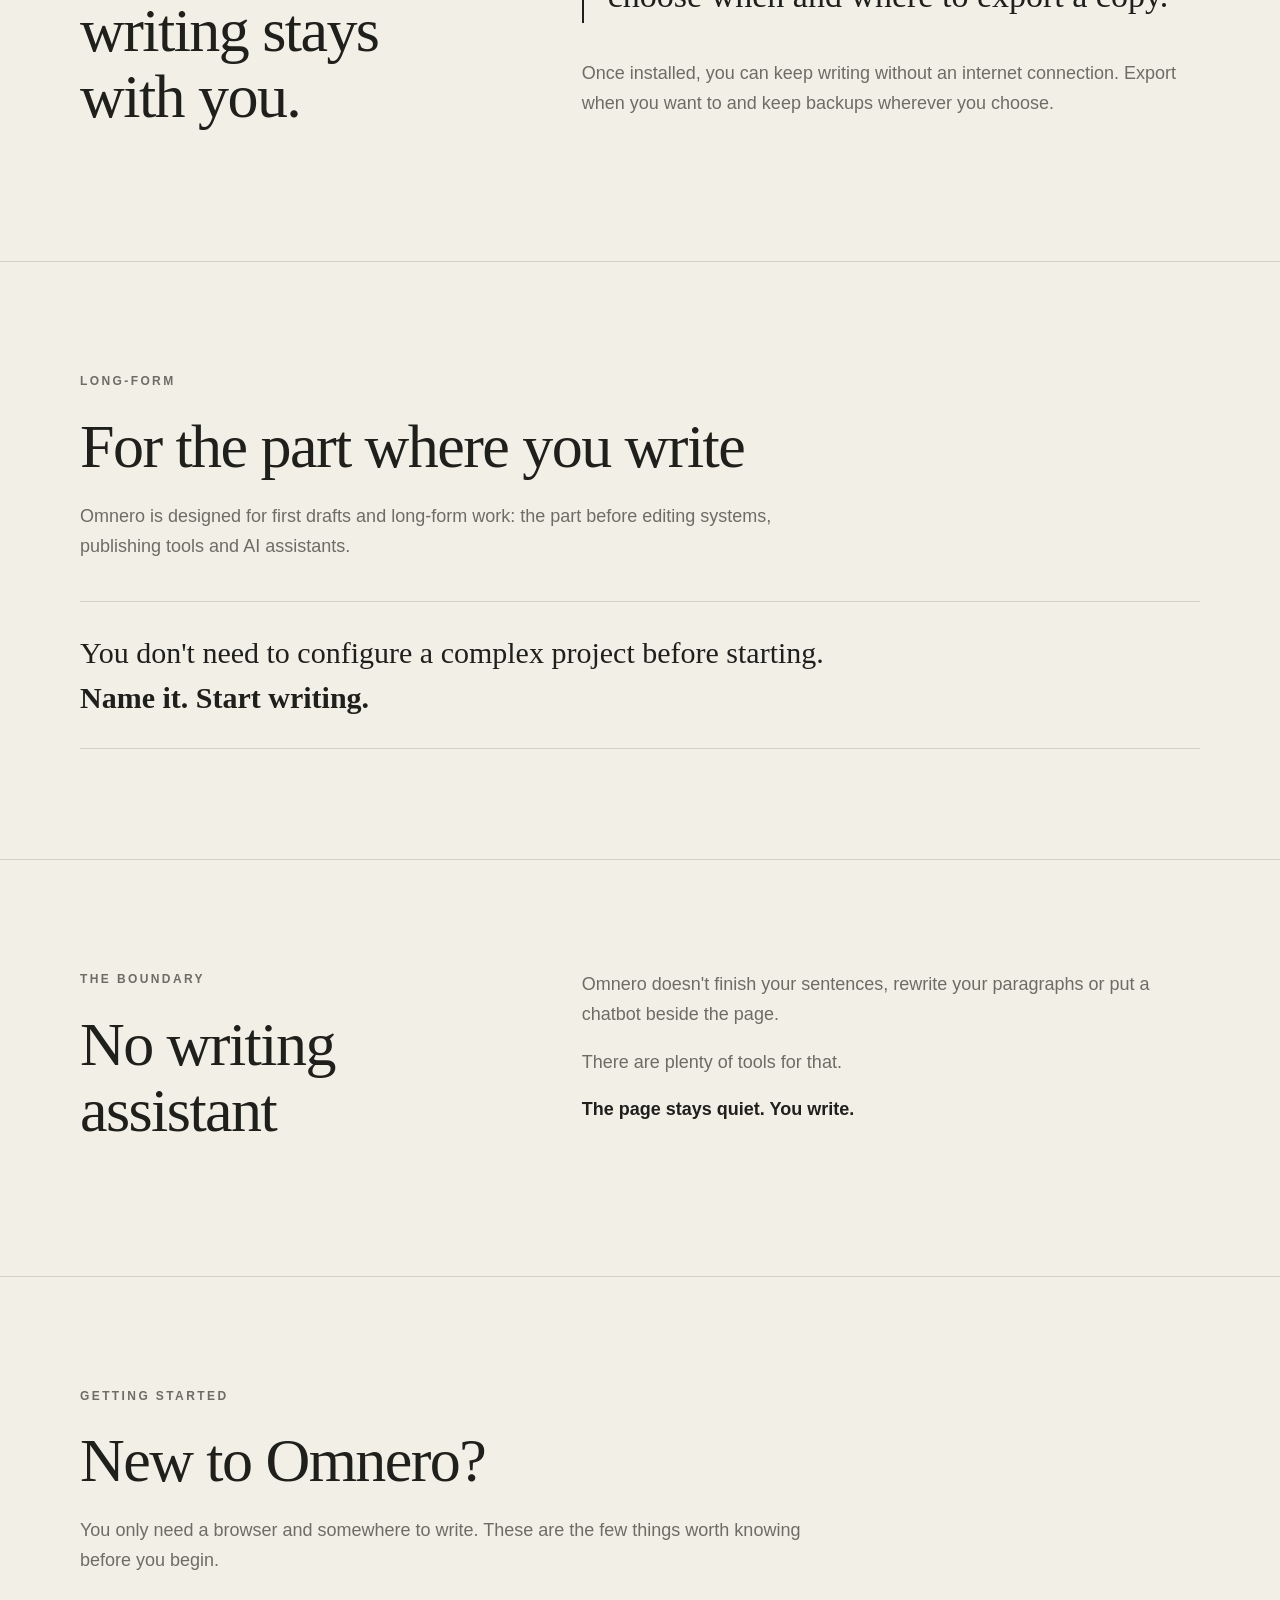
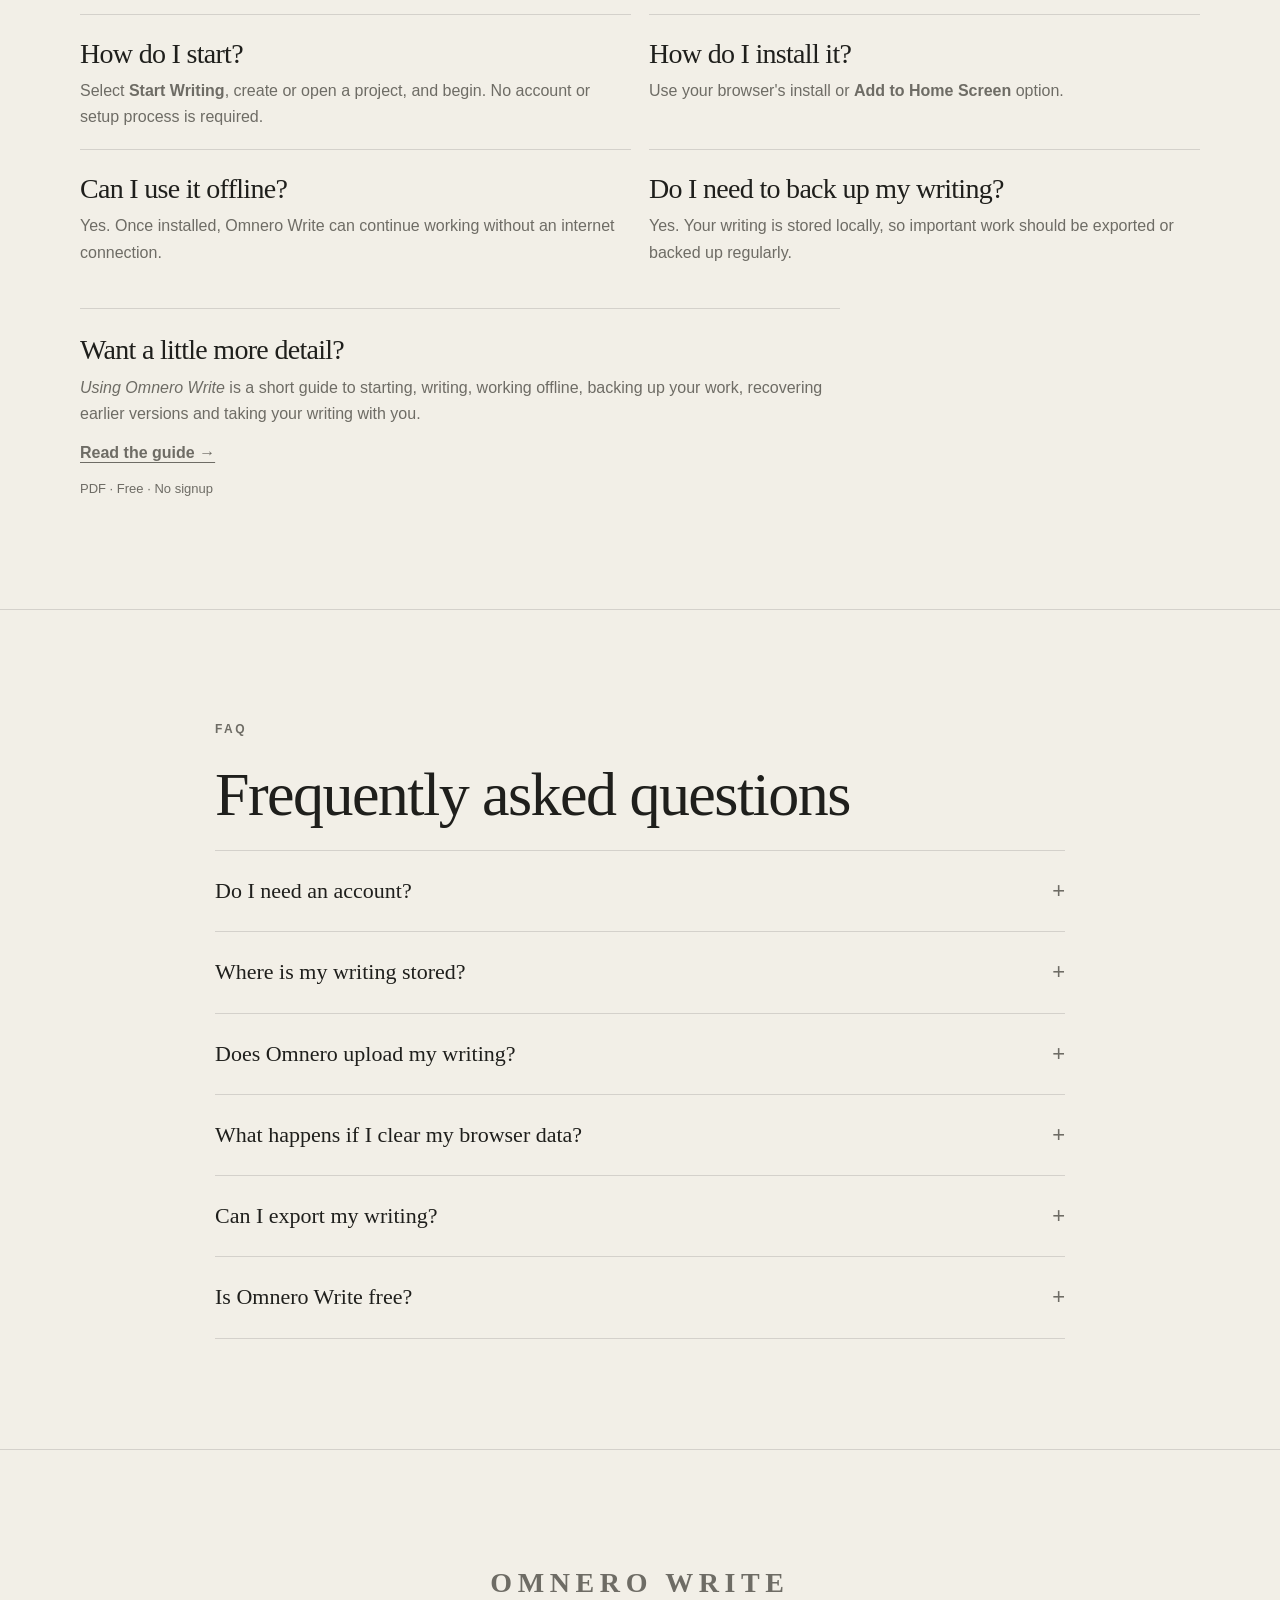
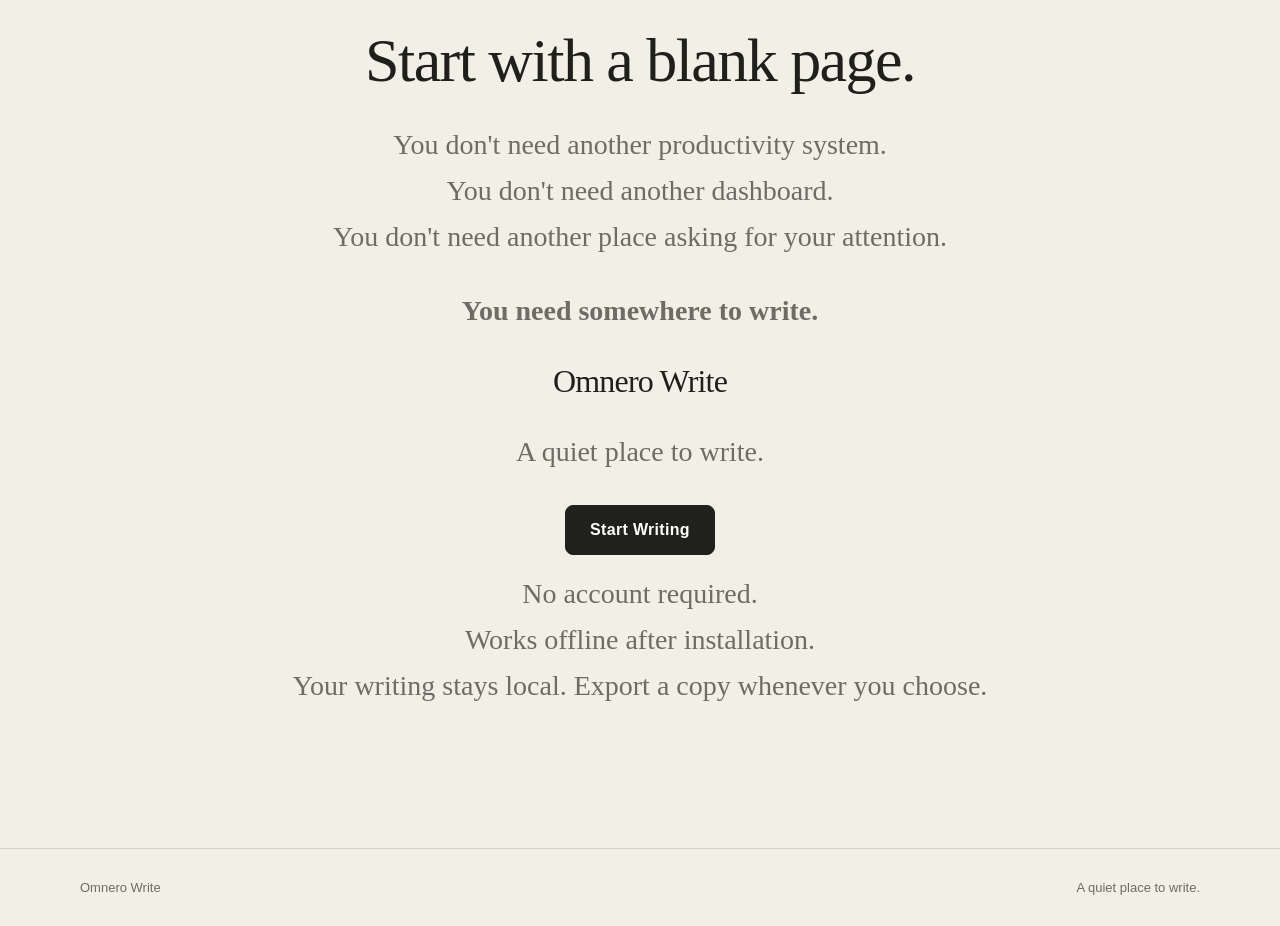
==== commit 36338fcb: "Add files via upload" ====
--- a/index.html
+++ b/index.html
@@ -307,6 +307,18 @@
       color: var(--muted);
     }
 
+    .guide-note {
+      max-width: var(--reading);
+      margin-top: 42px;
+      padding-top: 24px;
+      border-top: 1px solid var(--line);
+    }
+
+    .guide-note h3 { font-size: clamp(22px, 2.2vw, 28px); }
+    .guide-note p { margin: 0 0 12px; color: var(--muted); }
+    .guide-note a { text-underline-offset: 4px; }
+    .guide-note .micro { margin: 8px 0 0; }
+
     .faq {
       max-width: 850px;
       margin: 0 auto;
@@ -598,6 +610,13 @@
             <p>Yes. Your writing is stored locally, so important work should be exported or backed up regularly.</p>
           </article>
         </div>
+
+        <div class="guide-note">
+          <h3>Want a little more detail?</h3>
+          <p><em>Using Omnero Write</em> is a short guide to starting, writing, working offline, backing up your work, recovering earlier versions and taking your writing with you.</p>
+          <p><strong><a href="Using_Omnero_Write_2026.pdf" target="_blank" rel="noopener">Read the guide →</a></strong></p>
+          <p class="micro">PDF · Free · No signup</p>
+        </div>
       </div>
     </section>
 
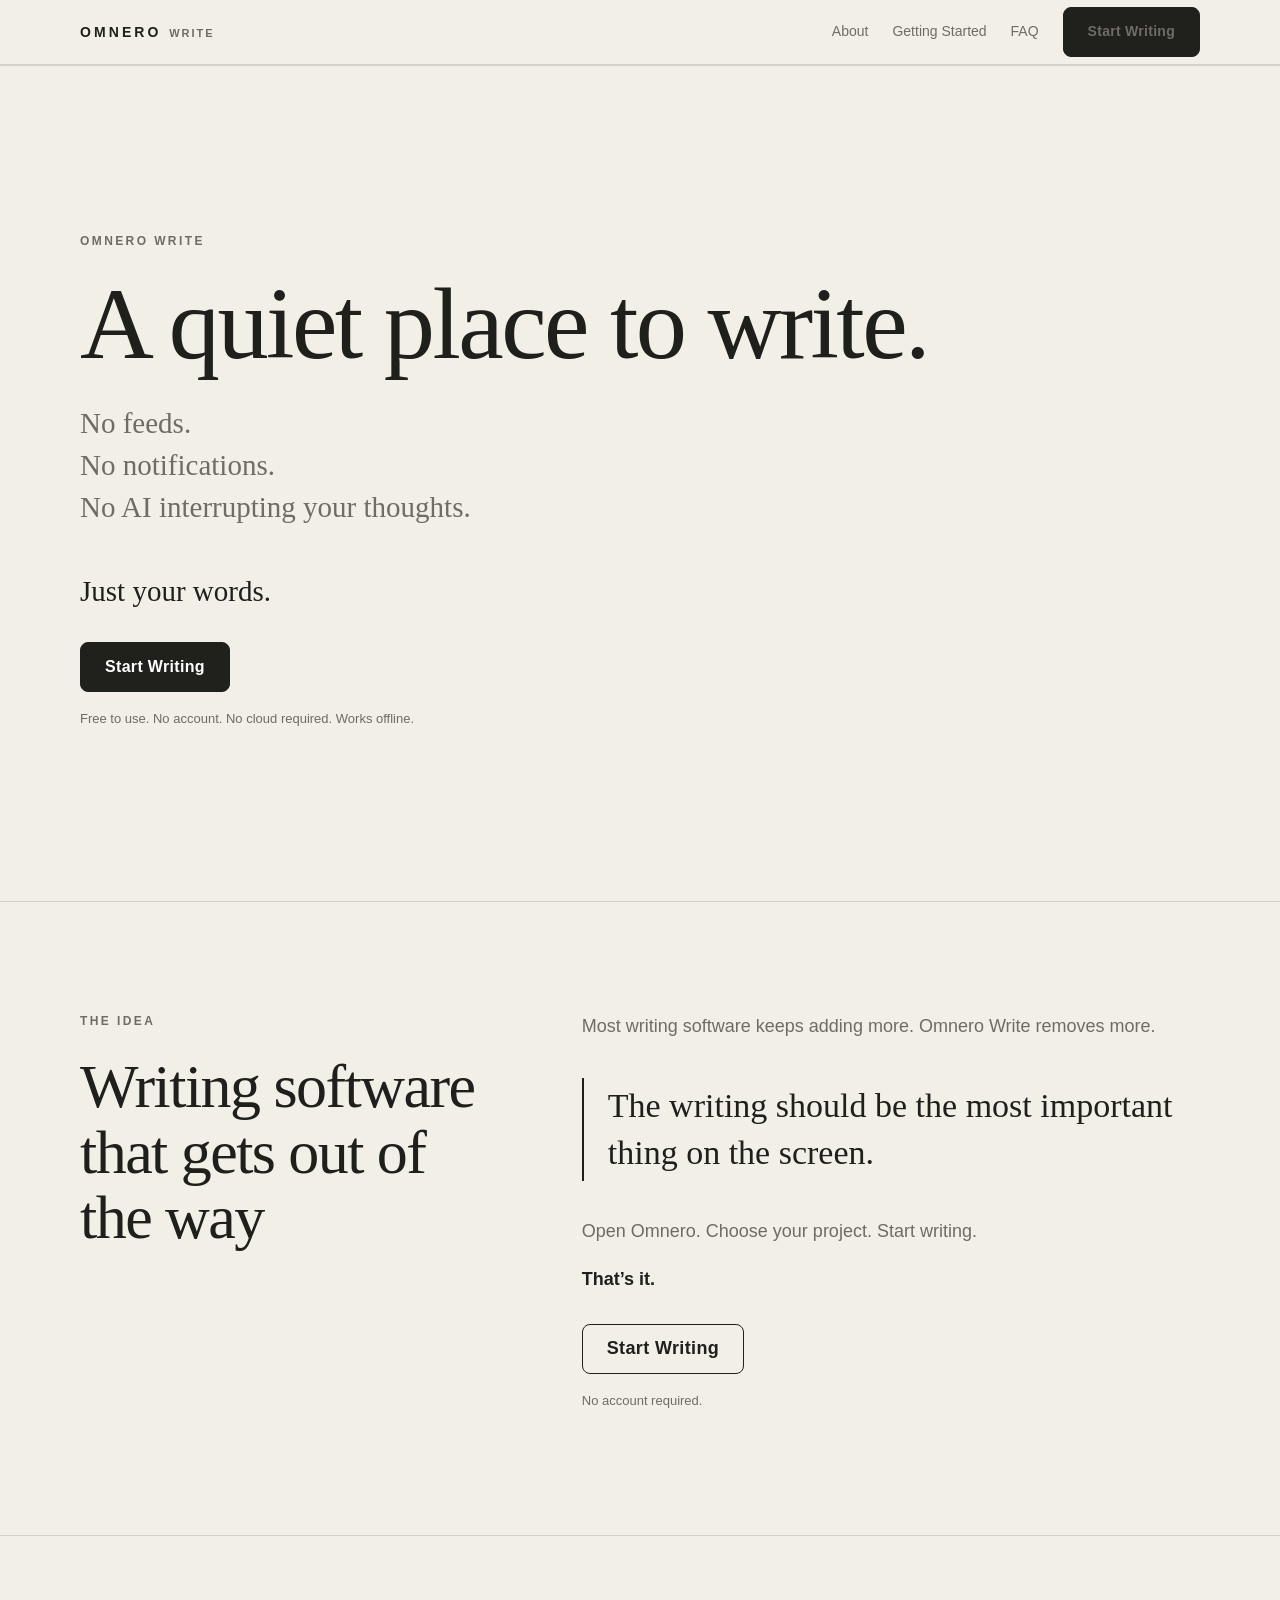
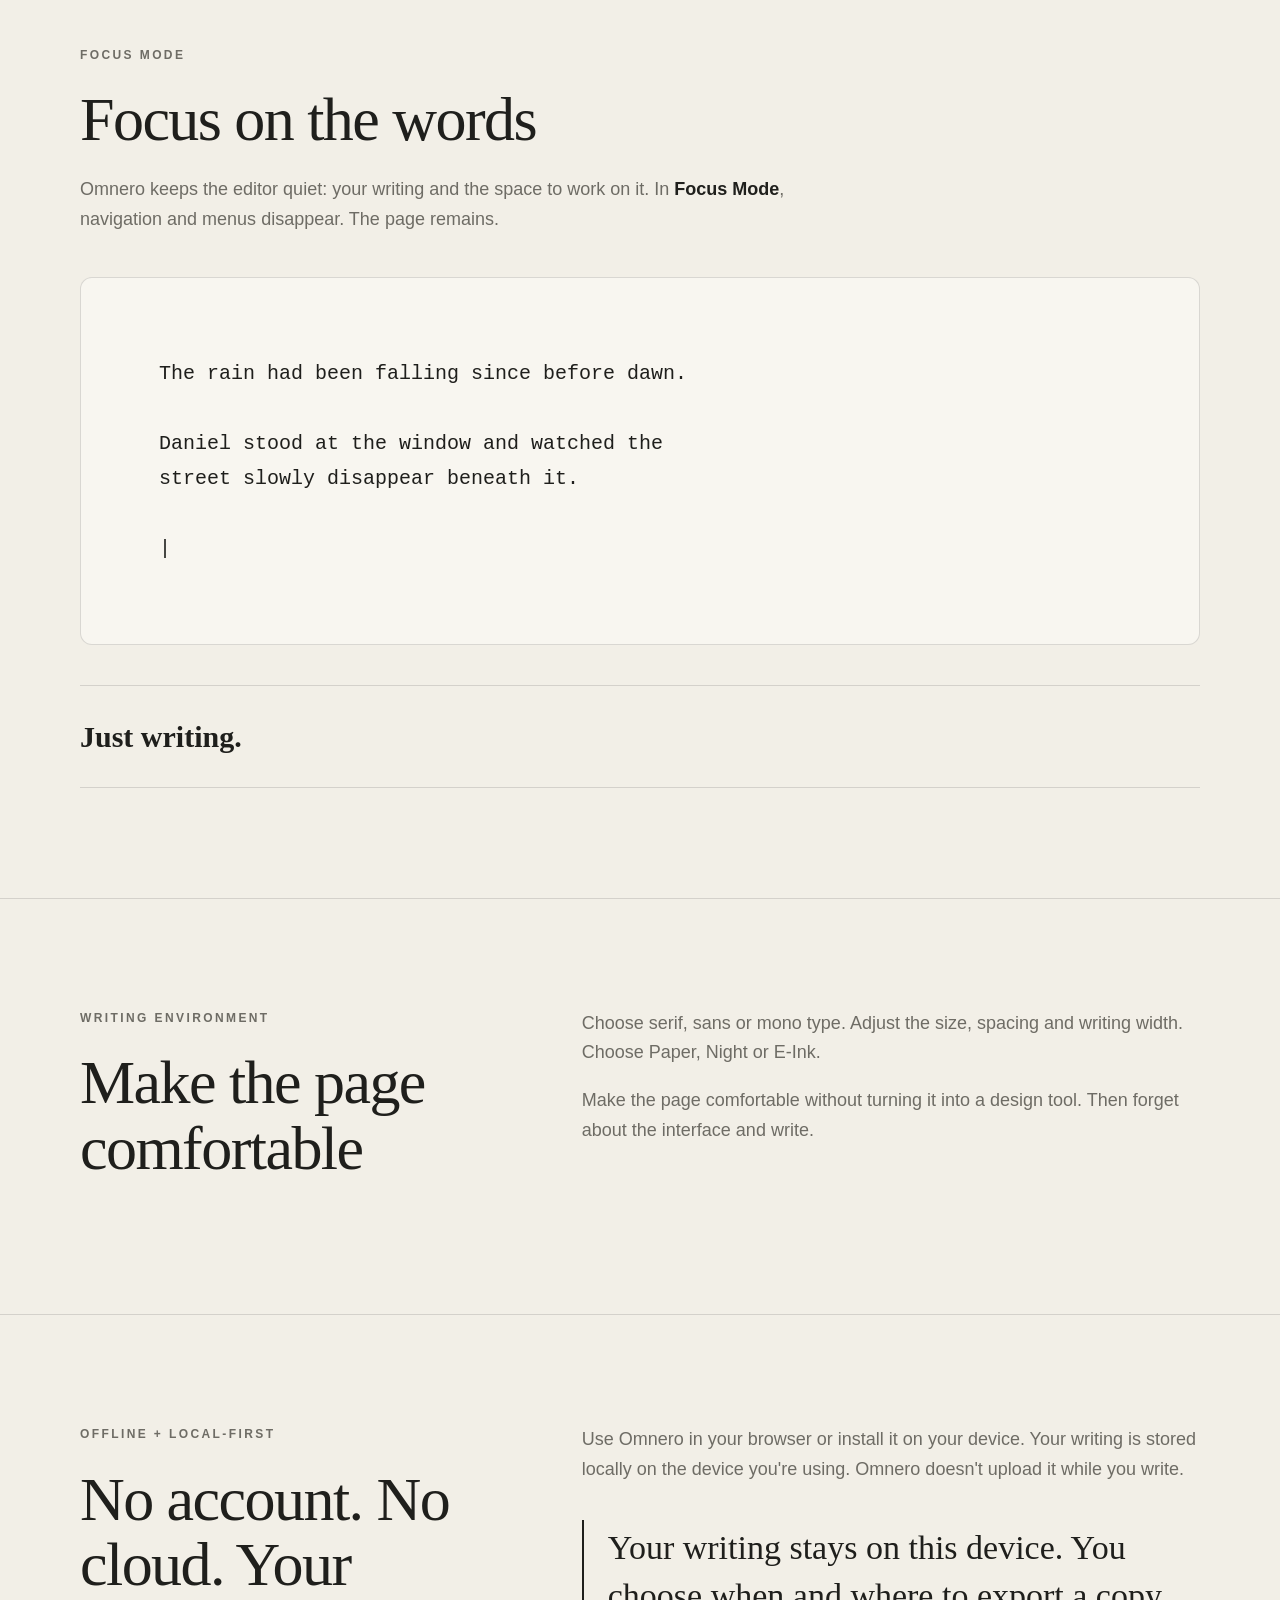
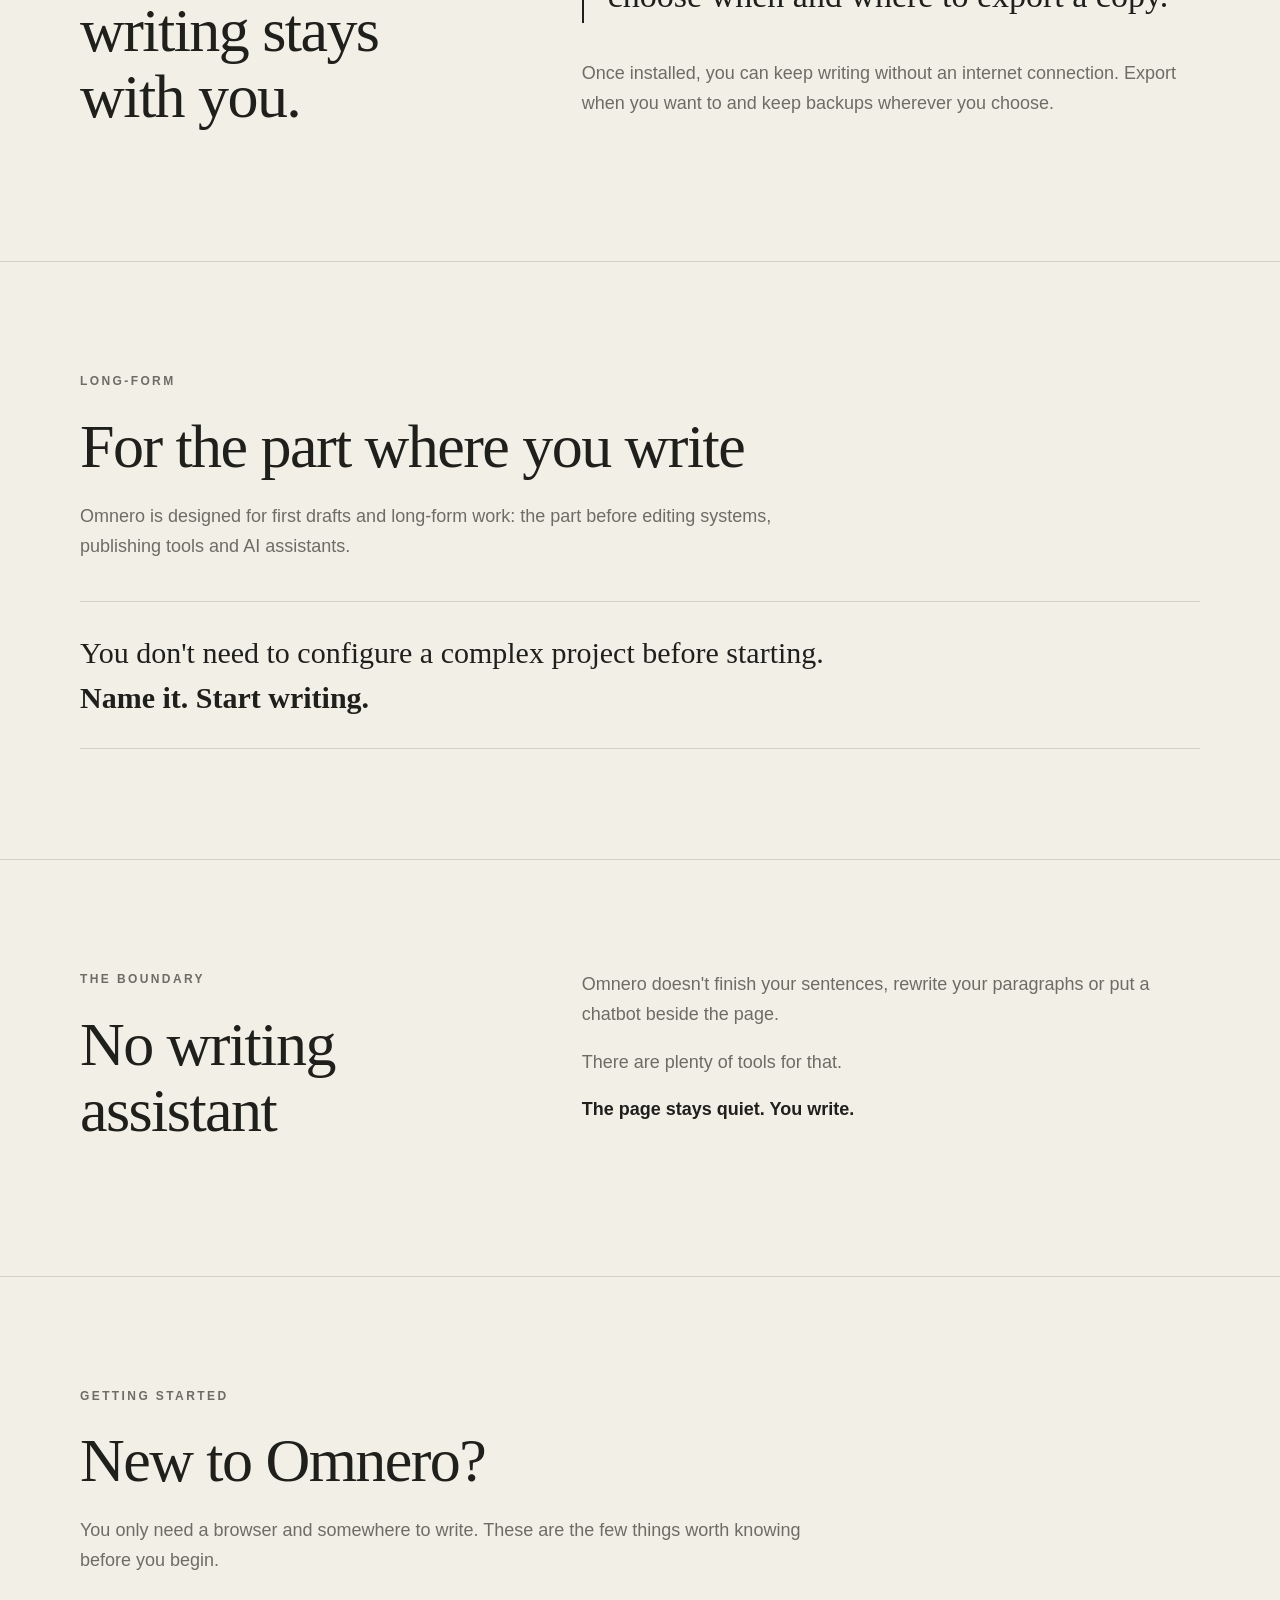
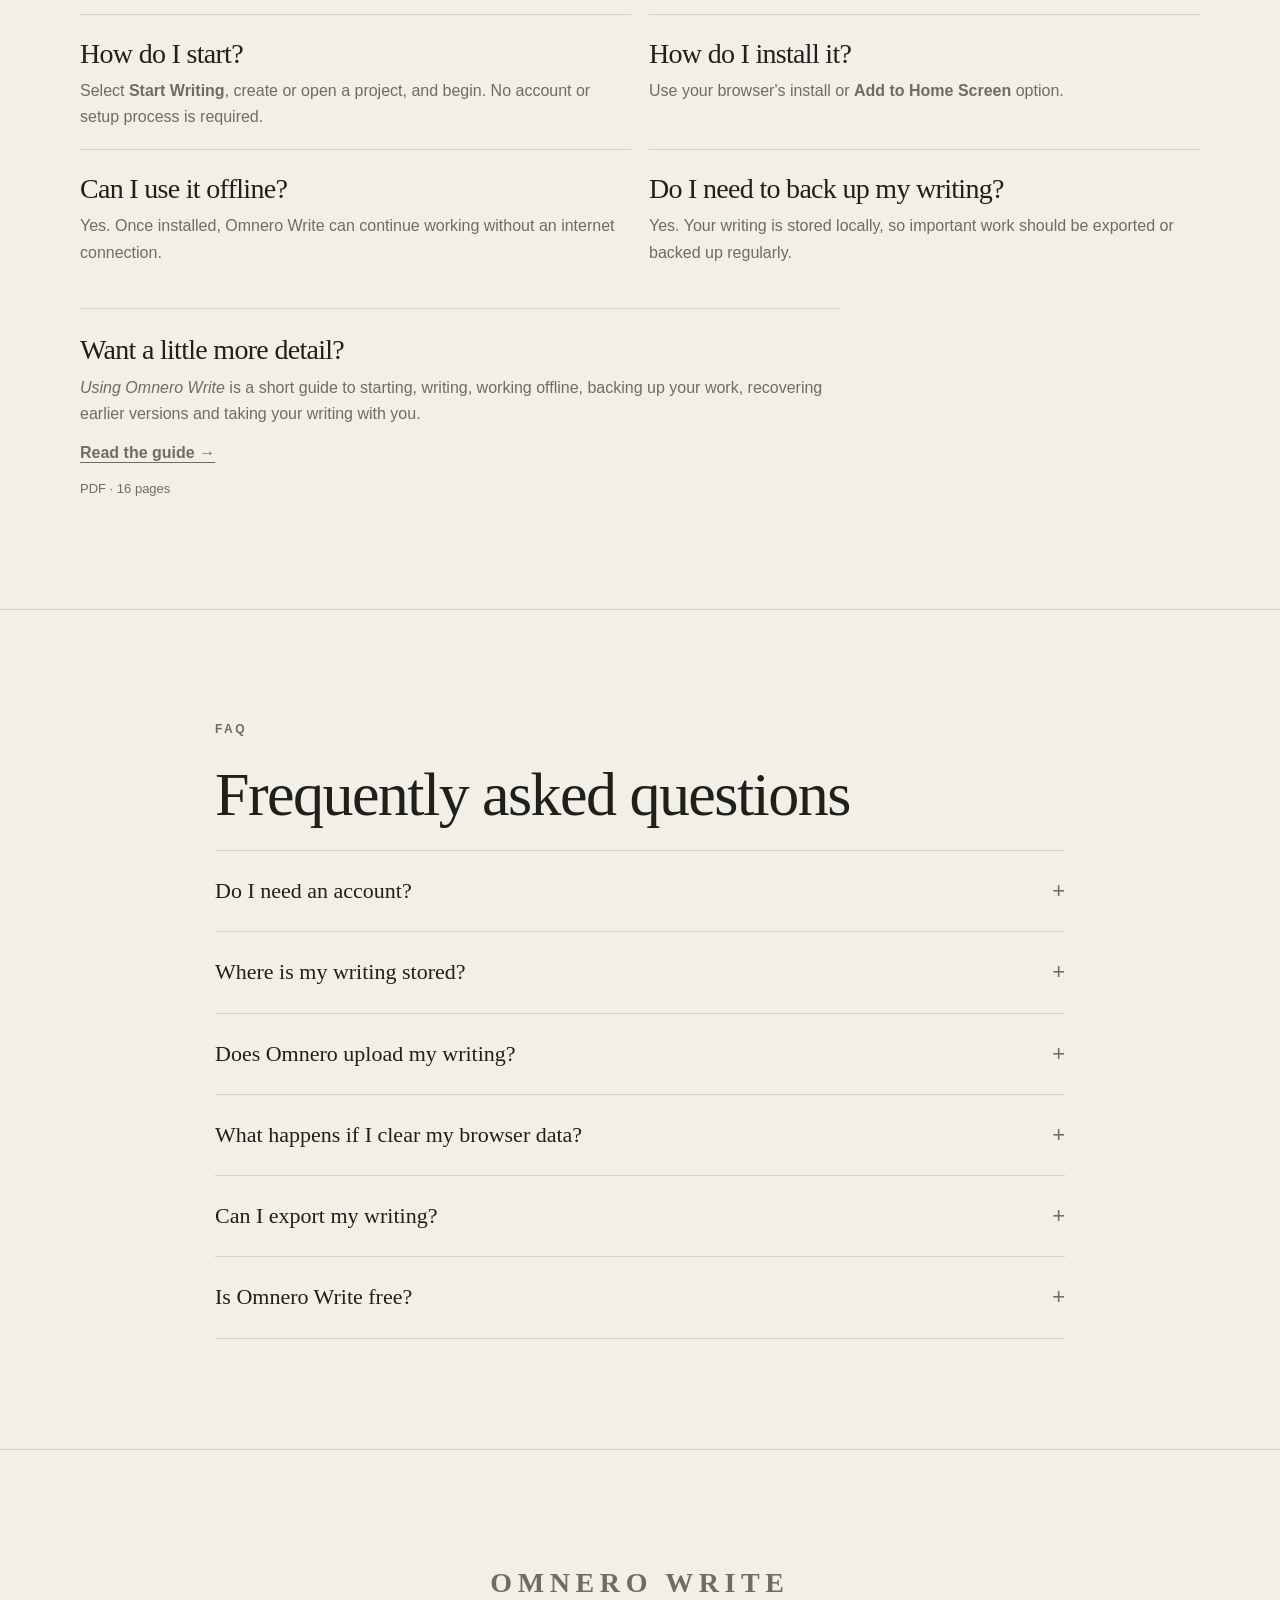
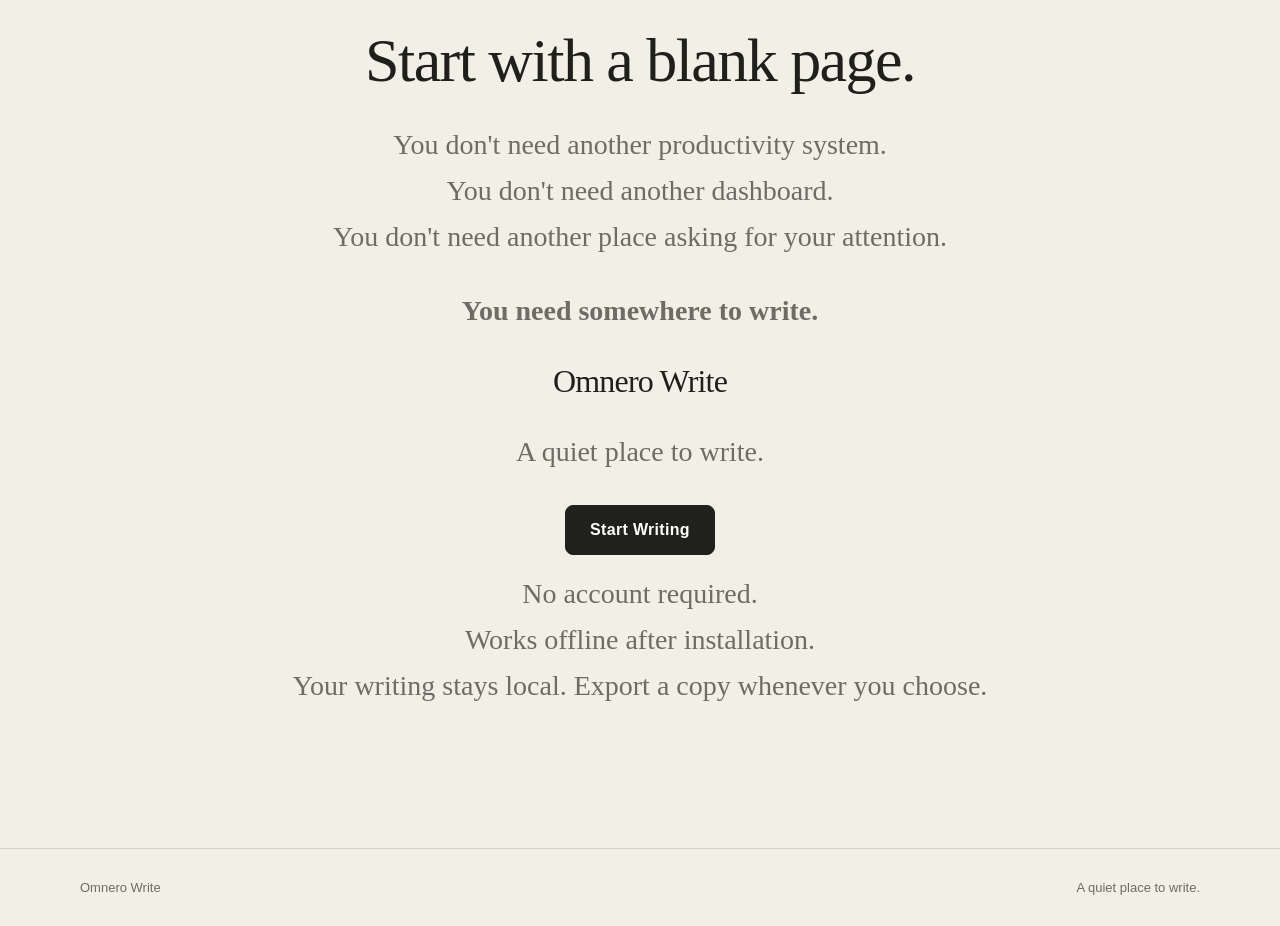
==== commit 0a233707: "Add files via upload" ====
--- a/index.html
+++ b/index.html
@@ -615,7 +615,7 @@
           <h3>Want a little more detail?</h3>
           <p><em>Using Omnero Write</em> is a short guide to starting, writing, working offline, backing up your work, recovering earlier versions and taking your writing with you.</p>
           <p><strong><a href="Using_Omnero_Write_2026.pdf" target="_blank" rel="noopener">Read the guide →</a></strong></p>
-          <p class="micro">PDF · Free · No signup</p>
+          <p class="micro">PDF · 16 pages</p>
         </div>
       </div>
     </section>
